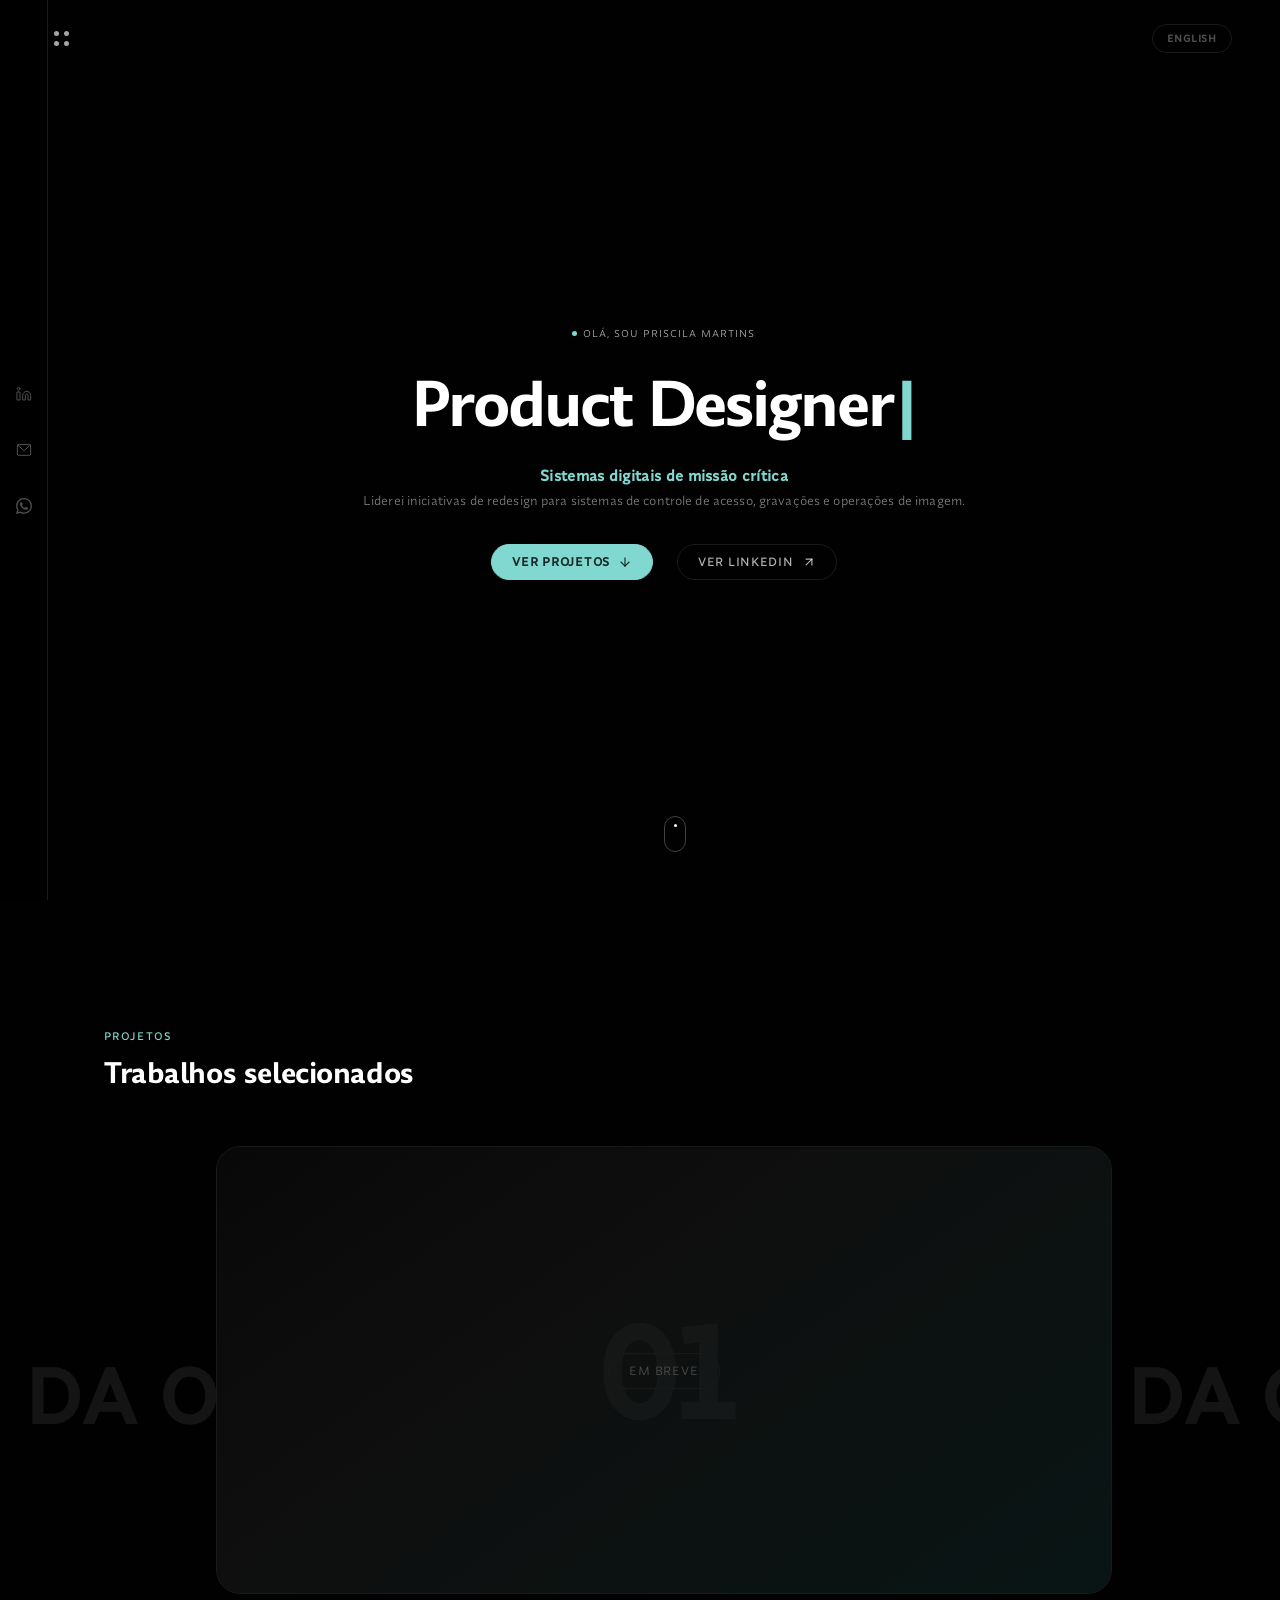
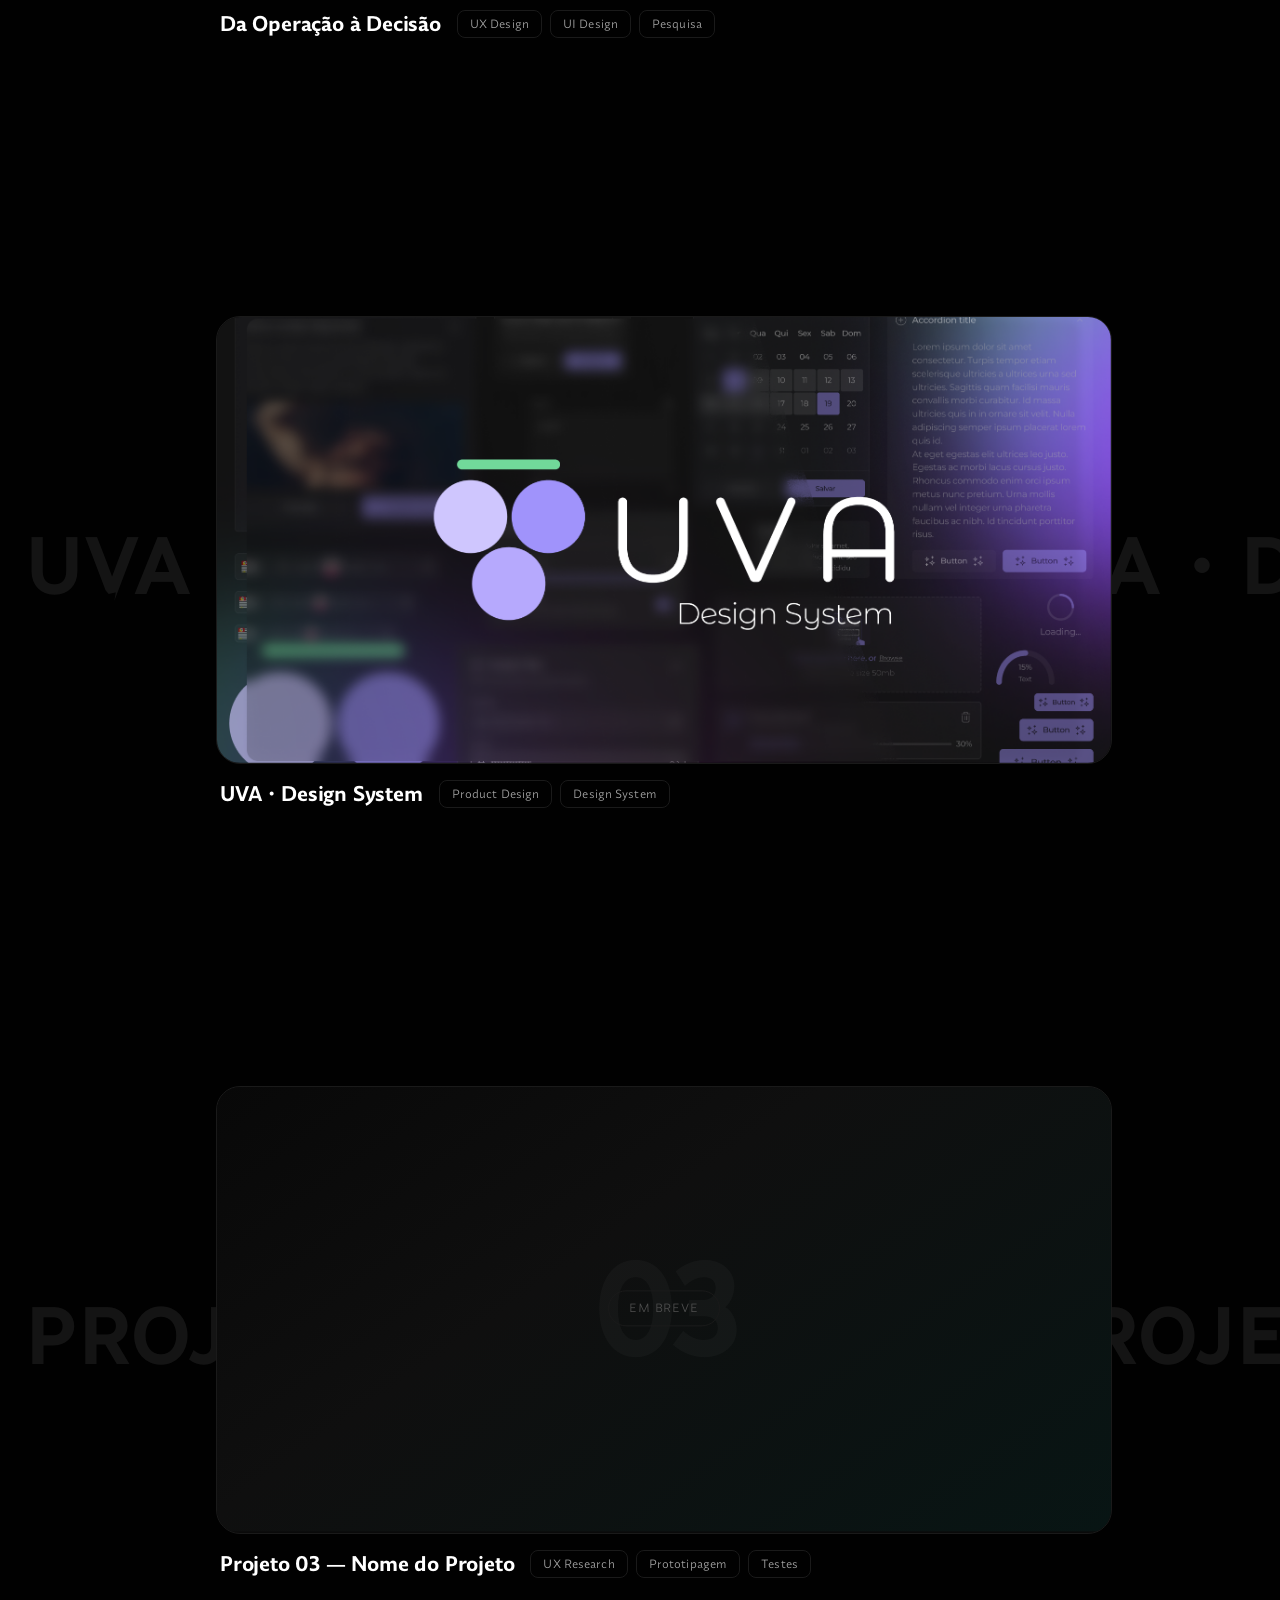
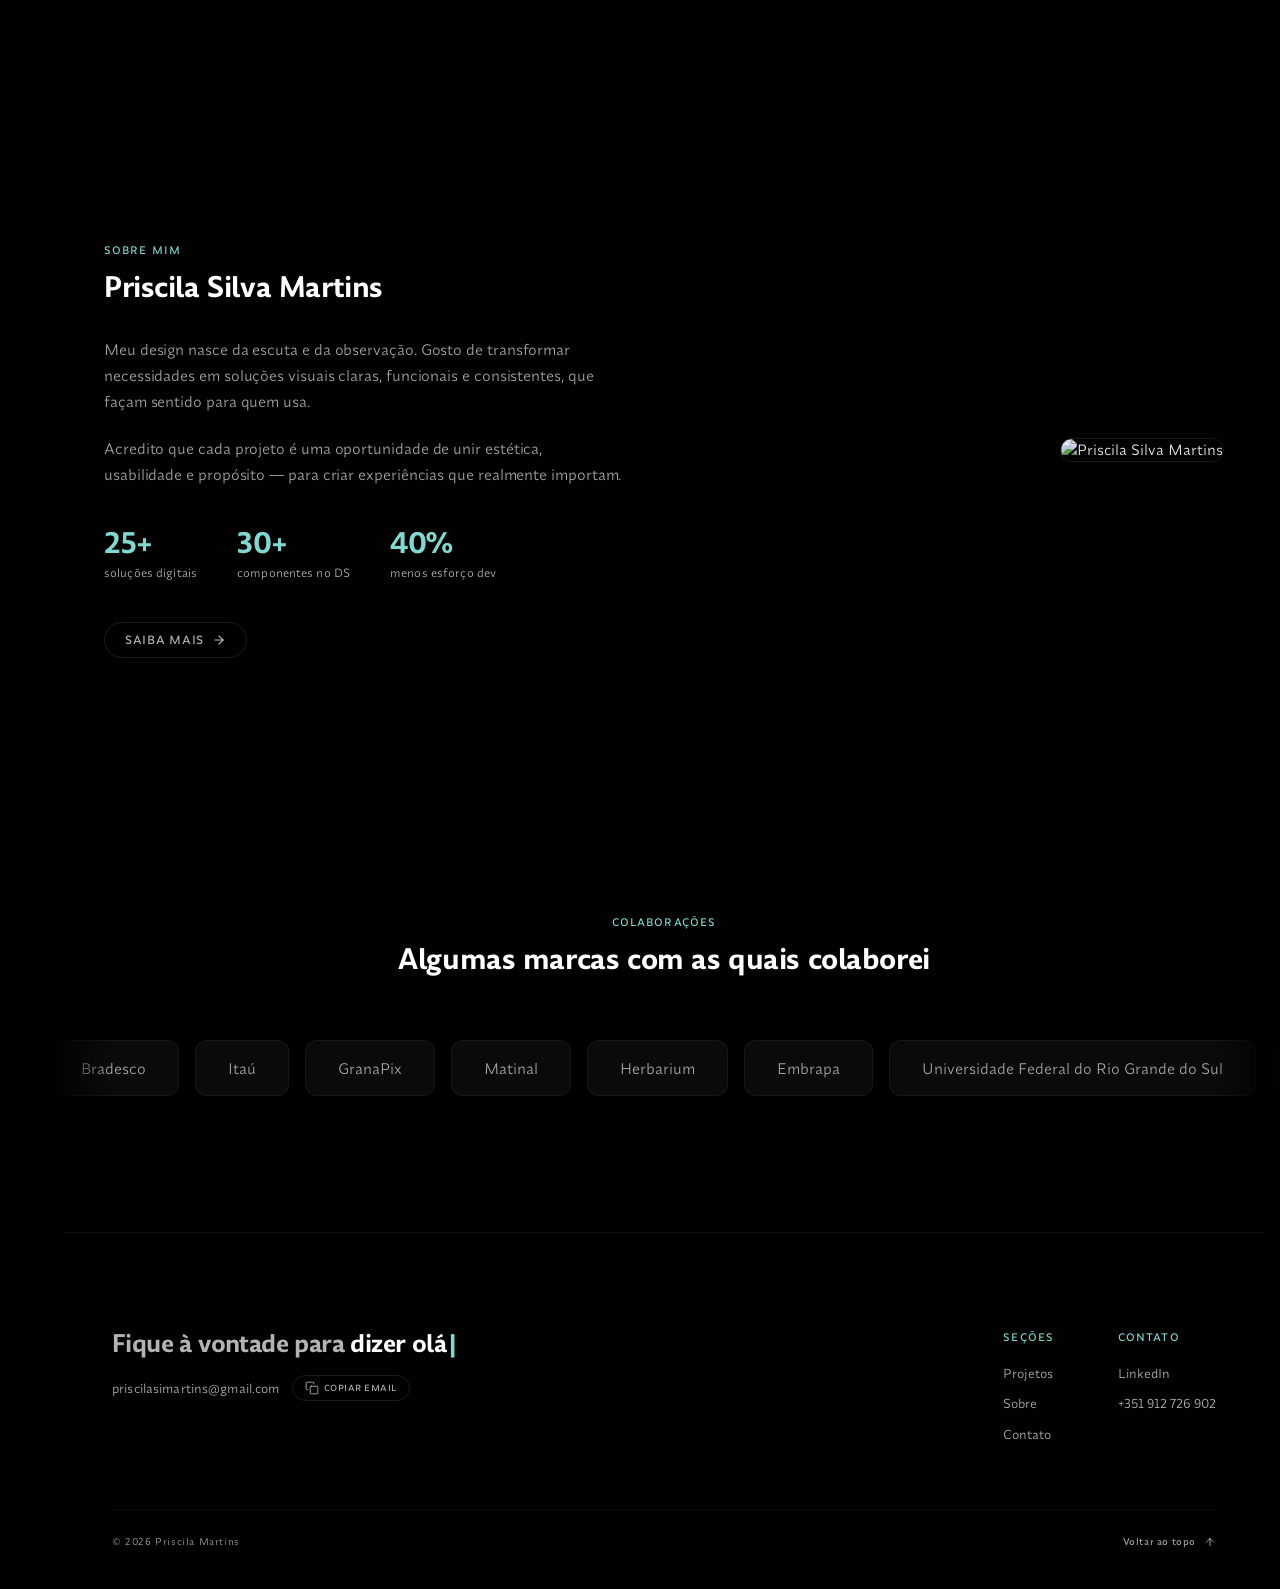
==== index.html @ 75402670 "Update hero phrases, metrics, and button contrast Co-Authored-By: Claude Opus 4.6 <noreply@anthropic" ====
<!DOCTYPE html>
<html lang="pt-BR">
<head>
  <meta charset="UTF-8">
  <meta name="viewport" content="width=device-width, initial-scale=1.0">
  <meta name="description" content="Priscila Silva Martins — Product Designer & UX/UI Designer. Criando experiências digitais que importam.">
  <title>Priscila Martins | Product Designer</title>
  <link rel="stylesheet" href="css/style.css">
</head>
<body>

  <!-- Hero -->
  <section class="hero">
    <nav class="nav">
      <button class="nav__dots" aria-label="Menu">
        <span></span>
        <span></span>
        <span></span>
        <span></span>
      </button>
      <a href="en.html" class="nav__lang">English</a>
    </nav>
    <div class="nav__panel">
      <div class="nav__panel-inner">
        <ul class="nav__links">
          <li><a href="#projetos"><span>Projetos <sup class="nav__index">/01</sup></span></a></li>
          <li><a href="about.html"><span>Sobre <sup class="nav__index">/02</sup></span></a></li>
          <li><a href="#contato"><span>Contato <sup class="nav__index">/03</sup></span></a></li>
        </ul>
        <div class="nav__panel-footer">
          <p class="nav__panel-name">Priscila Martins</p>
          <p class="nav__panel-role">Product Designer</p>
        </div>
      </div>
    </div>
    <div class="hero__floating-images" data-images='["assets/imgs/banner/hero-1.png","assets/imgs/banner/hero-2.png","assets/imgs/banner/hero-3.png","assets/imgs/banner/hero-4.png","assets/imgs/banner/hero-5.png"]'></div>
    <div class="hero__content">
      <div class="hero__badge">
        <span class="dot"></span>
        Olá, sou Priscila Martins
      </div>
      <h1 class="hero__title"><span class="typewriter" data-phrases='["Product Designer","UX/UI Designer","Design Systems Builder"]'></span></h1>
      <div class="hero__proof" data-proofs='[{"title":"Sistemas digitais de missão crítica","text":"Liderei iniciativas de redesign para sistemas de controle de acesso, gravações e operações de imagem."},{"title":"25+ soluções digitais","text":"Projetos entregues para clientes no Brasil e em Portugal."},{"title":"30+ categorias de componentes","text":"Construí um design system do zero, melhorando escalabilidade e consistência."}]'>
        <p class="hero__proof-title"></p>
        <p class="hero__proof-text"></p>
      </div>
      <div class="hero__cta">
        <a href="#projetos" class="btn btn--primary">
          Ver projetos
          <svg width="14" height="14" viewBox="0 0 24 24" fill="none" stroke="currentColor" stroke-width="2" stroke-linecap="round" stroke-linejoin="round"><path d="M12 5v14"/><path d="M19 12l-7 7-7-7"/></svg>
        </a>
        <a href="https://www.linkedin.com/in/priscila-martins-9b9aaa227/" target="_blank" rel="noopener" class="btn btn--outline">
          Ver LinkedIn
          <svg width="14" height="14" viewBox="0 0 24 24" fill="none" stroke="currentColor" stroke-width="2" stroke-linecap="round" stroke-linejoin="round"><path d="M7 17L17 7"/><path d="M7 7h10v10"/></svg>
        </a>
      </div>
    </div>
    <div class="hero__photo">
      <img src="assets/imgs/fotobanner.png" alt="Priscila Silva Martins">
    </div>
    <div class="hero__scroll">
      <div class="scroll-mouse">
        <div class="scroll-mouse__dot"></div>
      </div>
    </div>
  </section>

  <!-- Projects -->
  <section class="section" id="projetos">
    <p class="section__label fade-in">Projetos</p>
    <h2 class="section__title fade-in">Trabalhos selecionados</h2>

    <div class="projects__grid">

      <!-- Project 1 -->
      <div class="project-wrapper">
        <div class="project-marquee">
          <div class="project-marquee__track">
            <span class="project-marquee__text">Da Operação à Decisão</span>
            <span class="project-marquee__text">Da Operação à Decisão</span>
            <span class="project-marquee__text">Da Operação à Decisão</span>
            <span class="project-marquee__text">Da Operação à Decisão</span>
          </div>
        </div>
        <a href="projects/da-operacao-a-decisao.html" class="project-card-link">
        <article class="project-card">
          <div class="project-card__inner">
            <div class="project-card__front">
              <div class="project-card__image">
                <div class="project-card__placeholder">
                  <span class="project-card__placeholder-number">01</span>
                  <span class="project-card__placeholder-label">Em breve</span>
                </div>
              </div>
              <div class="project-card__content">
                <h3 class="project-card__title">Da Operação à Decisão</h3>
                <div class="project-card__tags">
                  <span class="project-card__tag">UX Design</span>
                  <span class="project-card__tag">UI Design</span>
                  <span class="project-card__tag">Pesquisa</span>
                </div>
              </div>
            </div>
            <div class="project-card__back">
              <span class="project-card__back-number">01</span>
              <h3 class="project-card__back-title">Da Operação à Decisão</h3>
              <div class="project-card__back-tags">
                <span class="project-card__back-tag">UX Design</span>
                <span class="project-card__back-tag">UI Design</span>
                <span class="project-card__back-tag">Pesquisa</span>
              </div>
            </div>
          </div>
        </article>
        </a>
      </div>

      <!-- Project 2 -->
      <div class="project-wrapper">
        <div class="project-marquee">
          <div class="project-marquee__track">
            <span class="project-marquee__text">UVA・Design System</span>
            <span class="project-marquee__text">UVA・Design System</span>
            <span class="project-marquee__text">UVA・Design System</span>
            <span class="project-marquee__text">UVA・Design System</span>
          </div>
        </div>
        <a href="projects/uva-design-system.html" class="project-card-link">
        <article class="project-card">
          <div class="project-card__inner">
            <div class="project-card__front">
              <div class="project-card__image">
                <img src="assets/imgs/uva ds.png" alt="UVA・Design System">
              </div>
              <div class="project-card__content">
                <h3 class="project-card__title">UVA・Design System</h3>
                <div class="project-card__tags">
                  <span class="project-card__tag">Product Design</span>
                  <span class="project-card__tag">Design System</span>
                </div>
              </div>
            </div>
            <div class="project-card__back">
              <span class="project-card__back-number">02</span>
              <h3 class="project-card__back-title">UVA・Design System</h3>
              <div class="project-card__back-tags">
                <span class="project-card__back-tag">Product Design</span>
                <span class="project-card__back-tag">Design System</span>
              </div>
            </div>
          </div>
        </article>
        </a>
      </div>

      <!-- Project 3 -->
      <div class="project-wrapper">
        <div class="project-marquee">
          <div class="project-marquee__track">
            <span class="project-marquee__text">Projeto 03 — Nome do Projeto</span>
            <span class="project-marquee__text">Projeto 03 — Nome do Projeto</span>
            <span class="project-marquee__text">Projeto 03 — Nome do Projeto</span>
            <span class="project-marquee__text">Projeto 03 — Nome do Projeto</span>
          </div>
        </div>
        <a href="projects/projeto-03.html" class="project-card-link">
        <article class="project-card">
          <div class="project-card__inner">
            <div class="project-card__front">
              <div class="project-card__image">
                <div class="project-card__placeholder">
                  <span class="project-card__placeholder-number">03</span>
                  <span class="project-card__placeholder-label">Em breve</span>
                </div>
              </div>
              <div class="project-card__content">
                <h3 class="project-card__title">Projeto 03 — Nome do Projeto</h3>
                <div class="project-card__tags">
                  <span class="project-card__tag">UX Research</span>
                  <span class="project-card__tag">Prototipagem</span>
                  <span class="project-card__tag">Testes</span>
                </div>
              </div>
            </div>
            <div class="project-card__back">
              <span class="project-card__back-number">03</span>
              <h3 class="project-card__back-title">Projeto 03 — Nome do Projeto</h3>
              <div class="project-card__back-tags">
                <span class="project-card__back-tag">UX Research</span>
                <span class="project-card__back-tag">Prototipagem</span>
                <span class="project-card__back-tag">Testes</span>
              </div>
            </div>
          </div>
        </article>
        </a>
      </div>

    </div>
  </section>

  <!-- About -->
  <section class="section" id="sobre">
    <div class="about">
      <div class="about__info fade-in">
        <p class="section__label">Sobre mim</p>
        <h2 class="section__title">Priscila Silva Martins</h2>
        <p class="about__text">
          Meu design nasce da escuta e da observação. Gosto de transformar necessidades em soluções visuais claras, funcionais e consistentes, que façam sentido para quem usa.
        </p>
        <p class="about__text">
          Acredito que cada projeto é uma oportunidade de unir estética, usabilidade e propósito — para criar experiências que realmente importam.
        </p>
        <div class="about__stats">
          <div>
            <div class="about__stat-number">25+</div>
            <div class="about__stat-label">soluções digitais</div>
          </div>
          <div>
            <div class="about__stat-number">30+</div>
            <div class="about__stat-label">componentes no DS</div>
          </div>
          <div>
            <div class="about__stat-number">40%</div>
            <div class="about__stat-label">menos esforço dev</div>
          </div>
        </div>
        <a href="about.html" class="btn btn--outline about__btn">
          Saiba mais
          <svg width="14" height="14" viewBox="0 0 24 24" fill="none" stroke="currentColor" stroke-width="2" stroke-linecap="round" stroke-linejoin="round"><path d="M5 12h14"/><path d="M12 5l7 7-7 7"/></svg>
        </a>
      </div>
      <div class="about__visual fade-in">
        <div class="about__image-wrapper">
          <img src="assets/imgs/fotobanner.png" alt="Priscila Silva Martins">
        </div>
      </div>
    </div>
  </section>

  <!-- Collaborations -->
  <section class="section collabs" id="colaboracoes">
    <p class="section__label fade-in">Colaborações</p>
    <h2 class="section__title fade-in">Algumas marcas com as quais colaborei</h2>
    <div class="collabs__marquee fade-in">
      <div class="collabs__track">
        <span class="collabs__item" data-brand="Bradesco" data-year="2023" data-role="Product Designer" data-type="UX/UI" data-summary="Contribuição em experiência digital com foco em clareza, consistência e interface.">Bradesco</span>
        <span class="collabs__item" data-brand="Itaú" data-year="2023" data-role="Product Designer" data-type="UX/UI" data-summary="Atuação em soluções digitais com foco em usabilidade e fluidez para o usuário final.">Itaú</span>
        <span class="collabs__item" data-brand="GranaPix" data-year="2024" data-role="UX/UI Designer" data-type="Product Design" data-summary="Design de produto digital voltado para experiência financeira acessível e intuitiva.">GranaPix</span>
        <span class="collabs__item" data-brand="Matinal" data-year="2024" data-role="UX/UI Designer" data-type="Product Design" data-summary="Criação de interfaces editoriais com foco em leitura e navegação fluida.">Matinal</span>
        <span class="collabs__item" data-brand="Herbarium" data-year="2022" data-role="UI Designer" data-type="UI Design" data-summary="Desenvolvimento de identidade visual digital com foco em consistência e clareza.">Herbarium</span>
        <span class="collabs__item" data-brand="Embrapa" data-year="2022" data-role="UX Designer" data-type="UX Research" data-summary="Pesquisa e design de experiência para plataformas de dados e informação.">Embrapa</span>
        <span class="collabs__item" data-brand="Universidade Federal do Rio Grande do Sul" data-year="2021" data-role="UX Designer" data-type="UX Research" data-summary="Projeto acadêmico de pesquisa e design centrado no usuário.">Universidade Federal do Rio Grande do Sul</span>
        <span class="collabs__item" data-brand="Instituto Bazzar" data-year="2022" data-role="UI Designer" data-type="UI Design" data-summary="Design de interfaces para plataforma de impacto social e educação.">Instituto Bazzar</span>
        <span class="collabs__item" data-brand="Egrid" data-year="2023" data-role="Product Designer" data-type="Product Design" data-summary="Design de produto para gestão energética com foco em dados e usabilidade.">Egrid</span>
        <span class="collabs__item" data-brand="Avocado" data-year="2022" data-role="UI Designer" data-type="UI Design" data-summary="Criação de interfaces visuais para projetos de comunicação digital.">Avocado</span>
        <span class="collabs__item" data-brand="Akurey" data-year="2024" data-role="Product Designer" data-type="Product Design" data-summary="Design de produto digital com foco em experiência e sistemas de interface.">Akurey</span>
        <span class="collabs__item" data-brand="Roda.io" data-year="2024" data-role="Product Designer" data-type="Design System" data-summary="Construção de design system e interfaces consistentes para plataforma digital.">Roda.io</span>
        <span class="collabs__item" data-brand="Bradesco" data-year="2023" data-role="Product Designer" data-type="UX/UI" data-summary="Contribuição em experiência digital com foco em clareza, consistência e interface.">Bradesco</span>
        <span class="collabs__item" data-brand="Itaú" data-year="2023" data-role="Product Designer" data-type="UX/UI" data-summary="Atuação em soluções digitais com foco em usabilidade e fluidez para o usuário final.">Itaú</span>
        <span class="collabs__item" data-brand="GranaPix" data-year="2024" data-role="UX/UI Designer" data-type="Product Design" data-summary="Design de produto digital voltado para experiência financeira acessível e intuitiva.">GranaPix</span>
        <span class="collabs__item" data-brand="Matinal" data-year="2024" data-role="UX/UI Designer" data-type="Product Design" data-summary="Criação de interfaces editoriais com foco em leitura e navegação fluida.">Matinal</span>
        <span class="collabs__item" data-brand="Herbarium" data-year="2022" data-role="UI Designer" data-type="UI Design" data-summary="Desenvolvimento de identidade visual digital com foco em consistência e clareza.">Herbarium</span>
        <span class="collabs__item" data-brand="Embrapa" data-year="2022" data-role="UX Designer" data-type="UX Research" data-summary="Pesquisa e design de experiência para plataformas de dados e informação.">Embrapa</span>
        <span class="collabs__item" data-brand="Universidade Federal do Rio Grande do Sul" data-year="2021" data-role="UX Designer" data-type="UX Research" data-summary="Projeto acadêmico de pesquisa e design centrado no usuário.">Universidade Federal do Rio Grande do Sul</span>
        <span class="collabs__item" data-brand="Instituto Bazzar" data-year="2022" data-role="UI Designer" data-type="UI Design" data-summary="Design de interfaces para plataforma de impacto social e educação.">Instituto Bazzar</span>
        <span class="collabs__item" data-brand="Egrid" data-year="2023" data-role="Product Designer" data-type="Product Design" data-summary="Design de produto para gestão energética com foco em dados e usabilidade.">Egrid</span>
        <span class="collabs__item" data-brand="Avocado" data-year="2022" data-role="UI Designer" data-type="UI Design" data-summary="Criação de interfaces visuais para projetos de comunicação digital.">Avocado</span>
        <span class="collabs__item" data-brand="Akurey" data-year="2024" data-role="Product Designer" data-type="Product Design" data-summary="Design de produto digital com foco em experiência e sistemas de interface.">Akurey</span>
        <span class="collabs__item" data-brand="Roda.io" data-year="2024" data-role="Product Designer" data-type="Design System" data-summary="Construção de design system e interfaces consistentes para plataforma digital.">Roda.io</span>
      </div>
    </div>
  </section>

  <!-- Footer -->
  <footer class="footer">
    <div class="footer__main">
      <div class="footer__hero fade-in">
        <h2 class="footer__headline">Fique à vontade para <span class="footer__typewriter" data-phrases='["dizer olá","se conectar","fazer perguntas"]'></span></h2>
        <div class="footer__email-block">
          <a href="mailto:priscilasimartins@gmail.com" class="footer__email">priscilasimartins@gmail.com</a>
          <button class="footer__copy-btn" data-email="priscilasimartins@gmail.com">
            <svg width="14" height="14" viewBox="0 0 24 24" fill="none" stroke="currentColor" stroke-width="1.5" stroke-linecap="round" stroke-linejoin="round"><rect x="9" y="9" width="13" height="13" rx="2"/><path d="M5 15H4a2 2 0 0 1-2-2V4a2 2 0 0 1 2-2h9a2 2 0 0 1 2 2v1"/></svg>
            <span class="footer__copy-label">Copiar email</span>
          </button>
        </div>
      </div>
      <div class="footer__columns fade-in">
        <div class="footer__col">
          <p class="footer__label">Seções</p>
          <ul class="footer__nav">
            <li><a href="#projetos">Projetos</a></li>
            <li><a href="#sobre">Sobre</a></li>
            <li><a href="#contato">Contato</a></li>
          </ul>
        </div>
        <div class="footer__col">
          <p class="footer__label">Contato</p>
          <ul class="footer__nav">
            <li><a href="https://www.linkedin.com/in/priscila-martins-9b9aaa227/" target="_blank" rel="noopener">LinkedIn</a></li>
            <li><a href="https://wa.me/351912726902" target="_blank" rel="noopener">+351 912 726 902</a></li>
          </ul>
        </div>
      </div>
    </div>
    <div class="footer__bar">
      <p class="footer__copy">&copy; 2026 Priscila Martins</p>
      <a href="#" class="footer__back-top">
        Voltar ao topo
        <svg width="12" height="12" viewBox="0 0 24 24" fill="none" stroke="currentColor" stroke-width="2" stroke-linecap="round" stroke-linejoin="round"><path d="M12 19V5"/><path d="M5 12l7-7 7 7"/></svg>
      </a>
    </div>
  </footer>

  <!-- Social Sidebar -->
  <aside class="social-sidebar">
    <div class="social-sidebar__icons">
      <a href="https://www.linkedin.com/in/priscila-martins-9b9aaa227/" target="_blank" rel="noopener" class="social-sidebar__link" aria-label="LinkedIn">
        <svg viewBox="0 0 24 24" fill="none" stroke="currentColor" stroke-width="1.5" stroke-linecap="round" stroke-linejoin="round" width="18" height="18"><path d="M16 8a6 6 0 0 1 6 6v7h-4v-7a2 2 0 0 0-4 0v7h-4v-7a6 6 0 0 1 6-6z"/><rect x="2" y="9" width="4" height="12"/><circle cx="4" cy="4" r="2"/></svg>
      </a>
      <a href="mailto:priscilasimartins@gmail.com" class="social-sidebar__link" aria-label="Email">
        <svg viewBox="0 0 24 24" fill="none" stroke="currentColor" stroke-width="1.5" stroke-linecap="round" stroke-linejoin="round" width="18" height="18"><rect x="2" y="4" width="20" height="16" rx="2"/><path d="M22 4L12 13 2 4"/></svg>
      </a>
      <a href="https://wa.me/351912726902" target="_blank" rel="noopener" class="social-sidebar__link" aria-label="WhatsApp">
        <svg viewBox="0 0 24 24" fill="currentColor" width="18" height="18"><path d="M17.472 14.382c-.297-.149-1.758-.867-2.03-.967-.273-.099-.471-.148-.67.15-.197.297-.767.966-.94 1.164-.173.199-.347.223-.644.075-.297-.15-1.255-.463-2.39-1.475-.883-.788-1.48-1.761-1.653-2.059-.173-.297-.018-.458.13-.606.134-.133.298-.347.446-.52.149-.174.198-.298.298-.497.099-.198.05-.371-.025-.52-.075-.149-.669-1.612-.916-2.207-.242-.579-.487-.5-.669-.51-.173-.008-.371-.01-.57-.01-.198 0-.52.074-.792.372-.272.297-1.04 1.016-1.04 2.479 0 1.462 1.065 2.875 1.213 3.074.149.198 2.096 3.2 5.077 4.487.709.306 1.262.489 1.694.625.712.227 1.36.195 1.871.118.571-.085 1.758-.719 2.006-1.413.248-.694.248-1.289.173-1.413-.074-.124-.272-.198-.57-.347m-5.421 7.403h-.004a9.87 9.87 0 01-5.031-1.378l-.361-.214-3.741.982.998-3.648-.235-.374a9.86 9.86 0 01-1.51-5.26c.001-5.45 4.436-9.884 9.888-9.884 2.64 0 5.122 1.03 6.988 2.898a9.825 9.825 0 012.893 6.994c-.003 5.45-4.437 9.884-9.885 9.884m8.413-18.297A11.815 11.815 0 0012.05 0C5.495 0 .16 5.335.157 11.892c0 2.096.547 4.142 1.588 5.945L.057 24l6.305-1.654a11.882 11.882 0 005.683 1.448h.005c6.554 0 11.89-5.335 11.893-11.893a11.821 11.821 0 00-3.48-8.413z"/></svg>
      </a>
    </div>
  </aside>

  <script src="js/main.js"></script>
</body>
</html>
---- css/style.css ----
/* ================================================================
   TYPOGRAPHIC SYSTEM — Major Third Scale (1.250)
   Base: 16px | Scale: 11px → 64px

   --type-display:  clamp(2.5rem, 5.5vw, 4rem)     Display / Hero
   --type-h1:       clamp(1.75rem, 4vw, 2.75rem)    H1 / Contact
   --type-h2:       clamp(1.375rem, 2.5vw, 1.75rem) H2 / Section titles
   --type-h3:       clamp(1.0625rem, 1.8vw, 1.25rem) H3 / Card titles
   --type-lead:     clamp(0.9375rem, 1.2vw, 1.0625rem) Lead / Subtitles
   --type-body:     0.9375rem                        Body / Buttons
   --type-small:    0.8125rem                        Nav, Badges
   --type-caption:  0.75rem                          Tags, Meta
   --type-overline: 0.6875rem                        Eyebrows, Labels

   SPACING SYSTEM — 8px grid
   --space-2:  2px    --space-4:  4px    --space-8:  8px
   --space-12: 12px   --space-16: 16px   --space-20: 20px
   --space-24: 24px   --space-32: 32px   --space-40: 40px
   --space-48: 48px   --space-64: 64px   --space-80: 80px
   --space-96: 96px   --space-128: 128px
   ================================================================ */

/* ========== FONTS ========== */
@font-face {
  font-family: 'Amulya';
  src: url('../assets/fonts/Amulya_Complete 2/Fonts/WEB/fonts/Amulya-Bold.woff2') format('woff2'),
       url('../assets/fonts/Amulya_Complete 2/Fonts/WEB/fonts/Amulya-Bold.woff') format('woff');
  font-weight: 700;
  font-style: normal;
  font-display: swap;
}

@font-face {
  font-family: 'Synonym';
  src: url('../assets/fonts/Synonym_Complete 2/Fonts/WEB/fonts/Synonym-Regular.woff2') format('woff2'),
       url('../assets/fonts/Synonym_Complete 2/Fonts/WEB/fonts/Synonym-Regular.woff') format('woff');
  font-weight: 400;
  font-style: normal;
  font-display: swap;
}

@font-face {
  font-family: 'Synonym';
  src: url('../assets/fonts/Synonym_Complete 2/Fonts/WEB/fonts/Synonym-Medium.woff2') format('woff2'),
       url('../assets/fonts/Synonym_Complete 2/Fonts/WEB/fonts/Synonym-Medium.woff') format('woff');
  font-weight: 500;
  font-style: normal;
  font-display: swap;
}

@font-face {
  font-family: 'Synonym';
  src: url('../assets/fonts/Synonym_Complete 2/Fonts/WEB/fonts/Synonym-Light.woff2') format('woff2'),
       url('../assets/fonts/Synonym_Complete 2/Fonts/WEB/fonts/Synonym-Light.woff') format('woff');
  font-weight: 300;
  font-style: normal;
  font-display: swap;
}

/* ========== RESET & BASE ========== */
*,
*::before,
*::after {
  margin: 0;
  padding: 0;
  box-sizing: border-box;
}

:root {
  /* Colors */
  --bg-primary: #010101;
  --bg-card: #0a0a0a;
  --bg-card-hover: #111111;
  --text-primary: #ffffff;
  --text-secondary: #a6a6a6;
  --text-muted: #4f4f4f;
  --accent: #0abab5;
  --accent-light: #81d8d0;
  --border: #1a1a1a;

  /* Radius */
  --radius: 16px;
  --radius-lg: 24px;

  /* Transitions */
  --transition: 0.3s cubic-bezier(0.25, 0.46, 0.45, 0.94);
  --transition-slow: 0.6s cubic-bezier(0.16, 1, 0.3, 1);

  /* Font families */
  --font-heading: 'Amulya', Georgia, serif;
  --font-body: 'Synonym', -apple-system, BlinkMacSystemFont, sans-serif;

  /* Type scale */
  --type-display:  clamp(2.5rem, 5.5vw, 4rem);
  --type-h1:       clamp(1.75rem, 4vw, 2.75rem);
  --type-h2:       clamp(1.375rem, 2.5vw, 1.75rem);
  --type-h3:       clamp(1.0625rem, 1.8vw, 1.25rem);
  --type-lead:     clamp(0.9375rem, 1.2vw, 1.0625rem);
  --type-body:     0.9375rem;
  --type-small:    0.8125rem;
  --type-caption:  0.75rem;
  --type-overline: 0.6875rem;

  /* Spacing */
  --space-4: 4px;
  --space-8: 8px;
  --space-12: 12px;
  --space-16: 16px;
  --space-20: 20px;
  --space-24: 24px;
  --space-32: 32px;
  --space-40: 40px;
  --space-48: 48px;
  --space-64: 64px;
  --space-80: 80px;
  --space-96: 96px;
  --space-128: 128px;
}

html {
  scroll-behavior: smooth;
  font-size: 16px;
}

body {
  font-family: var(--font-body);
  background-color: var(--bg-primary);
  color: var(--text-primary);
  font-size: var(--type-body);
  line-height: 1.5;
  overflow-x: hidden;
  -webkit-font-smoothing: antialiased;
  -moz-osx-font-smoothing: grayscale;
  padding-left: 48px;
}

@media (hover: hover) and (pointer: fine) {
  body {
    cursor: none;
  }
  a, button, input, [role="button"], .project-card-link {
    cursor: none;
  }
  .nav a,
  .nav button,
  .nav__overlay {
    cursor: pointer;
  }
  .nav__panel .nav__links a {
    cursor: none;
  }
}

a {
  text-decoration: none;
  color: inherit;
  transition: color var(--transition);
}

img {
  max-width: 100%;
  height: auto;
  display: block;
}

/* ========== CUSTOM CURSOR ========== */
.cursor {
  position: fixed;
  top: 0;
  left: 0;
  width: 16px;
  height: 16px;
  background: var(--accent-light);
  border-radius: 50%;
  pointer-events: none;
  z-index: 10000;
  transform: translate(-50%, -50%);
  transition: width 0.35s cubic-bezier(0.25, 0.46, 0.45, 0.94),
              height 0.35s cubic-bezier(0.25, 0.46, 0.45, 0.94),
              background 0.35s ease,
              opacity 0.35s ease;
  mix-blend-mode: difference;
  opacity: 0;
}

.cursor.visible {
  opacity: 1;
}

.cursor__label {
  position: absolute;
  top: 50%;
  left: 50%;
  transform: translate(-50%, -50%);
  font-family: var(--font-body);
  font-size: 0.6875rem;
  font-weight: 500;
  letter-spacing: 0.06em;
  text-transform: uppercase;
  color: #0a0a0a;
  white-space: nowrap;
  opacity: 0;
  transition: opacity 0.3s ease;
}

.cursor.active {
  width: 80px;
  height: 80px;
  background: var(--accent-light);
  mix-blend-mode: normal;
}

.cursor.active .cursor__label {
  opacity: 1;
}

/* Hide custom cursor on touch devices */
@media (hover: none), (pointer: coarse) {
  .cursor {
    display: none;
  }
}

/* ========== NAVIGATION ========== */
.nav {
  grid-column: 1 / -1;
  position: fixed;
  top: 0;
  left: 0;
  right: 0;
  z-index: 200;
  max-width: 1400px;
  margin: 0 auto;
  padding: var(--space-24) var(--space-48);
  display: flex;
  justify-content: space-between;
  align-items: center;
  pointer-events: none;
}

.nav__dots,
.nav__lang {
  pointer-events: auto;
}

/* 4-dot hamburger */
.nav__dots {
  display: grid;
  grid-template-columns: 1fr 1fr;
  gap: 5px;
  background: none;
  border: none;
  cursor: pointer;
  padding: 6px;
  transition: transform 0.5s cubic-bezier(0.25, 0.46, 0.45, 0.94);
}

.nav__dots:hover {
  transform: rotate(90deg);
}

.nav__dots span {
  display: block;
  width: 5px;
  height: 5px;
  border-radius: 50%;
  background: var(--text-secondary);
  transition: background 0.3s ease;
}

.nav__dots:hover span {
  background: var(--accent-light);
}

.nav__dots.active {
  transform: rotate(135deg);
}

.nav__dots.active span {
  background: var(--text-primary);
}

/* Language selector */
.nav__lang {
  font-family: var(--font-body);
  font-size: 0.625rem;
  font-weight: 600;
  padding: 6px 14px;
  border: 1px solid rgba(255, 255, 255, 0.1);
  border-radius: 100px;
  color: var(--text-muted);
  letter-spacing: 0.08em;
  text-transform: uppercase;
  cursor: pointer;
  transition: all 0.4s ease;
  background: transparent;
}

.nav__lang:hover {
  border-color: var(--accent-light);
  color: var(--accent-light);
}

/* Slide panel */
.nav__panel {
  position: fixed;
  top: 80px;
  left: var(--space-48);
  right: var(--space-48);
  max-width: calc(1400px - var(--space-96));
  margin: 0 auto;
  height: auto;
  background: rgba(0, 0, 0, 0.4);
  backdrop-filter: blur(40px) saturate(1.2);
  -webkit-backdrop-filter: blur(40px) saturate(1.2);
  z-index: 150;
  border: 1px solid rgba(255, 255, 255, 0.1);
  border-radius: 32px;
  opacity: 0;
  visibility: hidden;
  transform: translateY(-20px);
  transition: opacity 0.5s ease, visibility 0.5s ease, transform 0.5s cubic-bezier(0.25, 0.46, 0.45, 0.94);
}

.nav__panel.open {
  opacity: 1;
  visibility: visible;
  transform: translateY(0);
}

.nav__panel-inner {
  display: flex;
  align-items: flex-end;
  justify-content: space-between;
  padding: var(--space-48);
  gap: var(--space-64);
}

.nav__links {
  display: flex;
  flex-direction: column;
  gap: var(--space-40);
  list-style: none;
  flex: 1;
}

.nav__links li {
  overflow: visible;
  padding-bottom: var(--space-24);
  width: 72%;
  position: relative;
  border-bottom: 1px solid rgba(255, 255, 255, 0.1);
}

.nav__links li::after {
  content: '';
  position: absolute;
  bottom: -1px;
  left: 0;
  width: 0;
  height: 1px;
  background: var(--accent-light);
  transition: width 0.5s cubic-bezier(0.25, 0.46, 0.45, 0.94);
}

.nav__links li:last-child {
  padding-bottom: var(--space-24);
}

.nav__links li:hover::after {
  width: 100%;
}

.nav__links a {
  font-family: var(--font-heading);
  font-size: clamp(1.5rem, 3vw, 2.25rem);
  font-weight: 700;
  color: var(--text-muted);
  letter-spacing: -0.025em;
  transition: color 0.4s ease;
  display: flex;
  align-items: center;
  justify-content: space-between;
  position: relative;
}

.nav__links a::after {
  content: '↗';
  font-size: 0.45em;
  color: var(--text-muted);
  opacity: 0;
  transform: translate(-4px, 4px);
  transition: opacity 0.4s ease, transform 0.4s ease, color 0.4s ease;
}

.nav__links a:hover::after {
  opacity: 1;
  transform: translate(0, 0);
  color: var(--accent-light);
}

.nav__index {
  font-family: var(--font-body);
  font-size: 0.5em;
  font-weight: 400;
  color: var(--text-muted);
  letter-spacing: 0.04em;
  vertical-align: super;
  margin-left: 2px;
  opacity: 0.6;
  transition: opacity 0.4s ease;
}

.nav__links a:hover .nav__index {
  opacity: 1;
}

.nav__links a:hover {
  color: var(--text-primary);
}

/* Panel footer */
.nav__panel-footer {
  text-align: right;
  flex-shrink: 0;
}

.nav__panel-name {
  font-family: var(--font-body);
  font-size: var(--type-small);
  font-weight: 400;
  color: rgba(255, 255, 255, 1);
  margin-bottom: var(--space-4);
}

.nav__panel-role {
  font-family: var(--font-body);
  font-size: var(--type-caption);
  font-weight: 300;
  color: rgba(255, 255, 255, 0.7);
  letter-spacing: 0.02em;
}

/* Panel overlay */
.nav__overlay {
  position: fixed;
  inset: 0;
  background: rgba(0, 0, 0, 0.5);
  z-index: 140;
  opacity: 0;
  visibility: hidden;
  transition: opacity 0.4s ease, visibility 0.4s ease;
}

.nav__overlay.visible {
  opacity: 1;
  visibility: visible;
}

/* ========== HERO ========== */
.hero {
  min-height: 100vh;
  display: flex;
  flex-direction: column;
  align-items: center;
  justify-content: center;
  text-align: center;
  padding: 0 var(--space-48);
  position: relative;
  overflow: visible;
  max-width: 1400px;
  margin: 0 auto;
}

.hero__content {
  position: relative;
  z-index: 1;
}

.hero__photo {
  display: none;
}

@keyframes heroPhotoIn {
  0% {
    opacity: 0;
    transform: translateY(40px);
  }
  100% {
    opacity: 1;
    transform: translateY(0);
  }
}

/* Single vertical accent line */
.hero__floating-images {
  position: absolute;
  top: 0;
  left: 0;
  width: 100%;
  height: 100%;
  pointer-events: none;
  z-index: 0;
}

.hero__floating-img {
  position: absolute;
  width: clamp(100px, 15vw, 180px);
  height: auto;
  border-radius: 8px;
  opacity: 0;
  filter: grayscale(0.3) brightness(0.85);
  transition: none;
}

.hero__floating-img--visible {
  animation: floatIn 3.5s ease-in-out forwards;
}

@keyframes floatIn {
  0% {
    opacity: 0;
    transform: scale(0.9) translateY(10px);
  }
  15% {
    opacity: 0.35;
    transform: scale(1) translateY(0);
  }
  75% {
    opacity: 0.35;
    transform: scale(1) translateY(-5px);
  }
  100% {
    opacity: 0;
    transform: scale(0.95) translateY(-10px);
  }
}

.hero__accent {
  display: none;
}

@keyframes lineReveal {
  0% {
    opacity: 0;
    transform: scaleY(0);
    transform-origin: top;
  }
  100% {
    opacity: 1;
    transform: scaleY(1);
    transform-origin: top;
  }
}

/* Availability — understated */
.hero__badge {
  display: inline-flex;
  align-items: center;
  gap: 6px;
  font-family: var(--font-body);
  font-size: 0.625rem;
  font-weight: 400;
  letter-spacing: 0.1em;
  text-transform: uppercase;
  color: rgba(255, 255, 255, 0.7);
  margin-bottom: var(--space-32);
  opacity: 0;
  animation: fadeUp 0.8s ease forwards 0.2s;
}

.hero__badge .dot {
  width: 5px;
  height: 5px;
  background: var(--accent-light);
  border-radius: 50%;
  animation: pulse 3s ease-in-out infinite;
}

/* Title — editorial, dominant */
.hero__title {
  font-family: var(--font-heading);
  font-size: clamp(2.5rem, 5vw, 3.8rem);
  font-weight: 700;
  line-height: 1.06;
  letter-spacing: -0.035em;
  margin-bottom: var(--space-24);
  min-height: 1.1em;
  opacity: 0;
  animation: fadeUp 0.9s ease forwards 0.35s;
}

.hero__title--sub {
  margin-top: 0;
  margin-bottom: var(--space-24);
}

.typewriter::after {
  content: '|';
  display: inline-block;
  margin-left: 2px;
  color: var(--accent-light);
  animation: blink 0.8s step-end infinite;
}

@keyframes blink {
  50% { opacity: 0; }
}

/* Subtitle */
.hero__subtitle {
  font-family: var(--font-body);
  font-size: var(--type-body);
  font-weight: 300;
  color: var(--text-muted);
  line-height: 1.7;
  letter-spacing: 0;
  max-width: 600px;
  margin: 0 auto var(--space-48);
  opacity: 0;
  animation: fadeUp 0.8s ease forwards 0.55s;
}

/* CTA — minimal */
/* Proof point */
.hero__proof {
  margin-bottom: var(--space-32);
  text-align: center;
  min-height: 48px;
  opacity: 0;
  animation: fadeUp 0.8s ease forwards 0.6s;
}

.hero__proof-title {
  font-family: var(--font-body);
  font-size: var(--type-lead);
  font-weight: 600;
  letter-spacing: 0.02em;
  color: var(--accent-light);
  margin-bottom: 4px;
  transition: opacity 0.4s ease, transform 0.4s ease;
}

.hero__proof-text {
  font-family: var(--font-body);
  font-size: var(--type-small);
  font-weight: 400;
  color: rgba(255, 255, 255, 0.5);
  letter-spacing: 0.01em;
  transition: opacity 0.4s ease, transform 0.4s ease;
}

.hero__proof--fading .hero__proof-title,
.hero__proof--fading .hero__proof-text {
  opacity: 0;
  transform: translateY(6px);
}

.hero__cta {
  display: flex;
  align-items: center;
  justify-content: center;
  gap: var(--space-24);
  opacity: 0;
  animation: fadeUp 0.8s ease forwards 0.7s;
}

.btn {
  display: inline-flex;
  align-items: center;
  gap: var(--space-8);
  font-family: var(--font-body);
  font-size: var(--type-caption);
  font-weight: 500;
  letter-spacing: 0.06em;
  text-transform: uppercase;
  cursor: pointer;
  transition: all 0.4s ease;
  border: none;
}

.btn--primary {
  background: var(--accent-light);
  color: rgba(0, 0, 0, 0.8);
  padding: 8px 20px;
  border-radius: 100px;
  border: 1px solid var(--accent-light);
  font-weight: 600;
}

.btn--primary:hover {
  background: var(--accent);
  border-color: var(--accent);
  color: rgba(0, 0, 0, 0.8);
  transform: none;
  box-shadow: none;
}

.btn--primary svg {
  transition: transform 0.4s ease;
}

.btn--primary:hover svg {
  transform: translateY(2px);
}

.btn--outline {
  background: transparent;
  color: rgba(255, 255, 255, 0.7);
  padding: 8px 20px;
  border-radius: 100px;
  border: 1px solid rgba(255, 255, 255, 0.1);
}

.btn--outline:hover {
  border-color: var(--accent-light);
  color: var(--accent-light);
  transform: none;
}

.btn--outline svg {
  transition: transform 0.4s ease;
}

.btn--outline:hover svg {
  transform: translate(2px, -2px);
}

/* Scroll indicator */
.hero__scroll {
  position: absolute;
  bottom: var(--space-48);
  left: 50%;
  transform: translateX(-50%);
  opacity: 0;
  animation: fadeUp 0.8s ease forwards 1.2s;
  z-index: 1;
}

.scroll-mouse {
  width: 22px;
  height: 36px;
  border: 1.5px solid rgba(255, 255, 255, 0.25);
  border-radius: 12px;
  position: relative;
  display: flex;
  align-items: flex-start;
  justify-content: center;
  padding-top: 7px;
}

.scroll-mouse__dot {
  width: 3px;
  height: 3px;
  border-radius: 50%;
  background: #fff;
  animation: scrollDot 2s ease-in-out infinite;
}

@keyframes scrollDot {
  0% {
    opacity: 1;
    transform: translateY(0);
  }
  60% {
    opacity: 0;
    transform: translateY(14px);
  }
  100% {
    opacity: 0;
    transform: translateY(14px);
  }
}

/* ========== SECTION COMMON ========== */
.section {
  padding: var(--space-128) var(--space-40);
  max-width: 1200px;
  margin: 0 auto;
}

/* Eyebrow — overline above section title */
.section__label {
  font-size: var(--type-overline);
  font-weight: 500;
  text-transform: uppercase;
  letter-spacing: 0.1em;
  color: var(--accent-light);
  margin-bottom: var(--space-12);
}

/* Section title — h2 */
.section__title {
  font-family: var(--font-heading);
  font-size: var(--type-h2);
  font-weight: 700;
  line-height: 1.2;
  letter-spacing: -0.015em;
  margin-bottom: 56px;
}

/* ========== PROJECTS ========== */
.projects__grid {
  display: flex;
  flex-direction: column;
  gap: 30vh;
}

/* Project wrapper with marquee */
.project-wrapper {
  position: relative;
  opacity: 0;
  transform: translateY(60px);
  transition: opacity 0.8s cubic-bezier(0.16, 1, 0.3, 1),
              transform 0.8s cubic-bezier(0.16, 1, 0.3, 1);
}

.project-wrapper.visible {
  opacity: 1;
  transform: translateY(0);
}

.project-wrapper:nth-child(1) { transition-delay: 0s; }
.project-wrapper:nth-child(2) { transition-delay: 0.15s; }
.project-wrapper:nth-child(3) { transition-delay: 0.3s; }

/* Marquee text behind card */
.project-marquee {
  position: absolute;
  top: 50%;
  left: 50%;
  transform: translate(-50%, -50%);
  width: 100vw;
  overflow: hidden;
  pointer-events: none;
  z-index: 0;
}

.project-marquee__track {
  display: flex;
  width: max-content;
  animation: marquee 40s linear infinite;
}

.project-wrapper:nth-child(even) .project-marquee__track {
  animation: marqueeReverse 40s linear infinite;
}

.project-marquee__text {
  font-size: clamp(3rem, 6vw, 5rem);
  font-weight: 700;
  color: rgba(255, 255, 255, 0.08);
  white-space: nowrap;
  padding-right: var(--space-80);
  text-transform: uppercase;
  letter-spacing: 0.02em;
  user-select: none;
  transition: color 0.6s ease;
}

.project-wrapper:hover .project-marquee__text {
  color: rgba(255, 255, 255, 0.12);
}

/* Card link wrapper */
.project-card-link {
  display: block;
  text-decoration: none;
  color: inherit;
}

/* 3D Card */
.project-card {
  position: relative;
  z-index: 1;
  perspective: 1200px;
  cursor: pointer;
  max-width: 80%;
  margin: 0 auto;
}

.project-card__inner {
  position: relative;
  transition: transform 1.2s cubic-bezier(0.16, 1, 0.3, 1);
  transform-style: preserve-3d;
}

.project-card.flipped .project-card__inner {
  transform: rotateX(-180deg);
}

/* Front face */
.project-card__front {
  position: relative;
  backface-visibility: hidden;
}

/* Back face */
.project-card__back {
  position: absolute;
  top: 0;
  left: 0;
  width: 100%;
  height: 100%;
  backface-visibility: hidden;
  transform: rotateX(180deg);
  border-radius: var(--radius-lg);
  border: 1px solid var(--border);
  background: linear-gradient(145deg, #080808 0%, #0f0f0f 40%, #0a1a19 100%);
  display: flex;
  flex-direction: column;
  align-items: center;
  justify-content: center;
  gap: var(--space-20);
  padding: var(--space-48);
}

.project-card__back-number {
  font-size: clamp(4rem, 10vw, 8rem);
  font-weight: 700;
  color: rgba(129, 216, 208, 0.08);
  letter-spacing: -0.03em;
  line-height: 1;
}

.project-card__back-title {
  font-family: var(--font-heading);
  font-size: var(--type-h2);
  font-weight: 700;
  text-align: center;
  letter-spacing: -0.015em;
  line-height: 1.2;
}

.project-card__back-tags {
  display: flex;
  flex-wrap: wrap;
  gap: var(--space-8);
  justify-content: center;
}

.project-card__back-tag {
  font-size: var(--type-caption);
  font-weight: 400;
  padding: 5px var(--space-16);
  border-radius: 100px;
  border: 1px solid rgba(129, 216, 208, 0.25);
  color: var(--accent-light);
  letter-spacing: 0.01em;
}

/* Image area */
.project-card__image {
  width: 100%;
  aspect-ratio: 16 / 8;
  overflow: hidden;
  position: relative;
  background: var(--bg-card);
  border-radius: var(--radius-lg);
  border: 1px solid var(--border);
  transition: border-color var(--transition-slow),
              box-shadow var(--transition-slow);
}

.project-wrapper:hover .project-card__image {
  border-color: #2a2a2a;
  box-shadow: 0 30px 80px -20px rgba(10, 186, 181, 0.15),
              0 0 0 1px rgba(129, 216, 208, 0.1);
}

.project-card__image img {
  width: 100%;
  height: 100%;
  object-fit: cover;
  transition: transform 1.2s cubic-bezier(0.16, 1, 0.3, 1),
              filter 0.6s ease;
  will-change: transform;
}

.project-wrapper:hover .project-card__image img {
  transform: scale(1.06);
}

/* Placeholder */
.project-card__placeholder {
  width: 100%;
  height: 100%;
  display: flex;
  align-items: center;
  justify-content: center;
  position: relative;
  background: linear-gradient(145deg, #080808 0%, #0f0f0f 40%, #081514 100%);
  transition: background 0.6s ease;
}

.project-wrapper:hover .project-card__placeholder {
  background: linear-gradient(145deg, #0a0a0a 0%, #121212 40%, #0a1a19 100%);
}

.project-card__placeholder-number {
  font-size: 8rem;
  font-weight: 700;
  color: rgba(255, 255, 255, 0.03);
  letter-spacing: -0.03em;
  position: absolute;
  transition: color 0.6s ease, transform 0.6s cubic-bezier(0.16, 1, 0.3, 1);
  user-select: none;
}

.project-wrapper:hover .project-card__placeholder-number {
  color: rgba(129, 216, 208, 0.06);
  transform: scale(1.1);
}

.project-card__placeholder-label {
  font-size: var(--type-caption);
  font-weight: 400;
  color: var(--text-muted);
  letter-spacing: 0.08em;
  text-transform: uppercase;
  position: relative;
  z-index: 1;
  padding: var(--space-8) var(--space-20);
  border: 1px solid var(--border);
  border-radius: 100px;
  transition: all var(--transition);
}

.project-wrapper:hover .project-card__placeholder-label {
  border-color: var(--accent-light);
  color: var(--accent-light);
}

/* Content below image — title + tags inline */
.project-card__content {
  padding: var(--space-16) var(--space-4) var(--space-8);
  display: flex;
  align-items: center;
  gap: var(--space-16);
  flex-wrap: wrap;
}

.project-card__title {
  font-family: var(--font-heading);
  font-size: var(--type-h3);
  font-weight: 700;
  letter-spacing: -0.01em;
  line-height: 1.3;
  white-space: nowrap;
}

.project-card__tags {
  display: flex;
  flex-wrap: wrap;
  gap: var(--space-8);
}

.project-card__tag {
  font-size: var(--type-caption);
  font-weight: 400;
  padding: var(--space-4) var(--space-12);
  border-radius: 8px;
  background: transparent;
  border: 1px solid var(--border);
  color: var(--text-secondary);
  letter-spacing: 0.01em;
  transition: border-color var(--transition), color var(--transition);
}

.project-wrapper:hover .project-card__tag {
  border-color: rgba(129, 216, 208, 0.3);
  color: var(--text-primary);
}

/* ========== MARQUEE KEYFRAMES ========== */
@keyframes marquee {
  0% { transform: translateX(0); }
  100% { transform: translateX(-50%); }
}

@keyframes marqueeReverse {
  0% { transform: translateX(-50%); }
  100% { transform: translateX(0); }
}

/* ========== ABOUT ========== */
.about .section__label {
  margin-bottom: var(--space-12);
}

.about .section__title {
  margin-bottom: 32px;
}

.about {
  display: grid;
  grid-template-columns: 1fr 1fr;
  gap: var(--space-80);
  align-items: center;
}

.about__text {
  color: var(--text-secondary);
  font-size: var(--type-lead);
  line-height: 1.7;
  letter-spacing: -0.005em;
}

.about__text + .about__text {
  margin-top: var(--space-20);
}

.about__visual {
  position: relative;
  display: flex;
  justify-content: flex-end;
  align-self: center;
}

.about__image-wrapper {
  max-width: 100%;
  border-radius: var(--radius-lg);
  overflow: hidden;
  border: 1px solid var(--border);
}

.about__image-wrapper img {
  width: 100%;
  height: auto;
  display: block;
  filter: grayscale(0.15) brightness(0.92) contrast(1.05);
}

.about__stats {
  display: flex;
  gap: var(--space-40);
  margin-top: var(--space-40);
}

.about__stat-number {
  font-family: var(--font-heading);
  font-size: var(--type-h2);
  font-weight: 700;
  color: var(--accent-light);
  letter-spacing: -0.015em;
  line-height: 1.2;
}

.about__stat-label {
  font-size: var(--type-caption);
  font-weight: 400;
  color: rgba(255, 255, 255, 0.7);
  letter-spacing: 0.01em;
  margin-top: var(--space-4);
}

.about__btn {
  margin-top: var(--space-40);
}

/* ========== CONTACT ========== */
.contact {
  text-align: center;
}

.contact .section__label {
  margin-bottom: var(--space-12);
}

.contact__title {
  font-family: var(--font-heading);
  font-size: var(--type-h1);
  font-weight: 700;
  line-height: 1.15;
  letter-spacing: -0.02em;
  margin-bottom: var(--space-16);
}

.contact__subtitle {
  color: var(--text-secondary);
  font-size: var(--type-lead);
  font-weight: 400;
  line-height: 1.6;
  letter-spacing: -0.005em;
  margin-bottom: var(--space-40);
  max-width: 440px;
  margin-left: auto;
  margin-right: auto;
}

.contact__links {
  display: flex;
  justify-content: center;
  gap: var(--space-12);
  flex-wrap: wrap;
}

.contact__link {
  display: inline-flex;
  align-items: center;
  gap: var(--space-8);
  padding: 12px var(--space-24);
  border: 1px solid var(--border);
  border-radius: 100px;
  font-size: var(--type-small);
  font-weight: 400;
  color: var(--text-secondary);
  letter-spacing: 0;
  transition: all var(--transition);
}

.contact__link:hover {
  border-color: var(--accent-light);
  color: var(--text-primary);
  transform: translateY(-2px);
}

.contact__link svg {
  width: 18px;
  height: 18px;
}

/* ========== COLLABORATIONS ========== */
.collabs {
  text-align: center;
  overflow: visible;
}

.collabs__subtitle {
  font-size: var(--type-small);
  color: rgba(255, 255, 255, 0.4);
  max-width: 480px;
  margin: 0 auto var(--space-64);
  line-height: 1.6;
}

.collabs__marquee {
  position: relative;
  width: calc(100vw - 48px);
  margin-left: calc(-50vw + 50% + 24px);
  overflow: hidden;
  mask-image: linear-gradient(to right, transparent, black 5%, black 95%, transparent);
  -webkit-mask-image: linear-gradient(to right, transparent, black 5%, black 95%, transparent);
}

.collabs__track {
  display: flex;
  align-items: center;
  gap: var(--space-16);
  width: max-content;
  padding: 8px 0;
  animation: collabsScroll 40s linear infinite;
}

.collabs__marquee:hover .collabs__track {
  animation-play-state: paused;
}

.collabs__item {
  flex-shrink: 0;
  display: flex;
  align-items: center;
  justify-content: center;
  height: 56px;
  padding: 0 var(--space-32);
  background: rgba(255, 255, 255, 0.04);
  border: 1px solid rgba(255, 255, 255, 0.06);
  border-radius: 12px;
  font-family: var(--font-body);
  font-size: var(--type-lead);
  font-weight: 400;
  color: var(--text-secondary);
  white-space: nowrap;
  transition: background 0.4s ease, border-color 0.4s ease, color 0.4s ease, box-shadow 0.4s ease, transform 0.4s ease;
}

.collabs__item {
  cursor: pointer;
}

.collabs__item:hover {
  background: rgba(255, 255, 255, 0.07);
  border-color: var(--accent-light);
  color: var(--accent-light);
  box-shadow: 0 0 20px rgba(129, 216, 208, 0.15), 0 0 40px rgba(129, 216, 208, 0.05);
  transform: translateY(-2px);
}

/* Mini card */
.collabs__card {
  position: fixed;
  z-index: 200;
  width: 320px;
  background: rgba(15, 15, 15, 0.95);
  backdrop-filter: blur(40px) saturate(1.2);
  -webkit-backdrop-filter: blur(40px) saturate(1.2);
  border: 1px solid rgba(255, 255, 255, 0.08);
  border-radius: 16px;
  padding: var(--space-24);
  opacity: 0;
  transform: translateY(8px);
  transition: opacity 0.35s ease, transform 0.35s ease;
  pointer-events: none;
}

.collabs__card.visible {
  opacity: 1;
  transform: translateY(0);
  pointer-events: auto;
}

.collabs__card-header {
  display: flex;
  justify-content: space-between;
  align-items: flex-start;
  margin-bottom: var(--space-16);
}

.collabs__card-brand {
  font-family: var(--font-heading);
  font-size: var(--type-h3);
  font-weight: 700;
  color: var(--text-primary);
  letter-spacing: -0.01em;
  line-height: 1.2;
  max-width: 240px;
}

.collabs__card-year {
  font-size: 0.6875rem;
  color: var(--accent-light);
  font-weight: 500;
  letter-spacing: 0.06em;
  flex-shrink: 0;
  margin-right: var(--space-24);
}

.collabs__card-meta {
  display: flex;
  gap: var(--space-8);
  margin-bottom: var(--space-16);
}

.collabs__card-tag {
  font-size: 0.625rem;
  font-weight: 500;
  text-transform: uppercase;
  letter-spacing: 0.08em;
  color: rgba(255, 255, 255, 0.4);
  padding: 4px 10px;
  border: 1px solid rgba(255, 255, 255, 0.08);
  border-radius: 100px;
}

.collabs__card-summary {
  font-size: var(--type-small);
  color: rgba(255, 255, 255, 0.5);
  line-height: 1.6;
}

.collabs__card-close {
  position: absolute;
  top: 14px;
  right: 14px;
  z-index: 1;
  background: none;
  border: none;
  color: rgba(255, 255, 255, 0.25);
  cursor: pointer;
  padding: 4px;
  transition: color 0.3s ease;
  font-size: 0;
  line-height: 0;
}

.collabs__card-close:hover {
  color: var(--accent-light);
}

@keyframes collabsScroll {
  0% {
    transform: translateX(0);
  }
  100% {
    transform: translateX(-50%);
  }
}

/* ========== FOOTER ========== */
.footer {
  padding: var(--space-96) var(--space-48) var(--space-40);
  max-width: 1200px;
  margin: 0 auto;
  border-top: 1px solid rgba(255, 255, 255, 0.06);
}

/* Main layout — 2 columns */
.footer__main {
  display: grid;
  grid-template-columns: 1.4fr 0.8fr;
  gap: var(--space-80);
  align-items: start;
  padding-bottom: var(--space-64);
}

/* Left — headline + email */
.footer__hero {
  text-align: left;
}

.footer__headline {
  font-family: var(--font-heading);
  font-size: clamp(1.125rem, 2vw, 1.5rem);
  font-weight: 700;
  line-height: 1.25;
  letter-spacing: -0.025em;
  color: rgba(255, 255, 255, 0.7);
  margin-bottom: 16px;
  white-space: nowrap;
}

.footer__typewriter {
  color: rgba(255, 255, 255, 1);
}

.footer__typewriter::after {
  content: '|';
  display: inline-block;
  margin-left: 2px;
  color: var(--accent-light);
  animation: blink 0.8s step-end infinite;
}

.footer__email-block {
  display: flex;
  align-items: center;
  gap: var(--space-12);
}

.footer__email {
  font-family: var(--font-body);
  font-size: var(--type-small);
  color: rgba(255, 255, 255, 0.7);
  letter-spacing: 0.01em;
  transition: color 0.4s ease;
}

.footer__email:hover {
  color: var(--accent-light);
}

.footer__copy-btn {
  display: inline-flex;
  align-items: center;
  gap: 5px;
  background: transparent;
  border: 1px solid rgba(255, 255, 255, 0.1);
  border-radius: 100px;
  padding: 5px 12px;
  color: rgba(255, 255, 255, 0.7);
  font-family: var(--font-body);
  font-size: 0.5625rem;
  font-weight: 500;
  letter-spacing: 0.06em;
  text-transform: uppercase;
  cursor: pointer;
  transition: all 0.4s ease;
}

.footer__copy-btn:hover {
  border-color: var(--accent-light);
  color: var(--accent-light);
}

.footer__copy-btn.copied {
  border-color: var(--accent-light);
  color: var(--accent-light);
}

/* Right — nav columns */
.footer__columns {
  display: flex;
  gap: var(--space-64);
  justify-content: flex-end;
}

.footer__col {
  display: flex;
  flex-direction: column;
  gap: var(--space-12);
}

.footer__label {
  font-size: var(--type-overline);
  font-weight: 500;
  text-transform: uppercase;
  letter-spacing: 0.1em;
  color: var(--accent-light);
  margin-bottom: var(--space-4);
}

.footer__nav {
  list-style: none;
  padding: 0;
  margin: 0;
  display: flex;
  flex-direction: column;
  gap: var(--space-8);
}

.footer__nav a {
  font-size: var(--type-small);
  color: rgba(255, 255, 255, 0.7);
  transition: color 0.4s ease;
  position: relative;
  display: inline-block;
}

.footer__nav a::after {
  content: '';
  position: absolute;
  bottom: -2px;
  left: 0;
  width: 0;
  height: 1px;
  background: var(--accent-light);
  transition: width 0.4s ease;
}

.footer__nav a:hover {
  color: var(--accent-light);
}

.footer__nav a:hover::after {
  width: 100%;
}

/* Bottom bar */
.footer__bar {
  display: flex;
  justify-content: space-between;
  align-items: center;
  padding-top: var(--space-24);
  border-top: 1px solid rgba(255, 255, 255, 0.04);
}

.footer__copy {
  font-size: 0.625rem;
  color: rgba(255, 255, 255, 0.64);
  letter-spacing: 0.06em;
}

.footer__back-top {
  display: inline-flex;
  align-items: center;
  gap: var(--space-8);
  font-size: 0.625rem;
  font-weight: 500;
  letter-spacing: 0.06em;
  color: rgba(255, 255, 255, 0.64);
  transition: color 0.4s ease;
}

.footer__back-top svg {
  transition: transform 0.4s ease;
}

.footer__back-top:hover {
  color: var(--accent-light);
}

.footer__back-top:hover svg {
  transform: translateY(-3px);
}

/* ========== ANIMATIONS ========== */
@keyframes fadeUp {
  to {
    opacity: 1;
    transform: translateY(0);
  }
}

@keyframes pulse {
  0%, 100% { opacity: 1; }
  50% { opacity: 0.4; }
}

@keyframes scrollLine {
  0%, 100% { opacity: 0.3; transform: scaleY(1); }
  50% { opacity: 1; transform: scaleY(1.3); }
}

.fade-in {
  opacity: 0;
  transform: translateY(30px);
  transition: opacity 0.6s ease, transform 0.6s ease;
}

.fade-in.visible {
  opacity: 1;
  transform: translateY(0);
}

/* ========== RESPONSIVE — TABLET ========== */
@media (max-width: 1024px) {
  .about {
    grid-template-columns: 1fr;
    gap: var(--space-48);
    text-align: center;
  }

  .about__visual {
    order: -1;
  }

  .about__stats {
    justify-content: center;
  }

  .project-card__content {
    flex-direction: column;
    align-items: flex-start;
    gap: var(--space-12);
  }
}

/* ========== SOCIAL SIDEBAR ========== */
.social-sidebar {
  position: fixed;
  left: 0;
  top: 0;
  width: 48px;
  height: 100vh;
  z-index: 100;
  display: flex;
  align-items: center;
  justify-content: center;
  background: rgba(0, 0, 0, 0.4);
  backdrop-filter: blur(40px) saturate(1.2);
  -webkit-backdrop-filter: blur(40px) saturate(1.2);
  border-right: 1px solid rgba(255, 255, 255, 0.1);
}

.social-sidebar__icons {
  display: flex;
  flex-direction: column;
  align-items: center;
  gap: var(--space-24);
}

.social-sidebar__link {
  display: flex;
  align-items: center;
  justify-content: center;
  width: 32px;
  height: 32px;
  color: var(--text-muted);
  transition: color 0.4s ease, transform 0.4s ease;
}

.social-sidebar__link svg {
  width: 16px;
  height: 16px;
}

.social-sidebar__link:hover {
  color: var(--accent-light);
  transform: translateY(-2px);
}

/* ========== RESPONSIVE — MOBILE ========== */
@media (max-width: 768px) {
  body {
    padding-left: 0;
  }

  .social-sidebar {
    display: none;
  }

  :root {
    --space-40: 32px;
    --space-48: 40px;
    --space-80: 56px;
    --space-96: 64px;
    --space-128: 80px;
  }

  .nav {
    padding: var(--space-16) var(--space-20);
  }

  .nav {
    padding: var(--space-16) var(--space-20);
  }

  .nav__panel {
    left: var(--space-12);
    right: var(--space-12);
    max-width: 100%;
  }

  .nav__panel-inner {
    flex-direction: column;
    align-items: flex-start;
    padding: var(--space-96) var(--space-20) var(--space-40);
    gap: var(--space-40);
  }

  .nav__panel-footer {
    text-align: left;
    border-top: 1px solid rgba(255, 255, 255, 0.06);
    padding-top: var(--space-20);
    width: 100%;
  }

  .hero {
    text-align: center;
    padding: 140px var(--space-20) 0;
    min-height: auto;
  }

  .hero__content {
    padding-bottom: var(--space-48);
  }

  .hero__title {
    min-height: 2.2em;
  }

  .hero__accent {
    display: none;
  }

  .hero__scroll {
    display: none;
  }

  .hero__cta {
    flex-direction: row;
    gap: var(--space-24);
  }

  .section {
    padding: var(--space-80) var(--space-20);
  }

  .projects__grid {
    gap: 20vh;
  }

  .project-card {
    max-width: 100%;
  }

  .project-card__image {
    aspect-ratio: 16 / 10;
  }

  .project-card__placeholder-number {
    font-size: 5rem;
  }

  .project-marquee__text {
    font-size: 2.5rem;
    padding-right: var(--space-40);
  }

  .project-card__back {
    padding: var(--space-32) var(--space-24);
  }

  .project-card__back-number {
    font-size: 4rem;
  }

  .about__stats {
    gap: var(--space-24);
  }

  .about__image-wrapper {
    max-width: 280px;
    margin: 0 auto;
  }

  .contact__links {
    flex-direction: column;
    align-items: center;
  }

  .footer {
    padding: var(--space-64) var(--space-20) var(--space-32);
  }

  .footer__main {
    grid-template-columns: 1fr;
    gap: var(--space-48);
  }

  .footer__hero {
    padding-bottom: 0;
  }

  .footer__email-block {
    flex-direction: column;
    align-items: flex-start;
    gap: var(--space-12);
  }

  .footer__columns {
    justify-content: flex-start;
    gap: var(--space-48);
  }

  .footer__bar {
    flex-direction: column;
    align-items: flex-start;
    gap: var(--space-12);
  }

  .collabs__subtitle {
    margin-bottom: var(--space-48);
  }

  .collabs__track {
    gap: var(--space-12);
  }

  .collabs__item {
    height: 48px;
    padding: 0 var(--space-24);
    font-size: var(--type-small);
  }
}
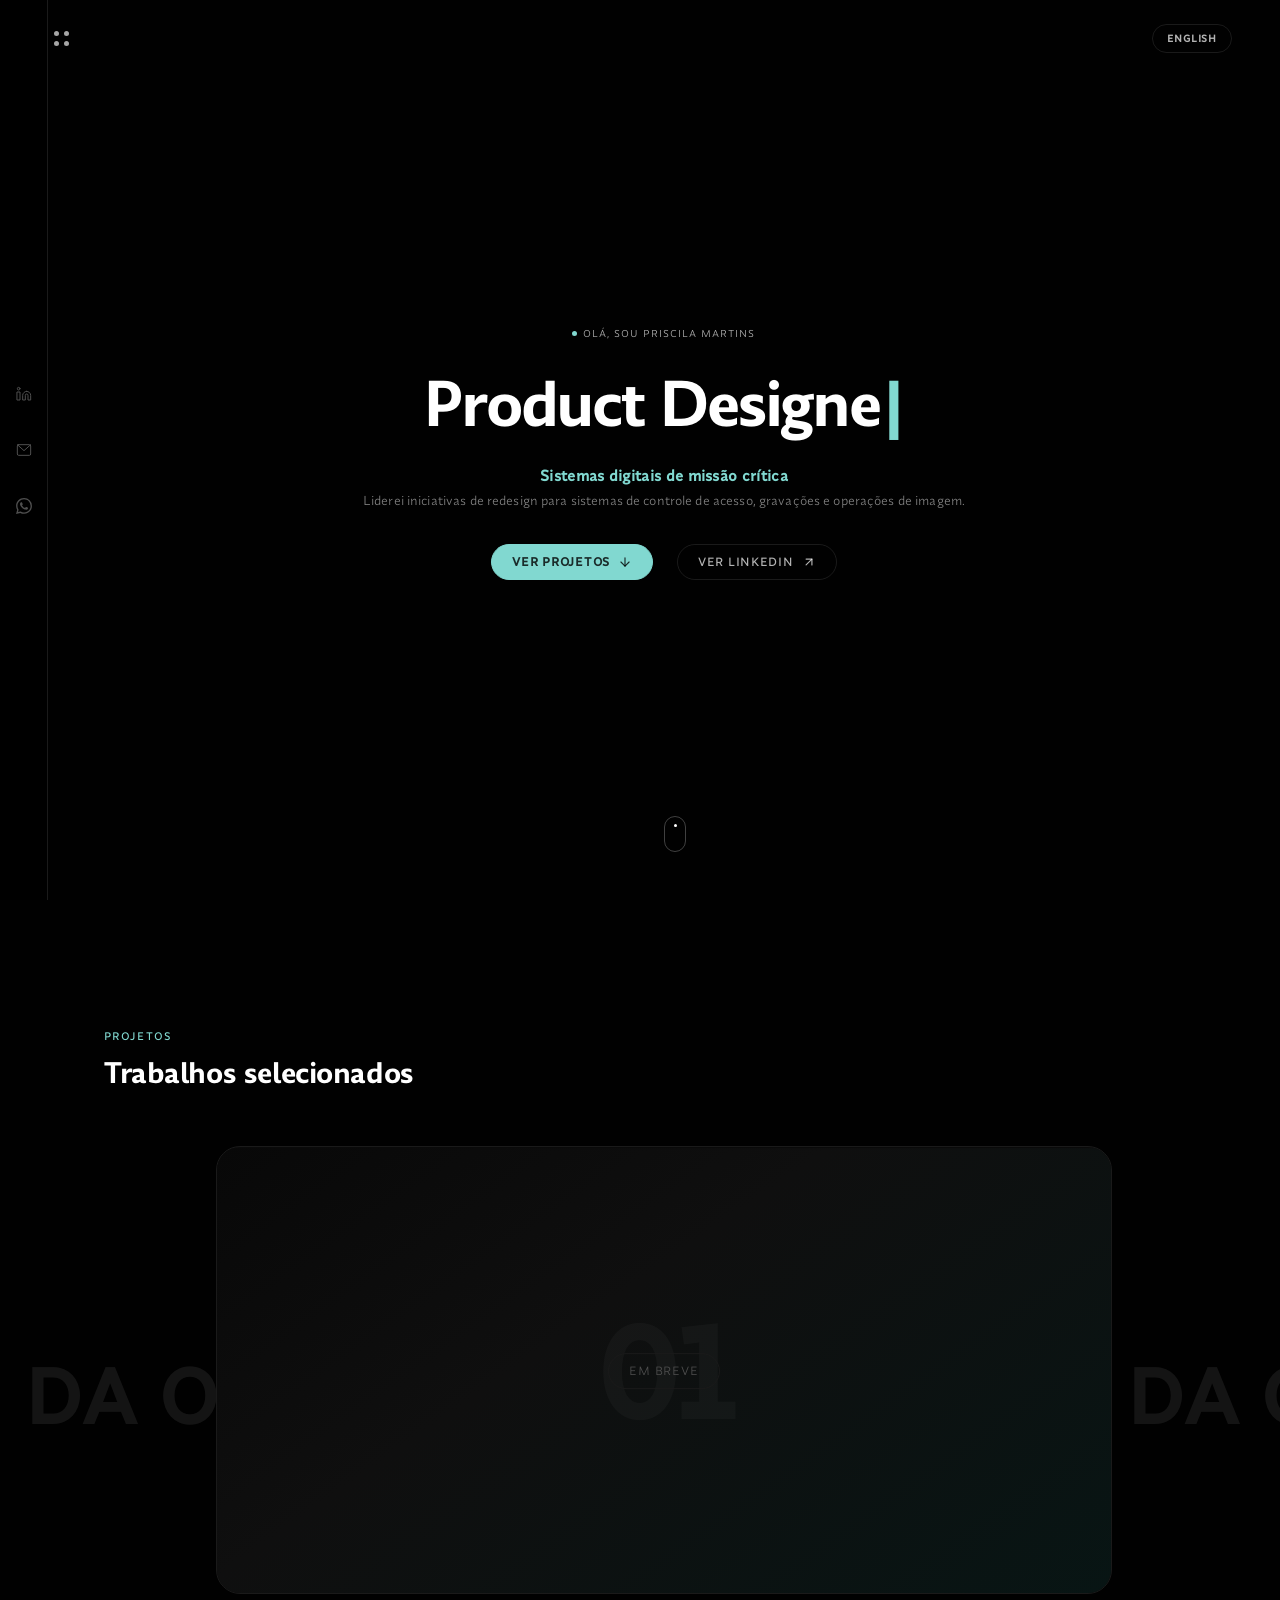
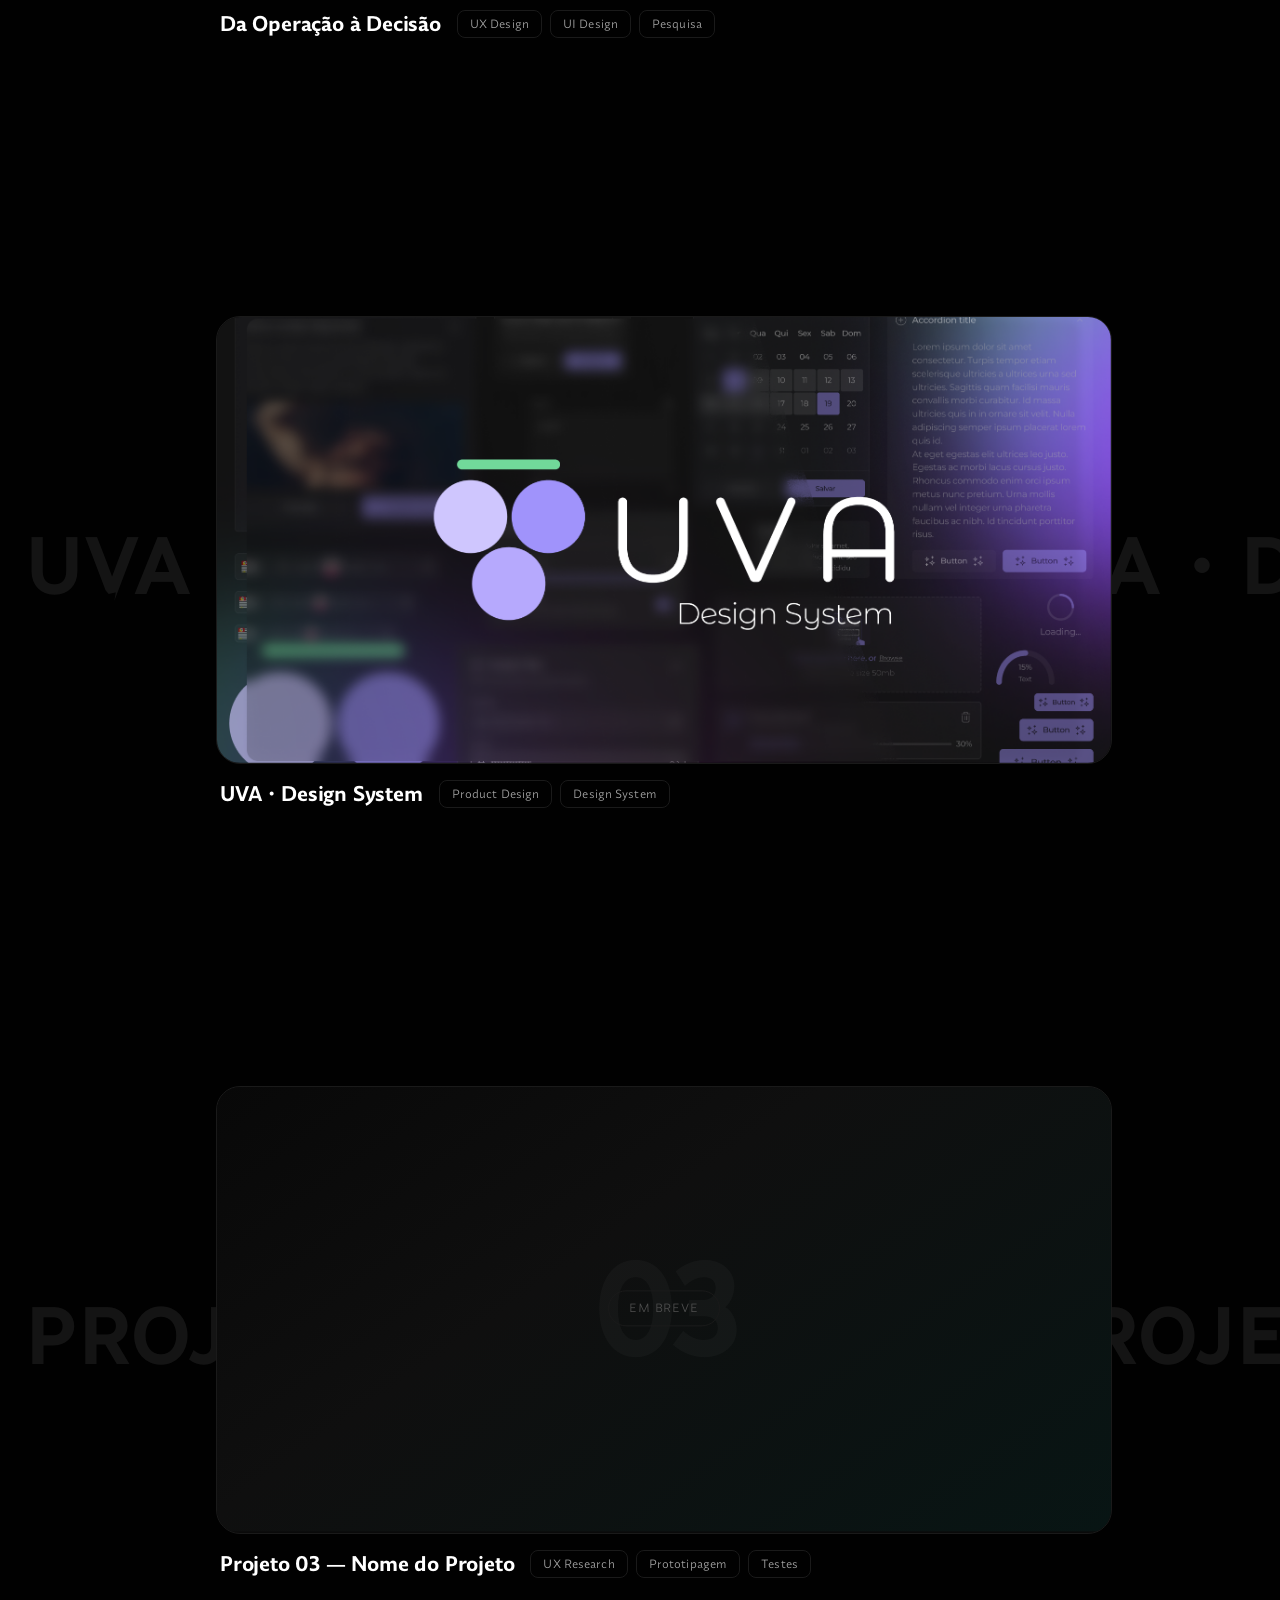
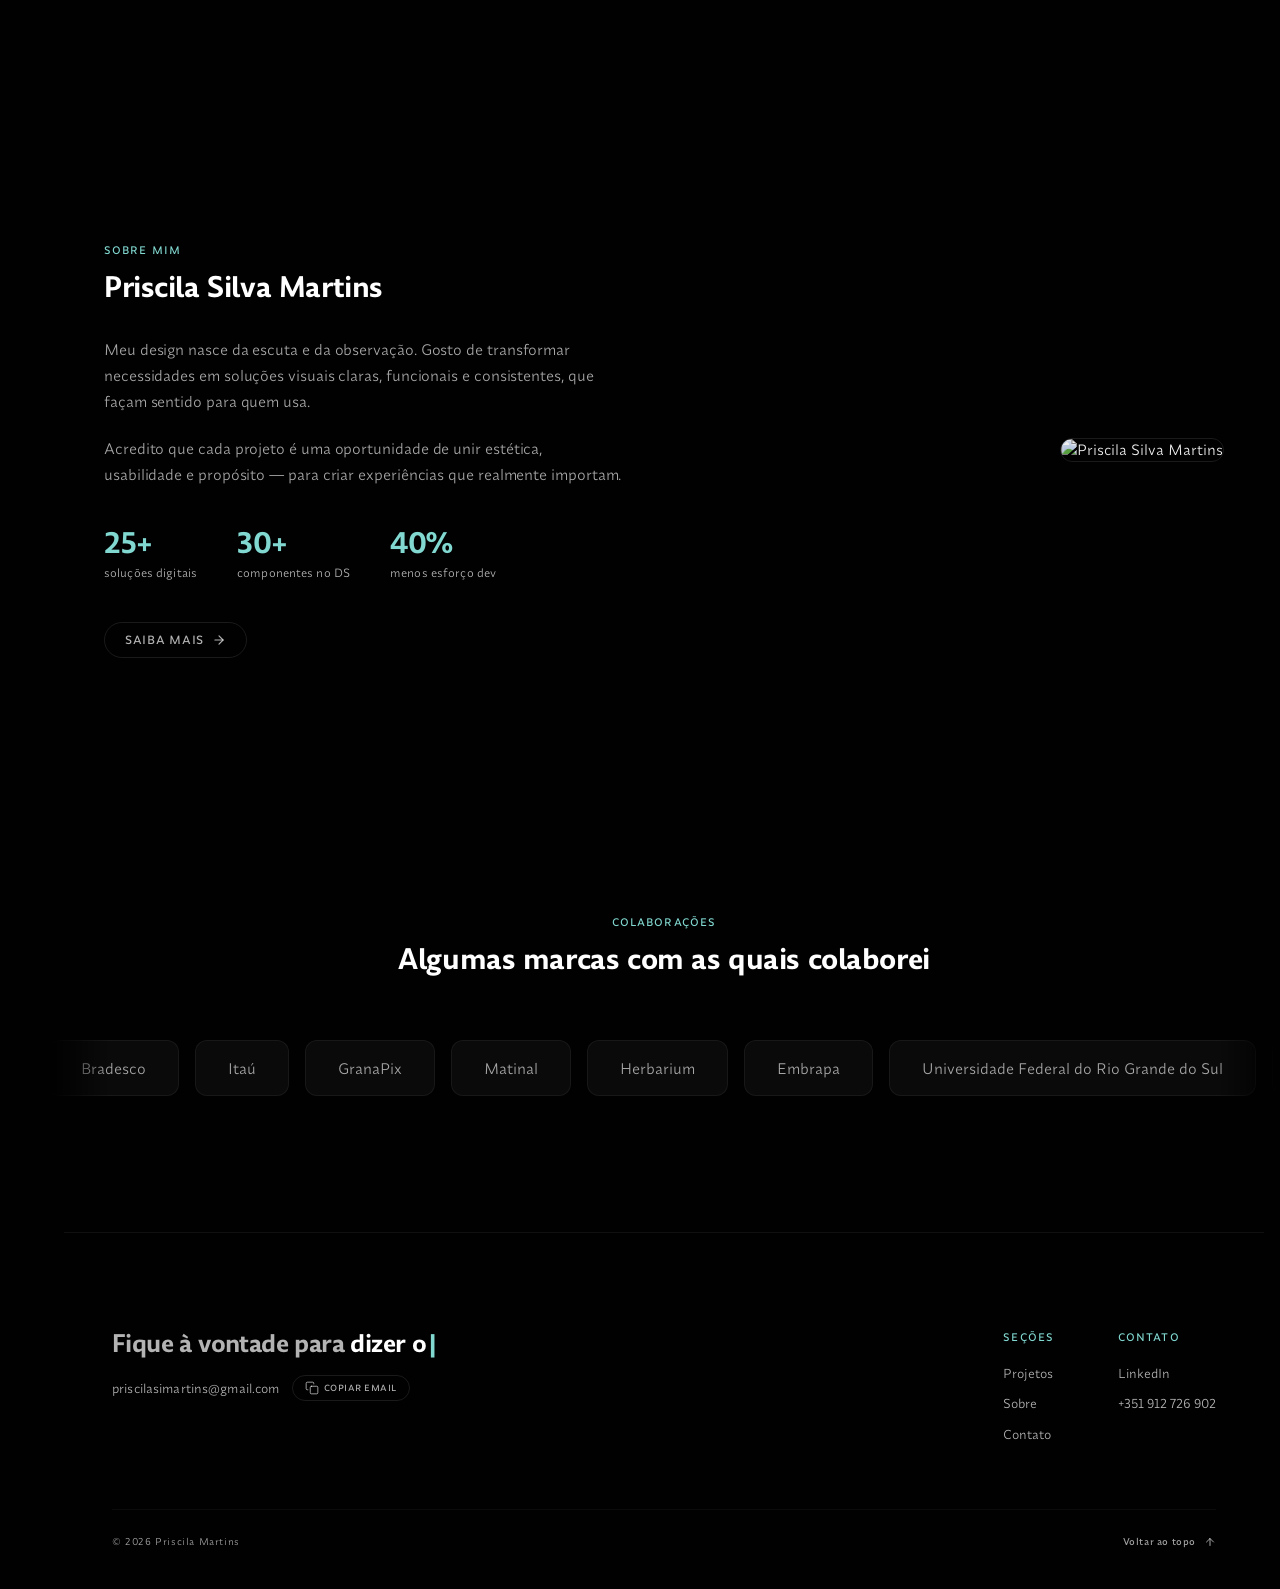
==== commit f4239ea1: "Add Home nav link, password gate hover, and nav/footer refinements - Add Home /01 link to navigation" ====
--- a/index.html
+++ b/index.html
@@ -23,9 +23,10 @@
     <div class="nav__panel">
       <div class="nav__panel-inner">
         <ul class="nav__links">
-          <li><a href="#projetos"><span>Projetos <sup class="nav__index">/01</sup></span></a></li>
-          <li><a href="about.html"><span>Sobre <sup class="nav__index">/02</sup></span></a></li>
-          <li><a href="#contato"><span>Contato <sup class="nav__index">/03</sup></span></a></li>
+          <li><a href="index.html"><span>Home <sup class="nav__index">/01</sup></span></a></li>
+          <li><a href="#projetos"><span>Projetos <sup class="nav__index">/02</sup></span></a></li>
+          <li><a href="about.html"><span>Sobre <sup class="nav__index">/03</sup></span></a></li>
+          <li><a href="#contato"><span>Contato <sup class="nav__index">/04</sup></span></a></li>
         </ul>
         <div class="nav__panel-footer">
           <p class="nav__panel-name">Priscila Martins</p>
--- a/css/style.css
+++ b/css/style.css
@@ -288,7 +288,7 @@
   padding: 6px 14px;
   border: 1px solid rgba(255, 255, 255, 0.1);
   border-radius: 100px;
-  color: var(--text-muted);
+  color: rgba(255, 255, 255, 0.7);
   letter-spacing: 0.08em;
   text-transform: uppercase;
   cursor: pointer;
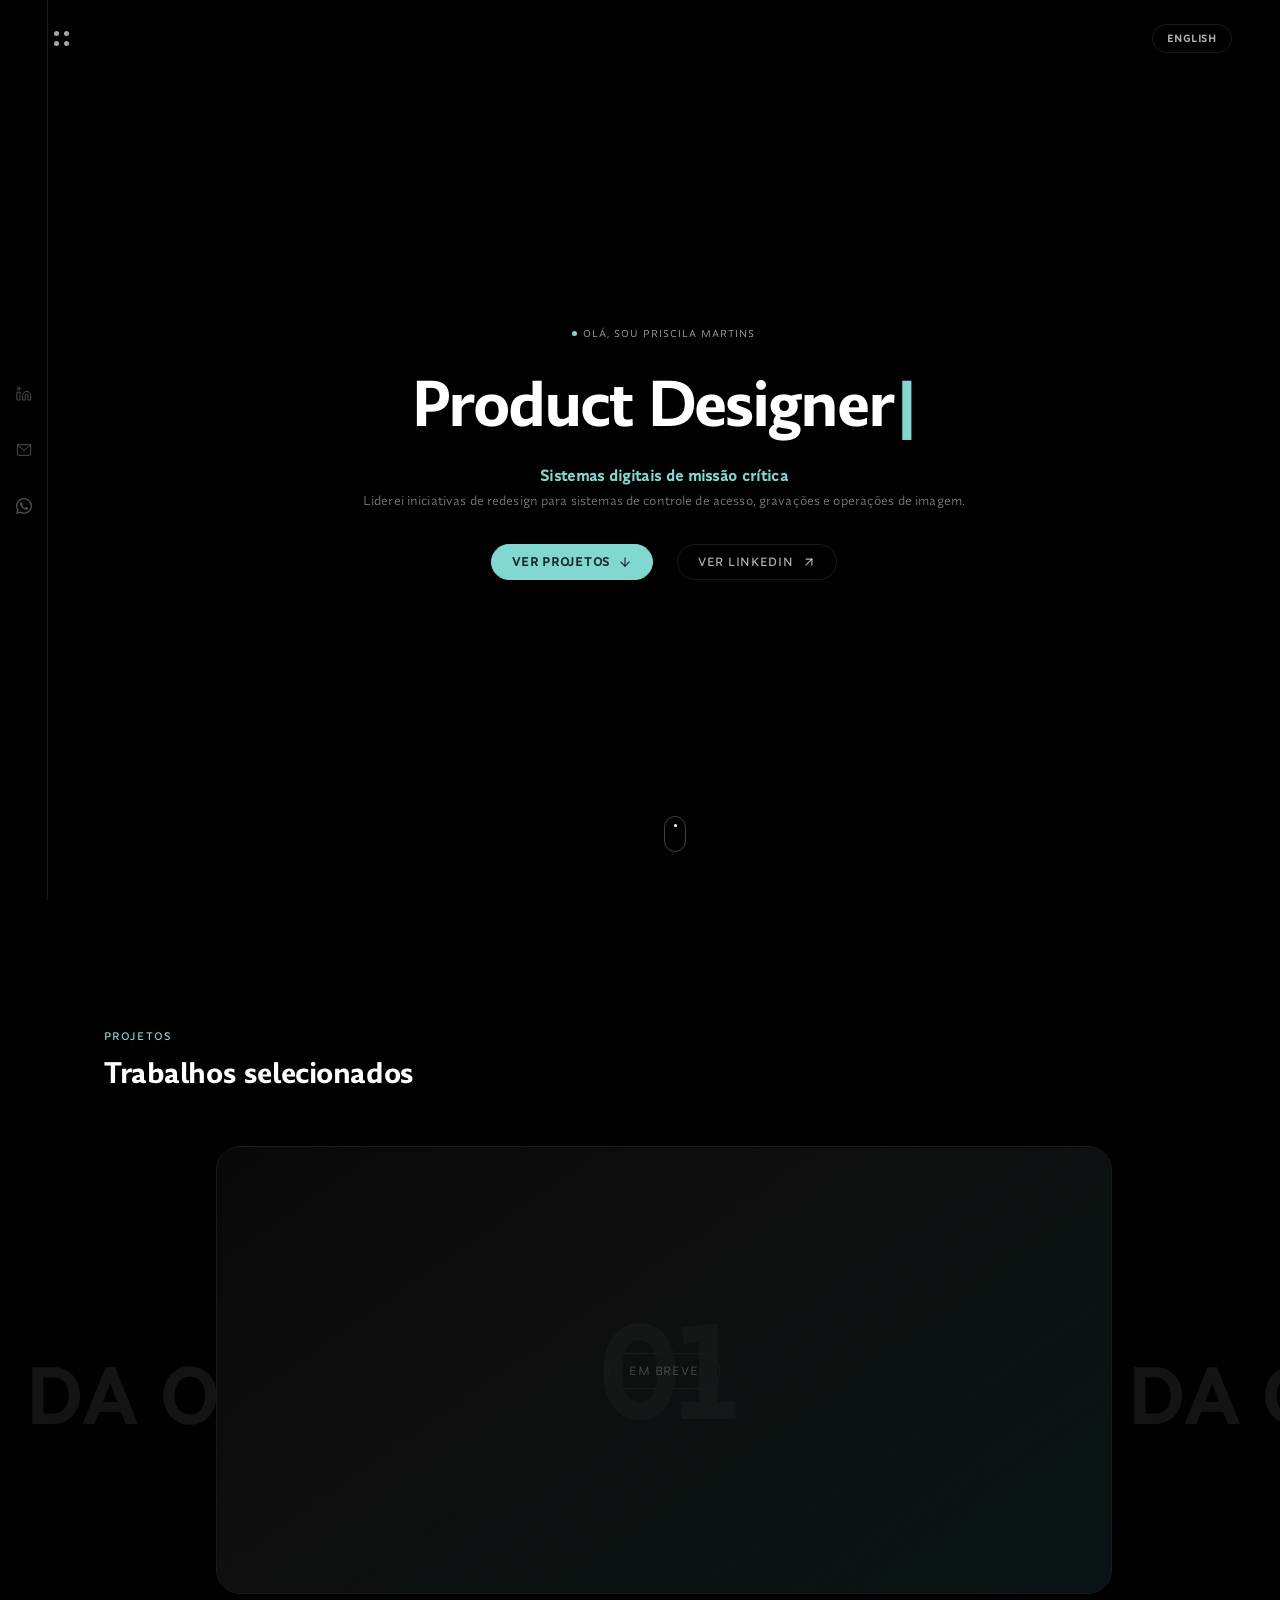
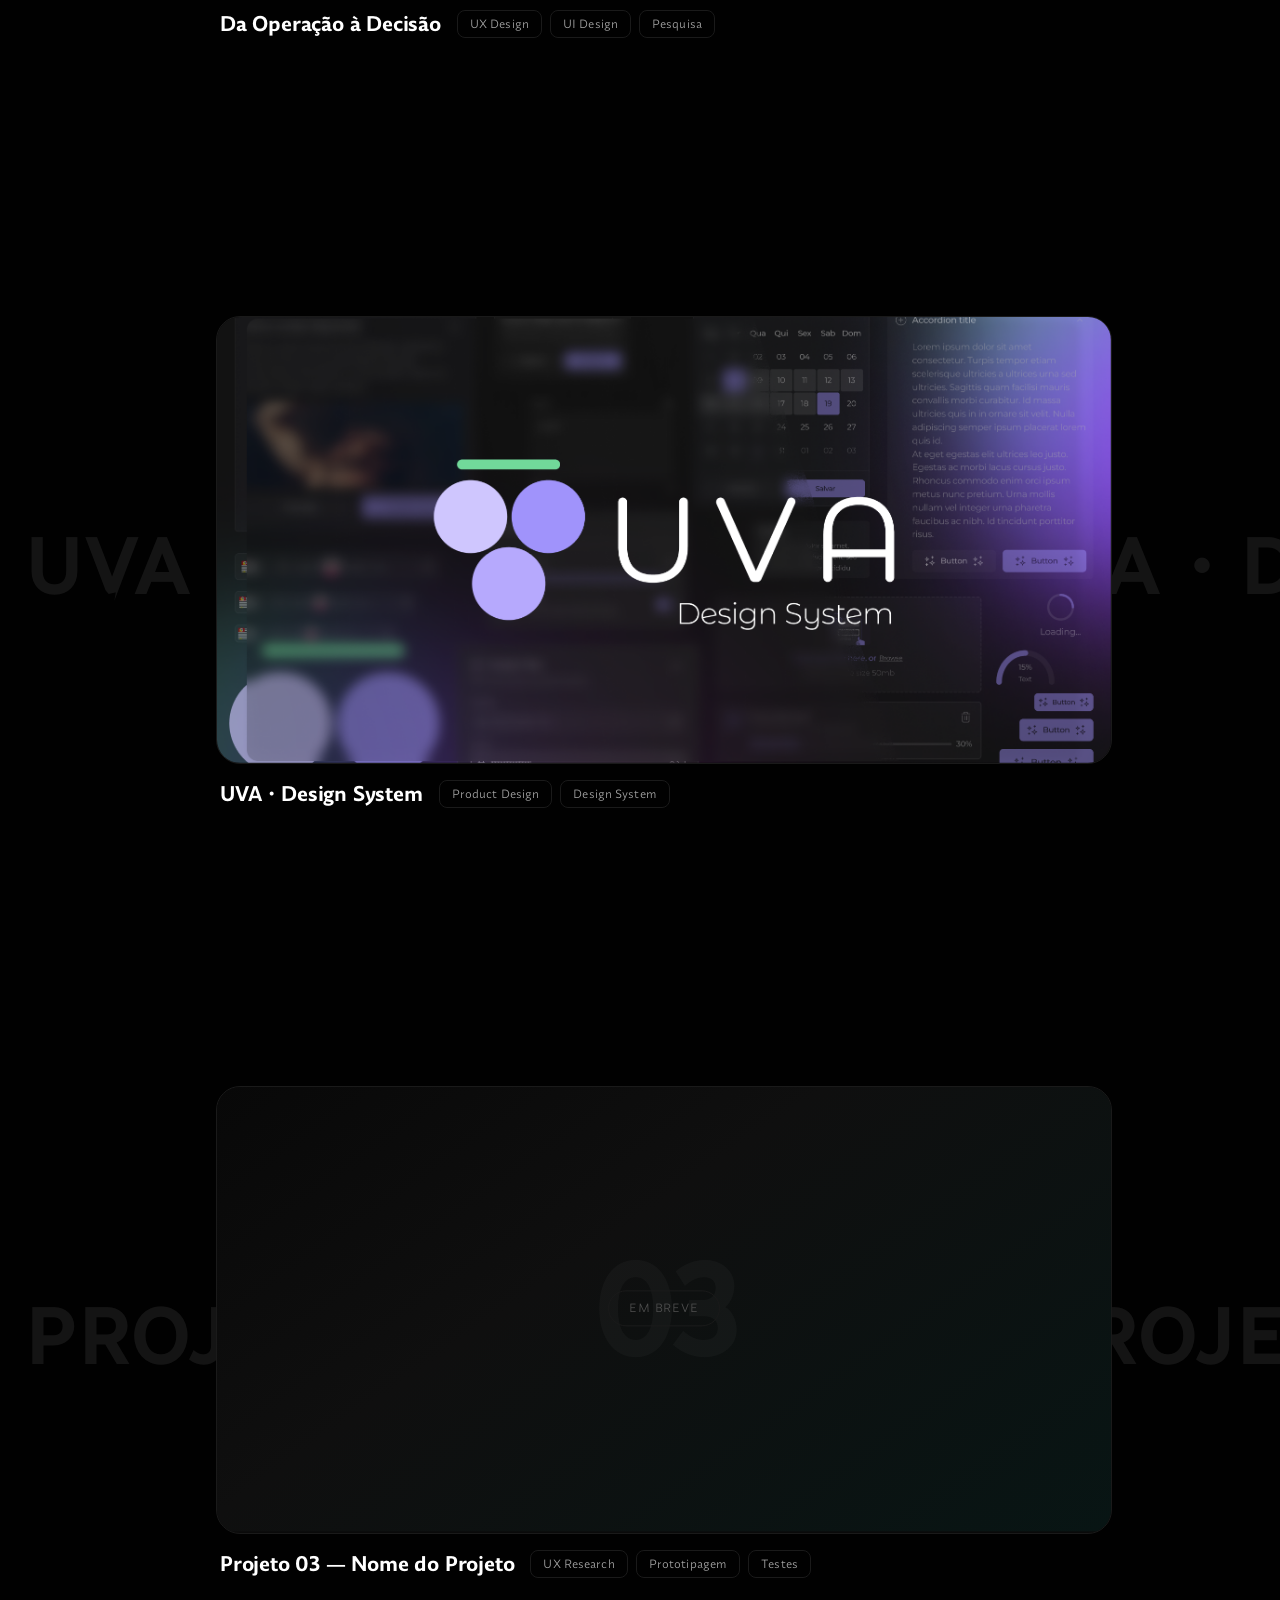
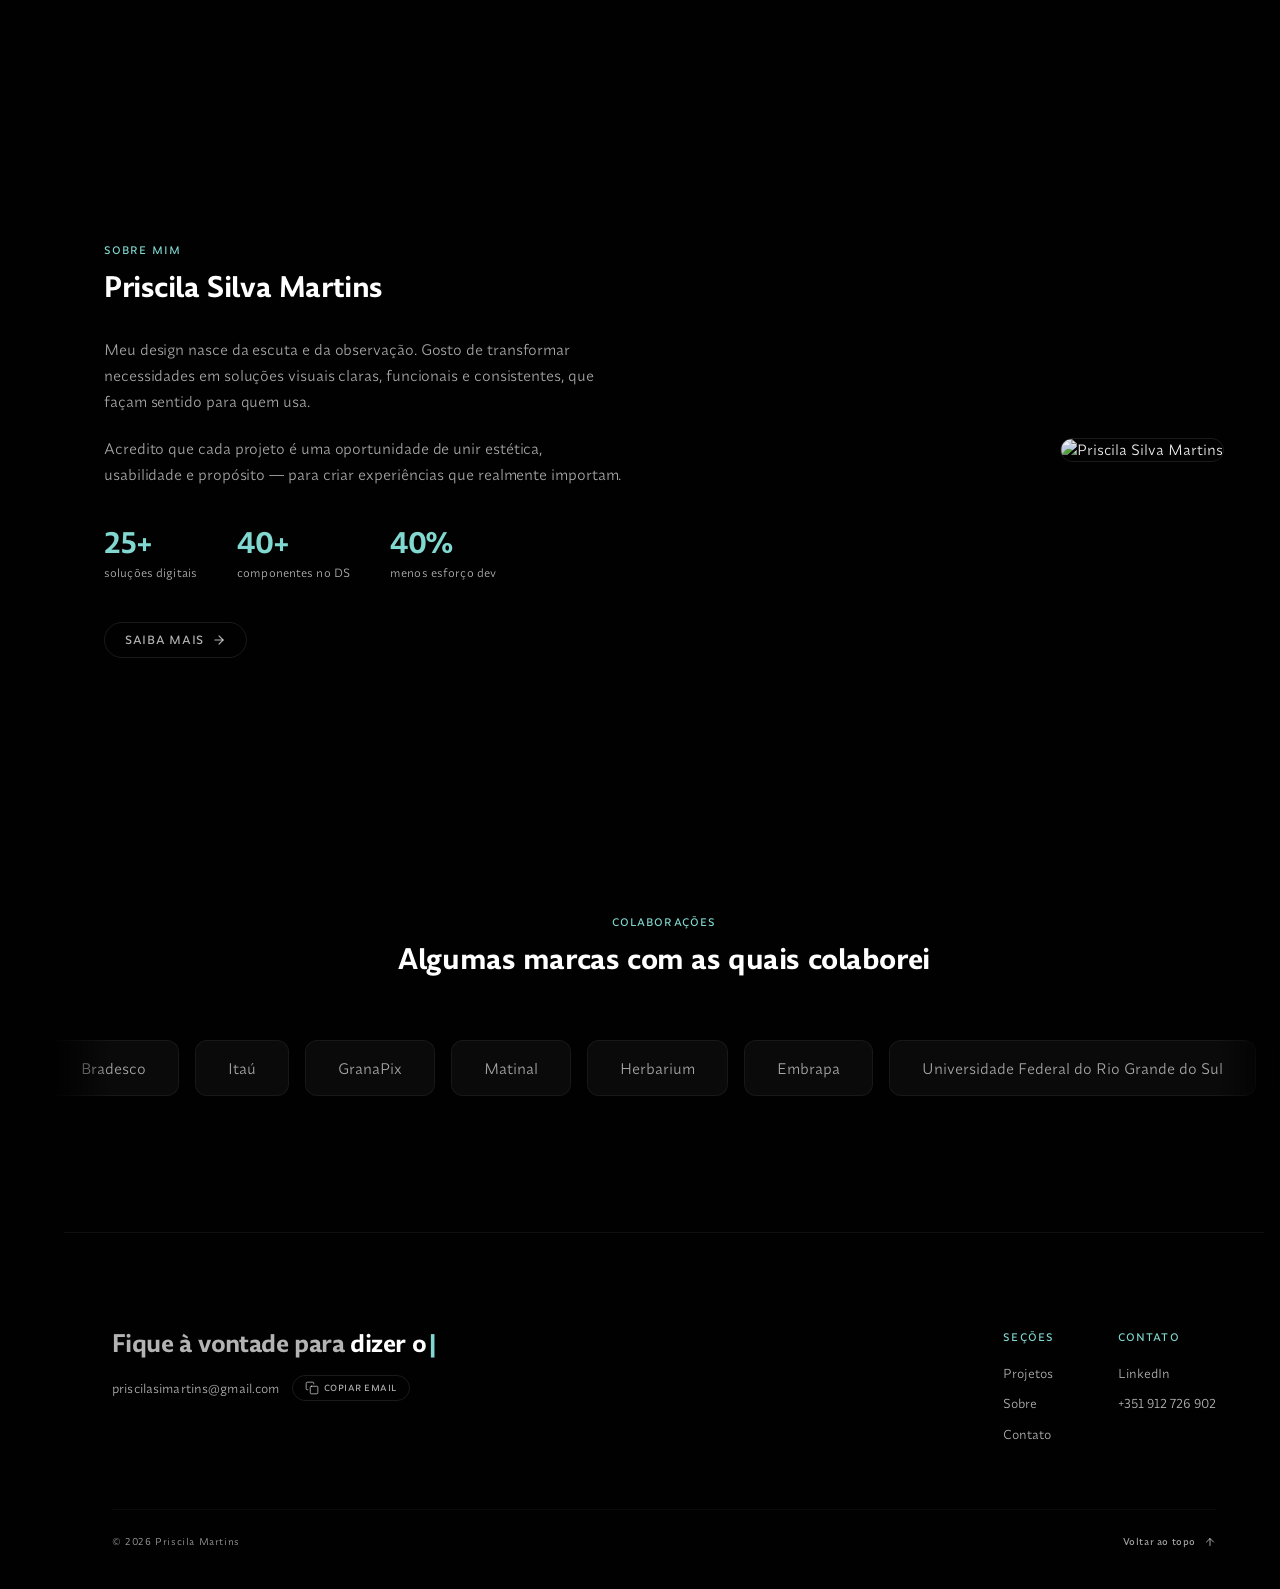
==== commit 6673b669: "Add case study SVG illustrations (PT/EN), fix lang switcher, update DS stats - Add 18 SVG illustrati" ====
--- a/index.html
+++ b/index.html
@@ -41,7 +41,7 @@
         Olá, sou Priscila Martins
       </div>
       <h1 class="hero__title"><span class="typewriter" data-phrases='["Product Designer","UX/UI Designer","Design Systems Builder"]'></span></h1>
-      <div class="hero__proof" data-proofs='[{"title":"Sistemas digitais de missão crítica","text":"Liderei iniciativas de redesign para sistemas de controle de acesso, gravações e operações de imagem."},{"title":"25+ soluções digitais","text":"Projetos entregues para clientes no Brasil e em Portugal."},{"title":"30+ categorias de componentes","text":"Construí um design system do zero, melhorando escalabilidade e consistência."}]'>
+      <div class="hero__proof" data-proofs='[{"title":"Sistemas digitais de missão crítica","text":"Liderei iniciativas de redesign para sistemas de controle de acesso, gravações e operações de imagem."},{"title":"25+ soluções digitais","text":"Projetos entregues para clientes no Brasil e em Portugal."},{"title":"40+ componentes de design system","text":"Construí um design system do zero, melhorando escalabilidade e consistência."}]'>
         <p class="hero__proof-title"></p>
         <p class="hero__proof-text"></p>
       </div>
@@ -218,7 +218,7 @@
             <div class="about__stat-label">soluções digitais</div>
           </div>
           <div>
-            <div class="about__stat-number">30+</div>
+            <div class="about__stat-number">40+</div>
             <div class="about__stat-label">componentes no DS</div>
           </div>
           <div>
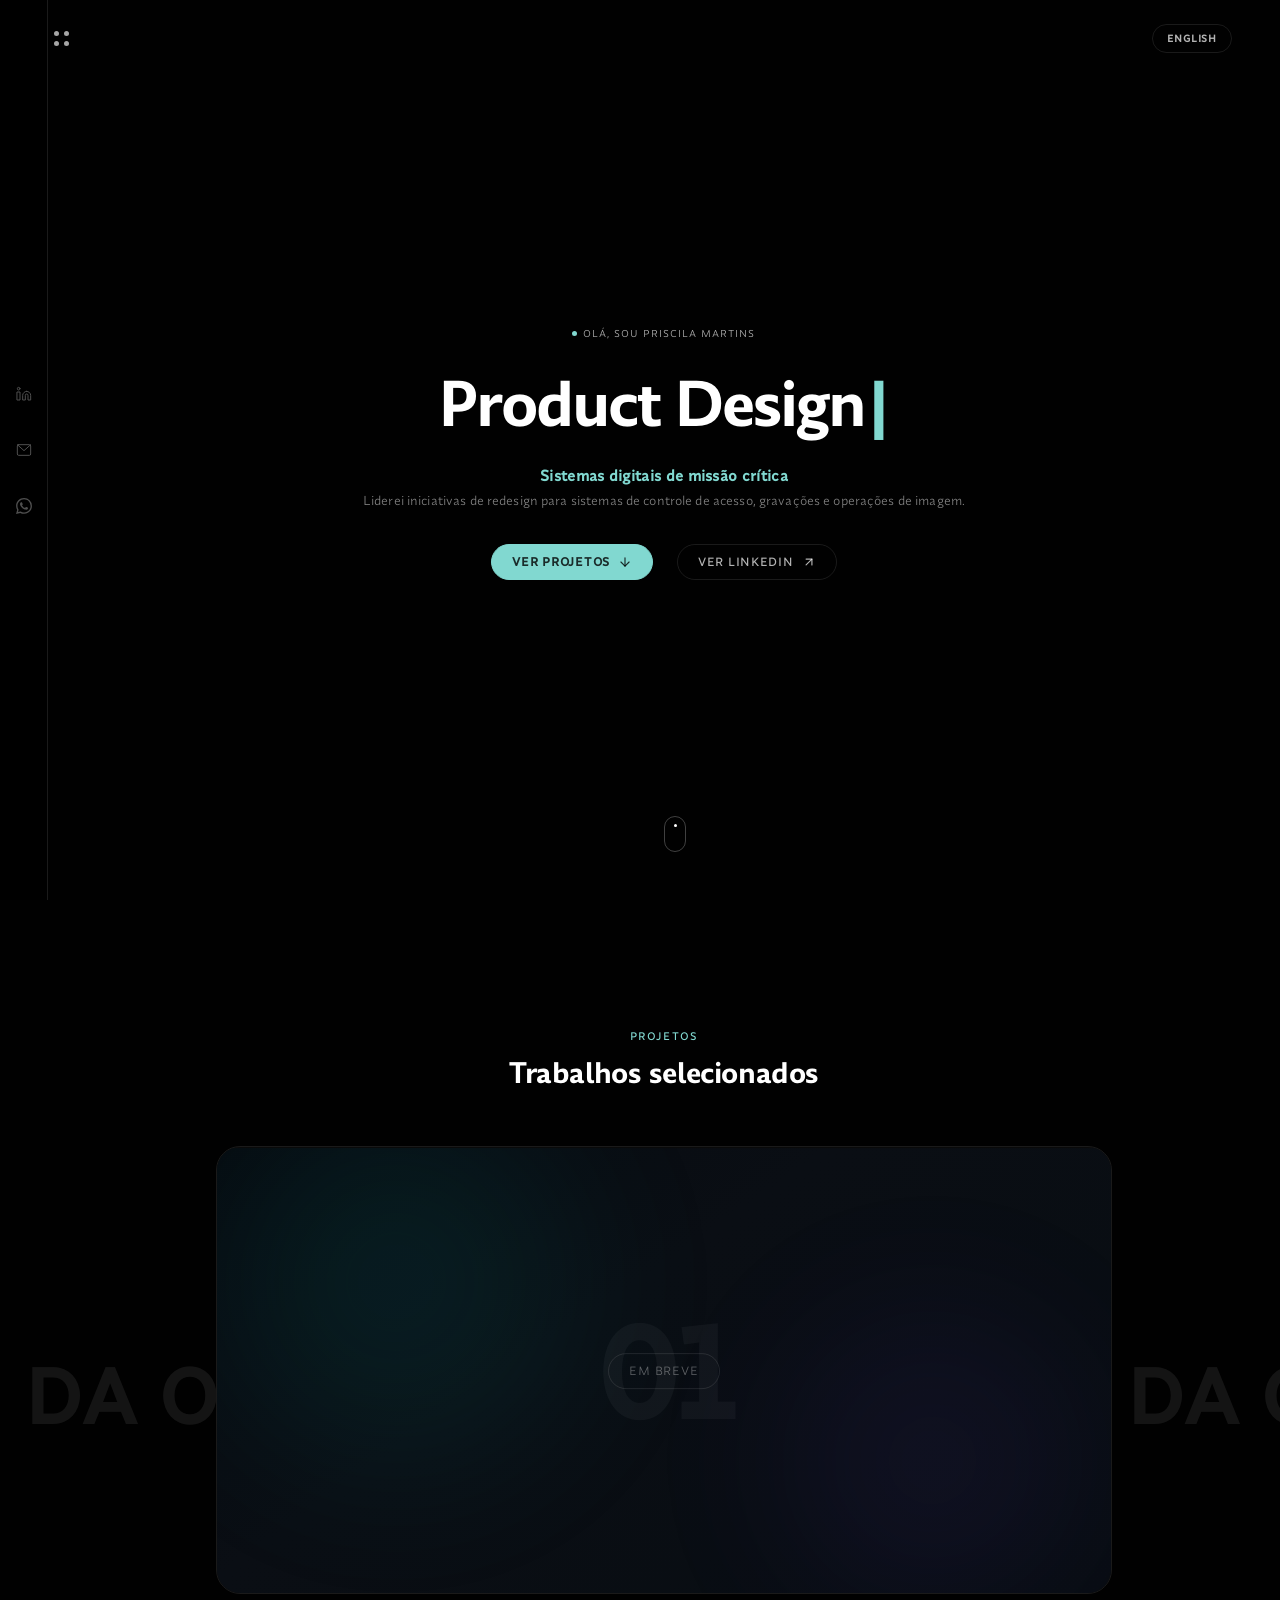
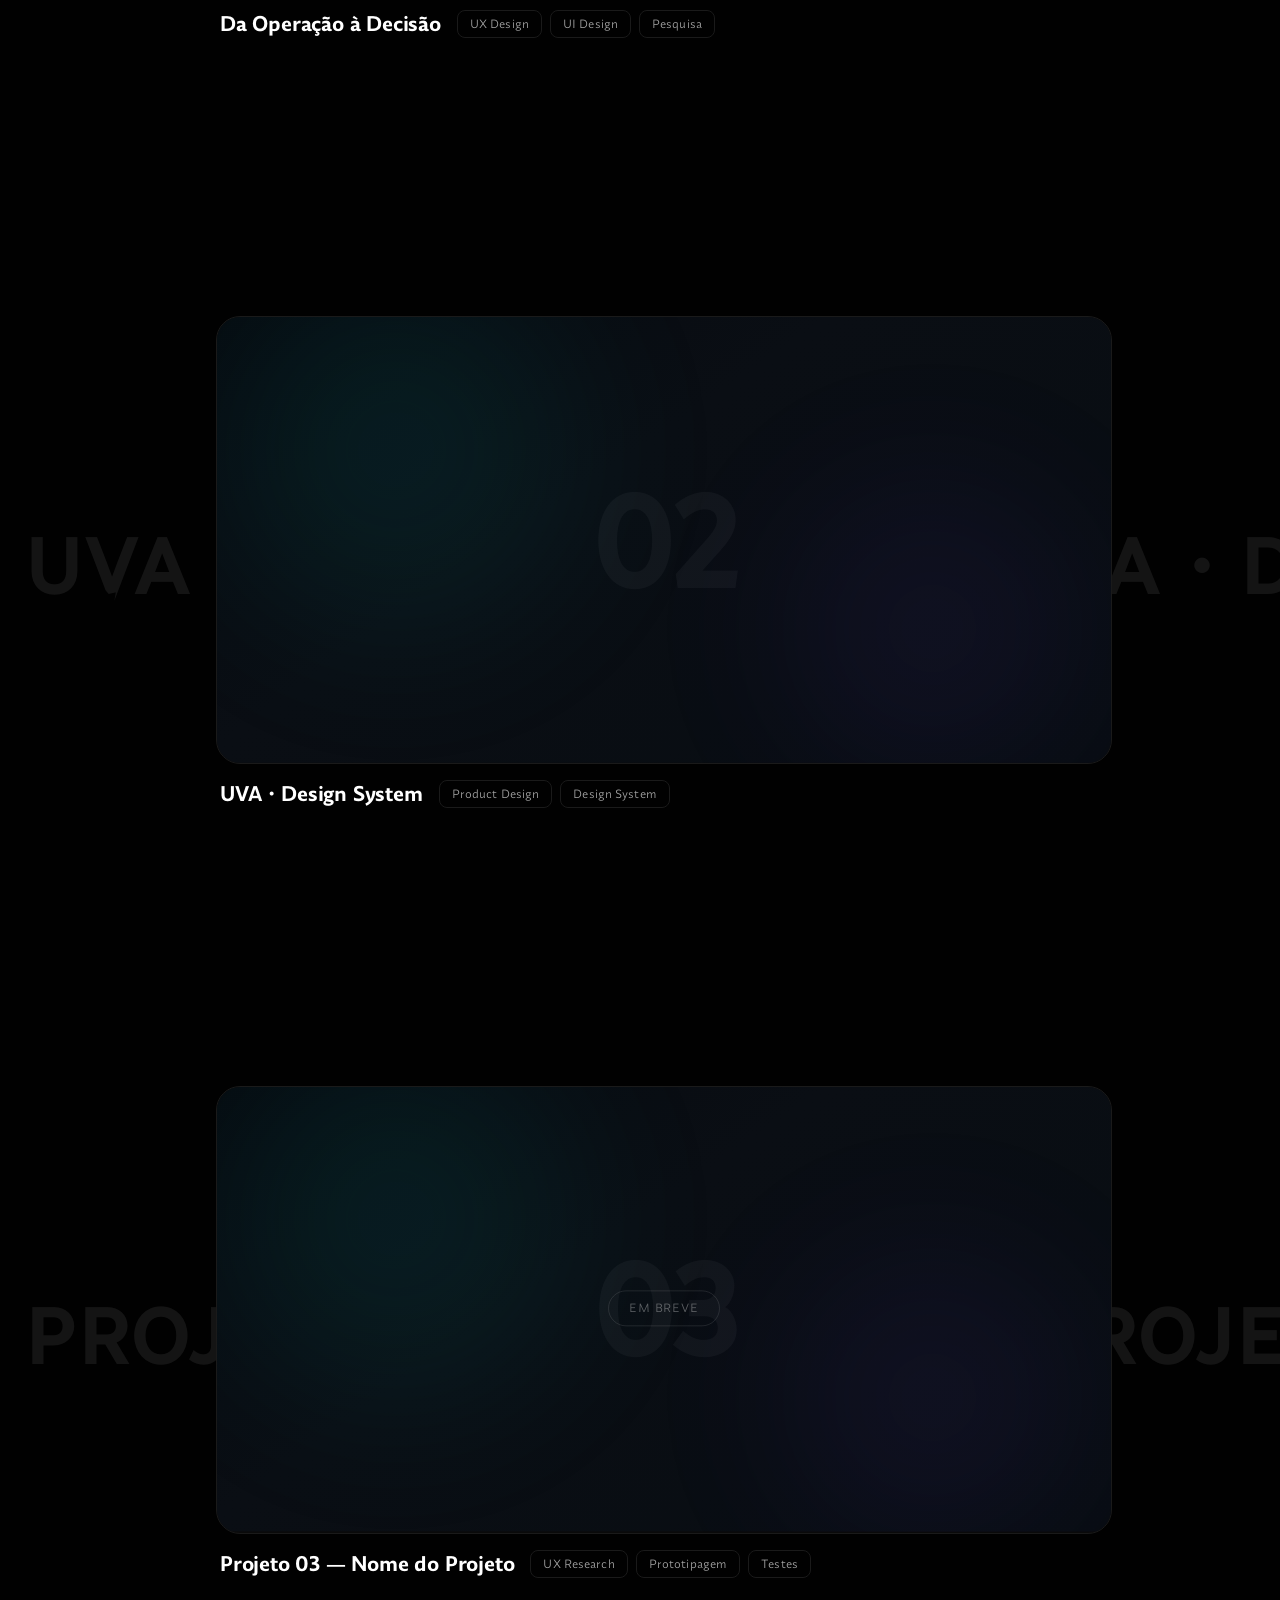
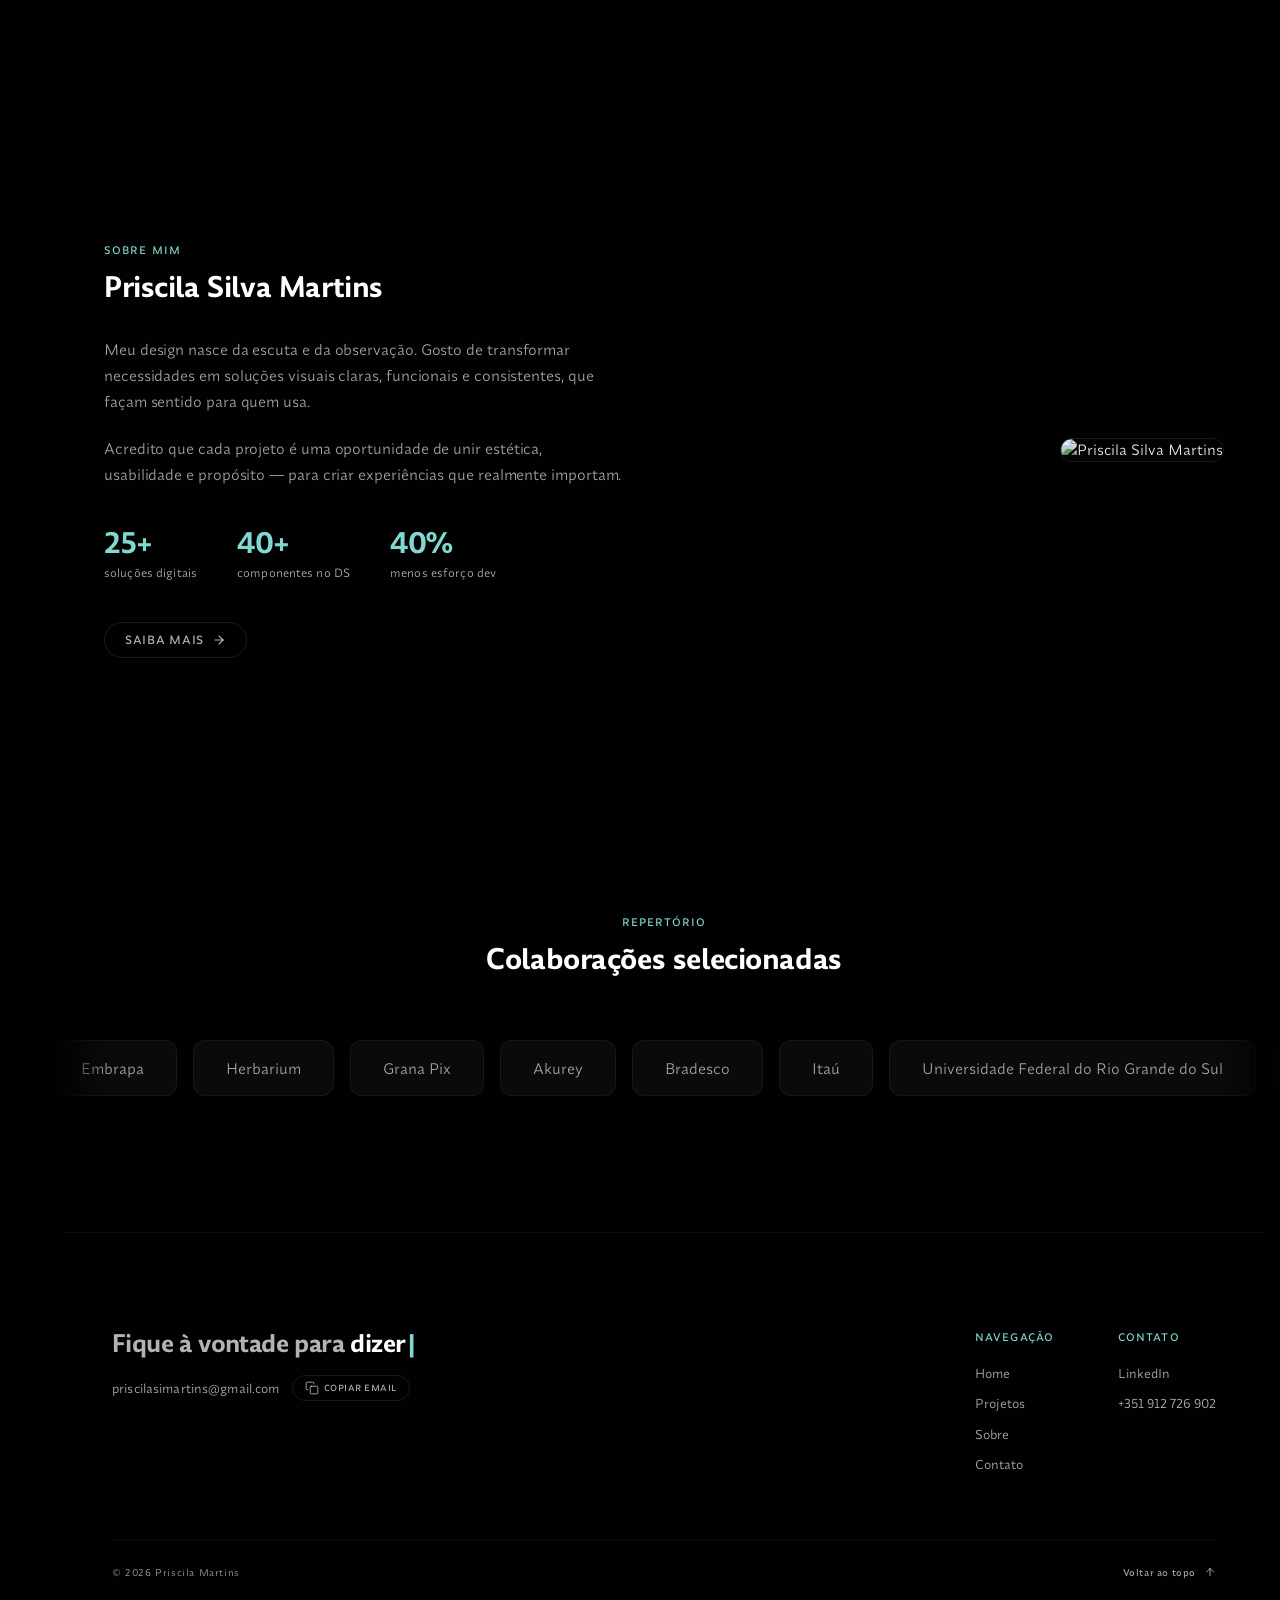
==== commit 21c7fa34: "Update banner images and restore collabs, footer, and card styles - Replace hero floating images wit" ====
--- a/index.html
+++ b/index.html
@@ -34,7 +34,7 @@
         </div>
       </div>
     </div>
-    <div class="hero__floating-images" data-images='["assets/imgs/banner/hero-1.png","assets/imgs/banner/hero-2.png","assets/imgs/banner/hero-3.png","assets/imgs/banner/hero-4.png","assets/imgs/banner/hero-5.png"]'></div>
+    <div class="hero__floating-images" data-images='["assets/imgs/banner/71D8ABF4-AC34-4431-B84C-D6ADB7D1E4D6_1_105_c 1.png","assets/imgs/banner/BFC3736E-BFAC-4BFD-A144-52ED9155A618_1_105_c.jpeg","assets/imgs/banner/Frame 1000001243.png","assets/imgs/banner/Gemini_Generated_Image_1tkwbq1tkwbq1tkw 1.png"]'></div>
     <div class="hero__content">
       <div class="hero__badge">
         <span class="dot"></span>
@@ -131,7 +131,9 @@
           <div class="project-card__inner">
             <div class="project-card__front">
               <div class="project-card__image">
-                <img src="assets/imgs/uva ds.png" alt="UVA・Design System">
+                <div class="project-card__placeholder">
+                  <span class="project-card__placeholder-number">02</span>
+                </div>
               </div>
               <div class="project-card__content">
                 <h3 class="project-card__title">UVA・Design System</h3>
@@ -241,34 +243,32 @@
 
   <!-- Collaborations -->
   <section class="section collabs" id="colaboracoes">
-    <p class="section__label fade-in">Colaborações</p>
-    <h2 class="section__title fade-in">Algumas marcas com as quais colaborei</h2>
+    <p class="section__label fade-in">Repertório</p>
+    <h2 class="section__title fade-in">Colaborações selecionadas</h2>
     <div class="collabs__marquee fade-in">
       <div class="collabs__track">
-        <span class="collabs__item" data-brand="Bradesco" data-year="2023" data-role="Product Designer" data-type="UX/UI" data-summary="Contribuição em experiência digital com foco em clareza, consistência e interface.">Bradesco</span>
-        <span class="collabs__item" data-brand="Itaú" data-year="2023" data-role="Product Designer" data-type="UX/UI" data-summary="Atuação em soluções digitais com foco em usabilidade e fluidez para o usuário final.">Itaú</span>
-        <span class="collabs__item" data-brand="GranaPix" data-year="2024" data-role="UX/UI Designer" data-type="Product Design" data-summary="Design de produto digital voltado para experiência financeira acessível e intuitiva.">GranaPix</span>
-        <span class="collabs__item" data-brand="Matinal" data-year="2024" data-role="UX/UI Designer" data-type="Product Design" data-summary="Criação de interfaces editoriais com foco em leitura e navegação fluida.">Matinal</span>
-        <span class="collabs__item" data-brand="Herbarium" data-year="2022" data-role="UI Designer" data-type="UI Design" data-summary="Desenvolvimento de identidade visual digital com foco em consistência e clareza.">Herbarium</span>
-        <span class="collabs__item" data-brand="Embrapa" data-year="2022" data-role="UX Designer" data-type="UX Research" data-summary="Pesquisa e design de experiência para plataformas de dados e informação.">Embrapa</span>
-        <span class="collabs__item" data-brand="Universidade Federal do Rio Grande do Sul" data-year="2021" data-role="UX Designer" data-type="UX Research" data-summary="Projeto acadêmico de pesquisa e design centrado no usuário.">Universidade Federal do Rio Grande do Sul</span>
-        <span class="collabs__item" data-brand="Instituto Bazzar" data-year="2022" data-role="UI Designer" data-type="UI Design" data-summary="Design de interfaces para plataforma de impacto social e educação.">Instituto Bazzar</span>
-        <span class="collabs__item" data-brand="Egrid" data-year="2023" data-role="Product Designer" data-type="Product Design" data-summary="Design de produto para gestão energética com foco em dados e usabilidade.">Egrid</span>
-        <span class="collabs__item" data-brand="Avocado" data-year="2022" data-role="UI Designer" data-type="UI Design" data-summary="Criação de interfaces visuais para projetos de comunicação digital.">Avocado</span>
-        <span class="collabs__item" data-brand="Akurey" data-year="2024" data-role="Product Designer" data-type="Product Design" data-summary="Design de produto digital com foco em experiência e sistemas de interface.">Akurey</span>
-        <span class="collabs__item" data-brand="Roda.io" data-year="2024" data-role="Product Designer" data-type="Design System" data-summary="Construção de design system e interfaces consistentes para plataforma digital.">Roda.io</span>
-        <span class="collabs__item" data-brand="Bradesco" data-year="2023" data-role="Product Designer" data-type="UX/UI" data-summary="Contribuição em experiência digital com foco em clareza, consistência e interface.">Bradesco</span>
-        <span class="collabs__item" data-brand="Itaú" data-year="2023" data-role="Product Designer" data-type="UX/UI" data-summary="Atuação em soluções digitais com foco em usabilidade e fluidez para o usuário final.">Itaú</span>
-        <span class="collabs__item" data-brand="GranaPix" data-year="2024" data-role="UX/UI Designer" data-type="Product Design" data-summary="Design de produto digital voltado para experiência financeira acessível e intuitiva.">GranaPix</span>
-        <span class="collabs__item" data-brand="Matinal" data-year="2024" data-role="UX/UI Designer" data-type="Product Design" data-summary="Criação de interfaces editoriais com foco em leitura e navegação fluida.">Matinal</span>
-        <span class="collabs__item" data-brand="Herbarium" data-year="2022" data-role="UI Designer" data-type="UI Design" data-summary="Desenvolvimento de identidade visual digital com foco em consistência e clareza.">Herbarium</span>
-        <span class="collabs__item" data-brand="Embrapa" data-year="2022" data-role="UX Designer" data-type="UX Research" data-summary="Pesquisa e design de experiência para plataformas de dados e informação.">Embrapa</span>
-        <span class="collabs__item" data-brand="Universidade Federal do Rio Grande do Sul" data-year="2021" data-role="UX Designer" data-type="UX Research" data-summary="Projeto acadêmico de pesquisa e design centrado no usuário.">Universidade Federal do Rio Grande do Sul</span>
-        <span class="collabs__item" data-brand="Instituto Bazzar" data-year="2022" data-role="UI Designer" data-type="UI Design" data-summary="Design de interfaces para plataforma de impacto social e educação.">Instituto Bazzar</span>
-        <span class="collabs__item" data-brand="Egrid" data-year="2023" data-role="Product Designer" data-type="Product Design" data-summary="Design de produto para gestão energética com foco em dados e usabilidade.">Egrid</span>
-        <span class="collabs__item" data-brand="Avocado" data-year="2022" data-role="UI Designer" data-type="UI Design" data-summary="Criação de interfaces visuais para projetos de comunicação digital.">Avocado</span>
-        <span class="collabs__item" data-brand="Akurey" data-year="2024" data-role="Product Designer" data-type="Product Design" data-summary="Design de produto digital com foco em experiência e sistemas de interface.">Akurey</span>
-        <span class="collabs__item" data-brand="Roda.io" data-year="2024" data-role="Product Designer" data-type="Design System" data-summary="Construção de design system e interfaces consistentes para plataforma digital.">Roda.io</span>
+        <span class="collabs__item" data-brand="Embrapa" data-year="2023" data-role="UX/UI Designer" data-type="UX/UI" data-summary="Projetei algumas telas de sistema com foco em estrutura da informação e navegação mais clara.">Embrapa</span>
+        <span class="collabs__item" data-brand="Herbarium" data-year="2023" data-role="UX/UI Designer" data-type="UI Design" data-summary="Atuei no design de algumas telas de sistema, trazendo mais organização e consistência visual à interface.">Herbarium</span>
+        <span class="collabs__item" data-brand="Grana Pix" data-year="2023" data-role="UX/UI Designer · Web Designer" data-type="Web Design" data-summary="Desenvolvi o site de um produto financeiro com foco em clareza, objetividade e confiança.">Grana Pix</span>
+        <span class="collabs__item" data-brand="Akurey" data-year="2023" data-role="UX/UI Designer · Web Designer" data-type="Web Design" data-summary="Desenvolvi o site de uma marca portuguesa, com foco em clareza, estrutura e consistência visual.">Akurey</span>
+        <span class="collabs__item" data-brand="Bradesco" data-year="2024–2026" data-role="Product Designer · UX/UI Designer · UX Research" data-type="UX/UI" data-summary="Atuo no design de sistemas de segurança adotados pelo Bradesco, estruturando fluxos mais consistentes em um contexto de alta complexidade.">Bradesco</span>
+        <span class="collabs__item" data-brand="Itaú" data-year="2024–2025" data-role="Product Designer · UX/UI Designer · UX Research" data-type="UX/UI" data-summary="Contribuí para o design de um sistema de segurança adotado pelo Itaú, equilibrando clareza, usabilidade e confiabilidade em fluxos críticos.">Itaú</span>
+        <span class="collabs__item" data-brand="Universidade Federal do Rio Grande do Sul" data-year="2023" data-role="UX/UI Designer · UX Research" data-type="UX Research" data-summary="Conduzi o redesenho de fluxo e a repaginação do site, unindo pesquisa, estrutura e interface.">Universidade Federal do Rio Grande do Sul</span>
+        <span class="collabs__item" data-brand="Hueb Ferreira Arquitetos" data-year="2024" data-role="UX/UI Designer · Web Designer" data-type="Web Design" data-summary="Desenvolvi o site de um escritório de arquitetura português, com foco em elegância e presença digital refinada.">Hueb Ferreira Arquitetos</span>
+        <span class="collabs__item" data-brand="Matinal" data-year="2024" data-role="UX/UI Designer · Web Designer" data-type="Web Design" data-summary="Desenvolvi o site de uma marca portuguesa de produtos lácteos, com foco em clareza, confiança e presença digital consistente.">Matinal</span>
+        <span class="collabs__item" data-brand="Roda.io" data-year="2022" data-role="UX/UI Designer · Web Designer" data-type="Web Design" data-summary="Fui responsável pelo design do site, com atenção à coerência visual e à experiência digital da marca.">Roda.io</span>
+        <span class="collabs__item" data-brand="Avocado" data-year="2022" data-role="UX/UI Designer · Web Designer" data-type="Web Design" data-summary="Desenvolvi o site com foco em simplicidade, legibilidade e uma experiência digital mais fluida.">Avocado</span>
+        <span class="collabs__item" data-brand="Embrapa" data-year="2023" data-role="UX/UI Designer" data-type="UX/UI" data-summary="Projetei algumas telas de sistema com foco em estrutura da informação e navegação mais clara.">Embrapa</span>
+        <span class="collabs__item" data-brand="Herbarium" data-year="2023" data-role="UX/UI Designer" data-type="UI Design" data-summary="Atuei no design de algumas telas de sistema, trazendo mais organização e consistência visual à interface.">Herbarium</span>
+        <span class="collabs__item" data-brand="Grana Pix" data-year="2023" data-role="UX/UI Designer · Web Designer" data-type="Web Design" data-summary="Desenvolvi o site de um produto financeiro com foco em clareza, objetividade e confiança.">Grana Pix</span>
+        <span class="collabs__item" data-brand="Akurey" data-year="2023" data-role="UX/UI Designer · Web Designer" data-type="Web Design" data-summary="Desenvolvi o site de uma marca portuguesa, com foco em clareza, estrutura e consistência visual.">Akurey</span>
+        <span class="collabs__item" data-brand="Bradesco" data-year="2024–2026" data-role="Product Designer · UX/UI Designer · UX Research" data-type="UX/UI" data-summary="Atuo no design de sistemas de segurança adotados pelo Bradesco, estruturando fluxos mais consistentes em um contexto de alta complexidade.">Bradesco</span>
+        <span class="collabs__item" data-brand="Itaú" data-year="2024–2025" data-role="Product Designer · UX/UI Designer · UX Research" data-type="UX/UI" data-summary="Contribuí para o design de um sistema de segurança adotado pelo Itaú, equilibrando clareza, usabilidade e confiabilidade em fluxos críticos.">Itaú</span>
+        <span class="collabs__item" data-brand="Universidade Federal do Rio Grande do Sul" data-year="2023" data-role="UX/UI Designer · UX Research" data-type="UX Research" data-summary="Conduzi o redesenho de fluxo e a repaginação do site, unindo pesquisa, estrutura e interface.">Universidade Federal do Rio Grande do Sul</span>
+        <span class="collabs__item" data-brand="Hueb Ferreira Arquitetos" data-year="2024" data-role="UX/UI Designer · Web Designer" data-type="Web Design" data-summary="Desenvolvi o site de um escritório de arquitetura português, com foco em elegância e presença digital refinada.">Hueb Ferreira Arquitetos</span>
+        <span class="collabs__item" data-brand="Matinal" data-year="2024" data-role="UX/UI Designer · Web Designer" data-type="Web Design" data-summary="Desenvolvi o site de uma marca portuguesa de produtos lácteos, com foco em clareza, confiança e presença digital consistente.">Matinal</span>
+        <span class="collabs__item" data-brand="Roda.io" data-year="2022" data-role="UX/UI Designer · Web Designer" data-type="Web Design" data-summary="Fui responsável pelo design do site, com atenção à coerência visual e à experiência digital da marca.">Roda.io</span>
+        <span class="collabs__item" data-brand="Avocado" data-year="2022" data-role="UX/UI Designer · Web Designer" data-type="Web Design" data-summary="Desenvolvi o site com foco em simplicidade, legibilidade e uma experiência digital mais fluida.">Avocado</span>
       </div>
     </div>
   </section>
@@ -288,8 +288,9 @@
       </div>
       <div class="footer__columns fade-in">
         <div class="footer__col">
-          <p class="footer__label">Seções</p>
+          <p class="footer__label">Navegação</p>
           <ul class="footer__nav">
+            <li><a href="#">Home</a></li>
             <li><a href="#projetos">Projetos</a></li>
             <li><a href="#sobre">Sobre</a></li>
             <li><a href="#contato">Contato</a></li>
--- a/css/style.css
+++ b/css/style.css
@@ -800,6 +800,13 @@
 }
 
 /* ========== PROJECTS ========== */
+#projetos .section__label,
+#projetos .section__title,
+#projects .section__label,
+#projects .section__title {
+  text-align: center;
+}
+
 .projects__grid {
   display: flex;
   flex-direction: column;
@@ -906,13 +913,42 @@
   transform: rotateX(180deg);
   border-radius: var(--radius-lg);
   border: 1px solid var(--border);
-  background: linear-gradient(145deg, #080808 0%, #0f0f0f 40%, #0a1a19 100%);
+  background: linear-gradient(145deg, #060a0f 0%, #0a0e14 40%, #080d12 100%);
   display: flex;
   flex-direction: column;
   align-items: center;
   justify-content: center;
   gap: var(--space-20);
   padding: var(--space-48);
+  overflow: hidden;
+}
+
+.project-card__back::before,
+.project-card__back::after {
+  content: '';
+  position: absolute;
+  border-radius: 50%;
+  filter: blur(70px);
+  opacity: 0.22;
+  will-change: transform;
+}
+
+.project-card__back::before {
+  width: 60%;
+  height: 120%;
+  top: -30%;
+  left: -10%;
+  background: radial-gradient(circle, rgba(10, 186, 181, 0.6) 0%, transparent 70%);
+  animation: auroraBlob1 18s ease-in-out infinite alternate;
+}
+
+.project-card__back::after {
+  width: 50%;
+  height: 100%;
+  bottom: -20%;
+  right: -5%;
+  background: radial-gradient(circle, rgba(108, 60, 224, 0.5) 0%, transparent 70%);
+  animation: auroraBlob2 15s ease-in-out infinite alternate;
 }
 
 .project-card__back-number {
@@ -921,6 +957,8 @@
   color: rgba(129, 216, 208, 0.08);
   letter-spacing: -0.03em;
   line-height: 1;
+  position: relative;
+  z-index: 1;
 }
 
 .project-card__back-title {
@@ -930,6 +968,8 @@
   text-align: center;
   letter-spacing: -0.015em;
   line-height: 1.2;
+  position: relative;
+  z-index: 1;
 }
 
 .project-card__back-tags {
@@ -937,6 +977,8 @@
   flex-wrap: wrap;
   gap: var(--space-8);
   justify-content: center;
+  position: relative;
+  z-index: 1;
 }
 
 .project-card__back-tag {
@@ -963,8 +1005,9 @@
 }
 
 .project-wrapper:hover .project-card__image {
-  border-color: #2a2a2a;
-  box-shadow: 0 30px 80px -20px rgba(10, 186, 181, 0.15),
+  border-color: rgba(129, 216, 208, 0.15);
+  box-shadow: 0 30px 80px -20px rgba(10, 186, 181, 0.2),
+              0 0 40px -10px rgba(108, 60, 224, 0.1),
               0 0 0 1px rgba(129, 216, 208, 0.1);
 }
 
@@ -981,7 +1024,7 @@
   transform: scale(1.06);
 }
 
-/* Placeholder */
+/* Placeholder with aurora effect */
 .project-card__placeholder {
   width: 100%;
   height: 100%;
@@ -989,39 +1032,79 @@
   align-items: center;
   justify-content: center;
   position: relative;
-  background: linear-gradient(145deg, #080808 0%, #0f0f0f 40%, #081514 100%);
+  background: linear-gradient(145deg, #060a0f 0%, #0a0e14 40%, #080d12 100%);
+  overflow: hidden;
   transition: background 0.6s ease;
 }
 
-.project-wrapper:hover .project-card__placeholder {
-  background: linear-gradient(145deg, #0a0a0a 0%, #121212 40%, #0a1a19 100%);
+.project-card__placeholder::before,
+.project-card__placeholder::after {
+  content: '';
+  position: absolute;
+  border-radius: 50%;
+  filter: blur(70px);
+  opacity: 0.22;
+  transition: opacity 0.8s ease, transform 0.8s ease;
+  will-change: transform;
+}
+
+.project-card__placeholder::before {
+  width: 60%;
+  height: 120%;
+  top: -30%;
+  left: -10%;
+  background: radial-gradient(circle, rgba(10, 186, 181, 0.6) 0%, transparent 70%);
+  animation: auroraBlob1 18s ease-in-out infinite alternate;
+}
+
+.project-card__placeholder::after {
+  width: 50%;
+  height: 100%;
+  bottom: -20%;
+  right: -5%;
+  background: radial-gradient(circle, rgba(108, 60, 224, 0.5) 0%, transparent 70%);
+  animation: auroraBlob2 15s ease-in-out infinite alternate;
+}
+
+.project-wrapper:hover .project-card__placeholder::before,
+.project-wrapper:hover .project-card__placeholder::after {
+  opacity: 0.38;
+}
+
+.project-wrapper:hover .project-card__placeholder::before {
+  transform: scale(1.15) translate(5%, 5%);
+}
+
+.project-wrapper:hover .project-card__placeholder::after {
+  transform: scale(1.1) translate(-5%, -5%);
 }
 
 .project-card__placeholder-number {
   font-size: 8rem;
   font-weight: 700;
-  color: rgba(255, 255, 255, 0.03);
+  color: rgba(255, 255, 255, 0.04);
   letter-spacing: -0.03em;
   position: absolute;
+  z-index: 1;
   transition: color 0.6s ease, transform 0.6s cubic-bezier(0.16, 1, 0.3, 1);
   user-select: none;
 }
 
 .project-wrapper:hover .project-card__placeholder-number {
-  color: rgba(129, 216, 208, 0.06);
+  color: rgba(129, 216, 208, 0.08);
   transform: scale(1.1);
 }
 
 .project-card__placeholder-label {
   font-size: var(--type-caption);
   font-weight: 400;
-  color: var(--text-muted);
+  color: rgba(255, 255, 255, 0.35);
   letter-spacing: 0.08em;
   text-transform: uppercase;
   position: relative;
   z-index: 1;
   padding: var(--space-8) var(--space-20);
-  border: 1px solid var(--border);
+  border: 1px solid rgba(255, 255, 255, 0.1);
   border-radius: 100px;
   transition: all var(--transition);
 }
@@ -1029,6 +1112,39 @@
 .project-wrapper:hover .project-card__placeholder-label {
   border-color: var(--accent-light);
   color: var(--accent-light);
+}
+
+@keyframes auroraBlob1 {
+  0% {
+    transform: translate(0, 0) scale(1);
+  }
+  50% {
+    transform: translate(10%, 15%) scale(1.1);
+  }
+  100% {
+    transform: translate(-5%, 5%) scale(0.95);
+  }
+}
+
+@keyframes auroraBlob2 {
+  0% {
+    transform: translate(0, 0) scale(1);
+  }
+  50% {
+    transform: translate(-10%, -10%) scale(1.15);
+  }
+  100% {
+    transform: translate(5%, -5%) scale(0.9);
+  }
+}
+
+@media (prefers-reduced-motion: reduce) {
+  .project-card__placeholder::before,
+  .project-card__placeholder::after,
+  .project-card__back::before,
+  .project-card__back::after {
+    animation: none;
+  }
 }
 
 /* Content below image — title + tags inline */
@@ -1337,7 +1453,8 @@
 
 .collabs__card-meta {
   display: flex;
-  gap: var(--space-8);
+  flex-wrap: wrap;
+  gap: 6px;
   margin-bottom: var(--space-16);
 }
 
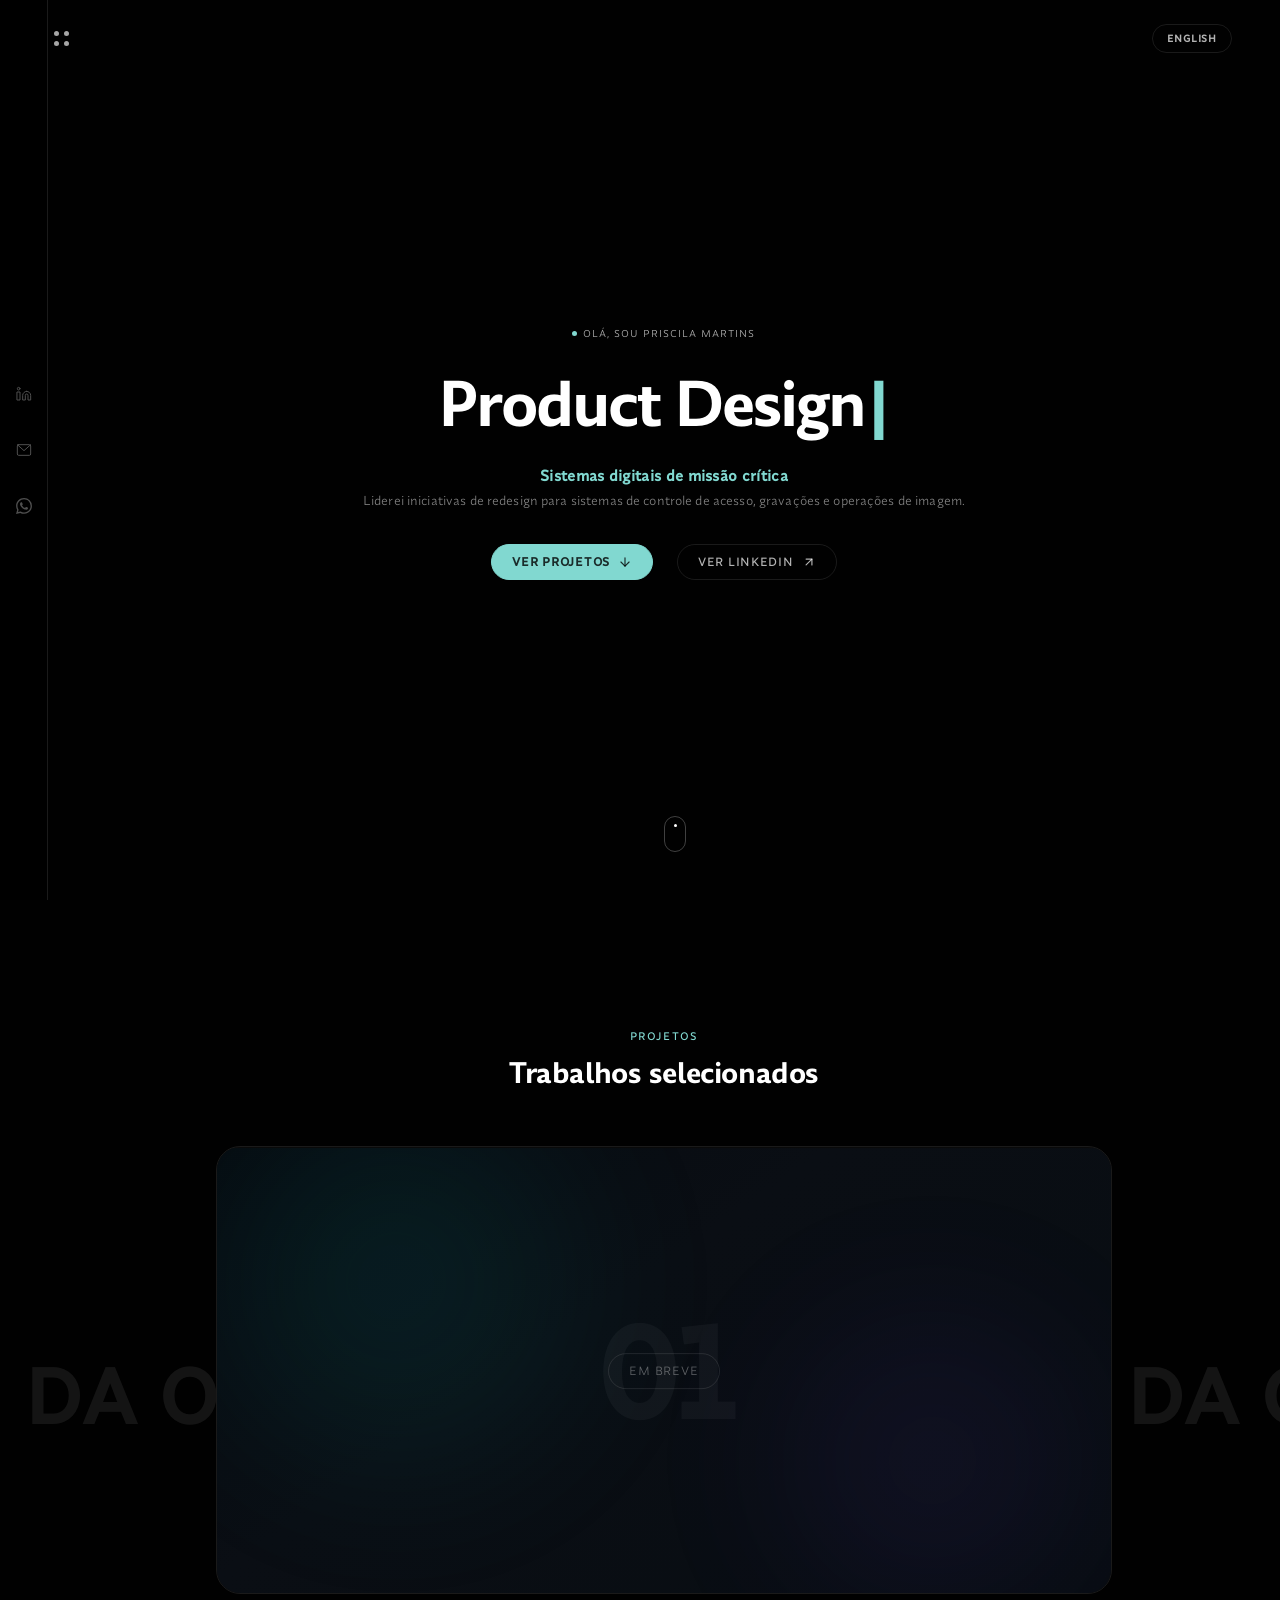
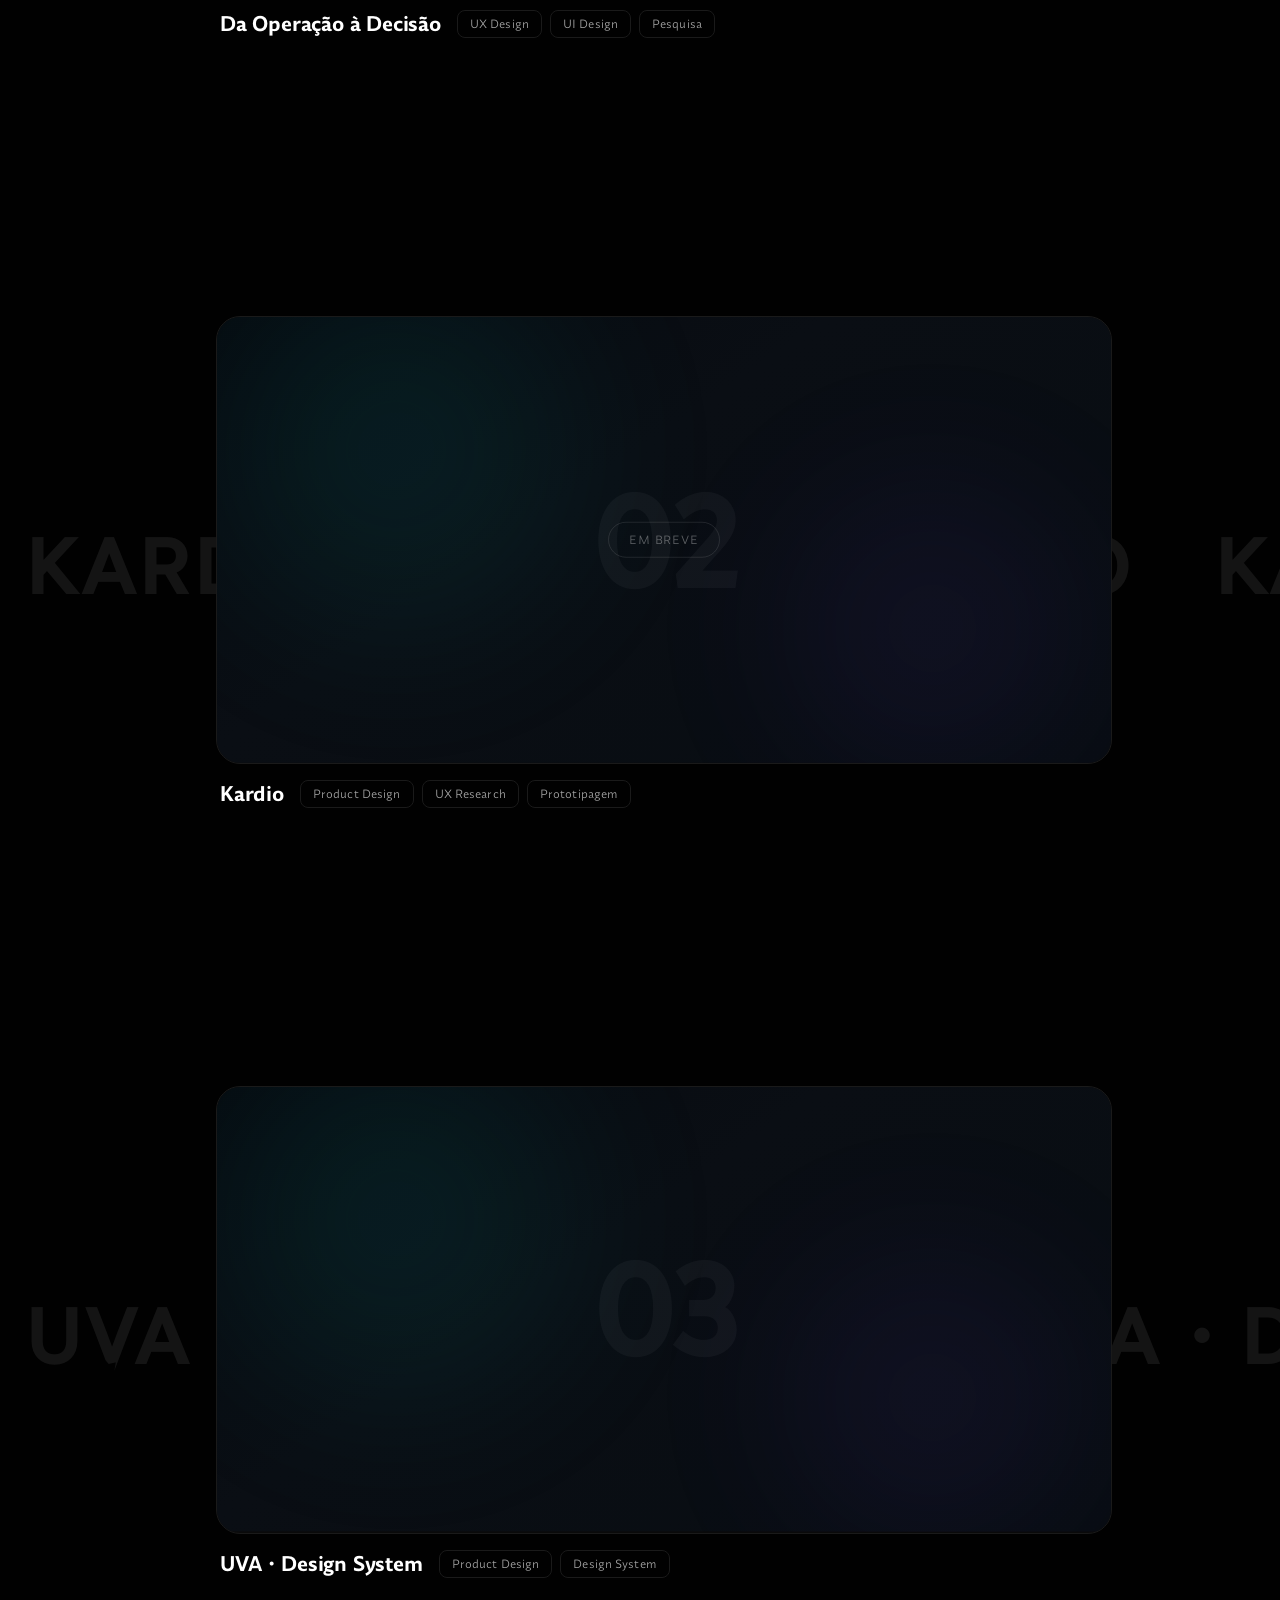
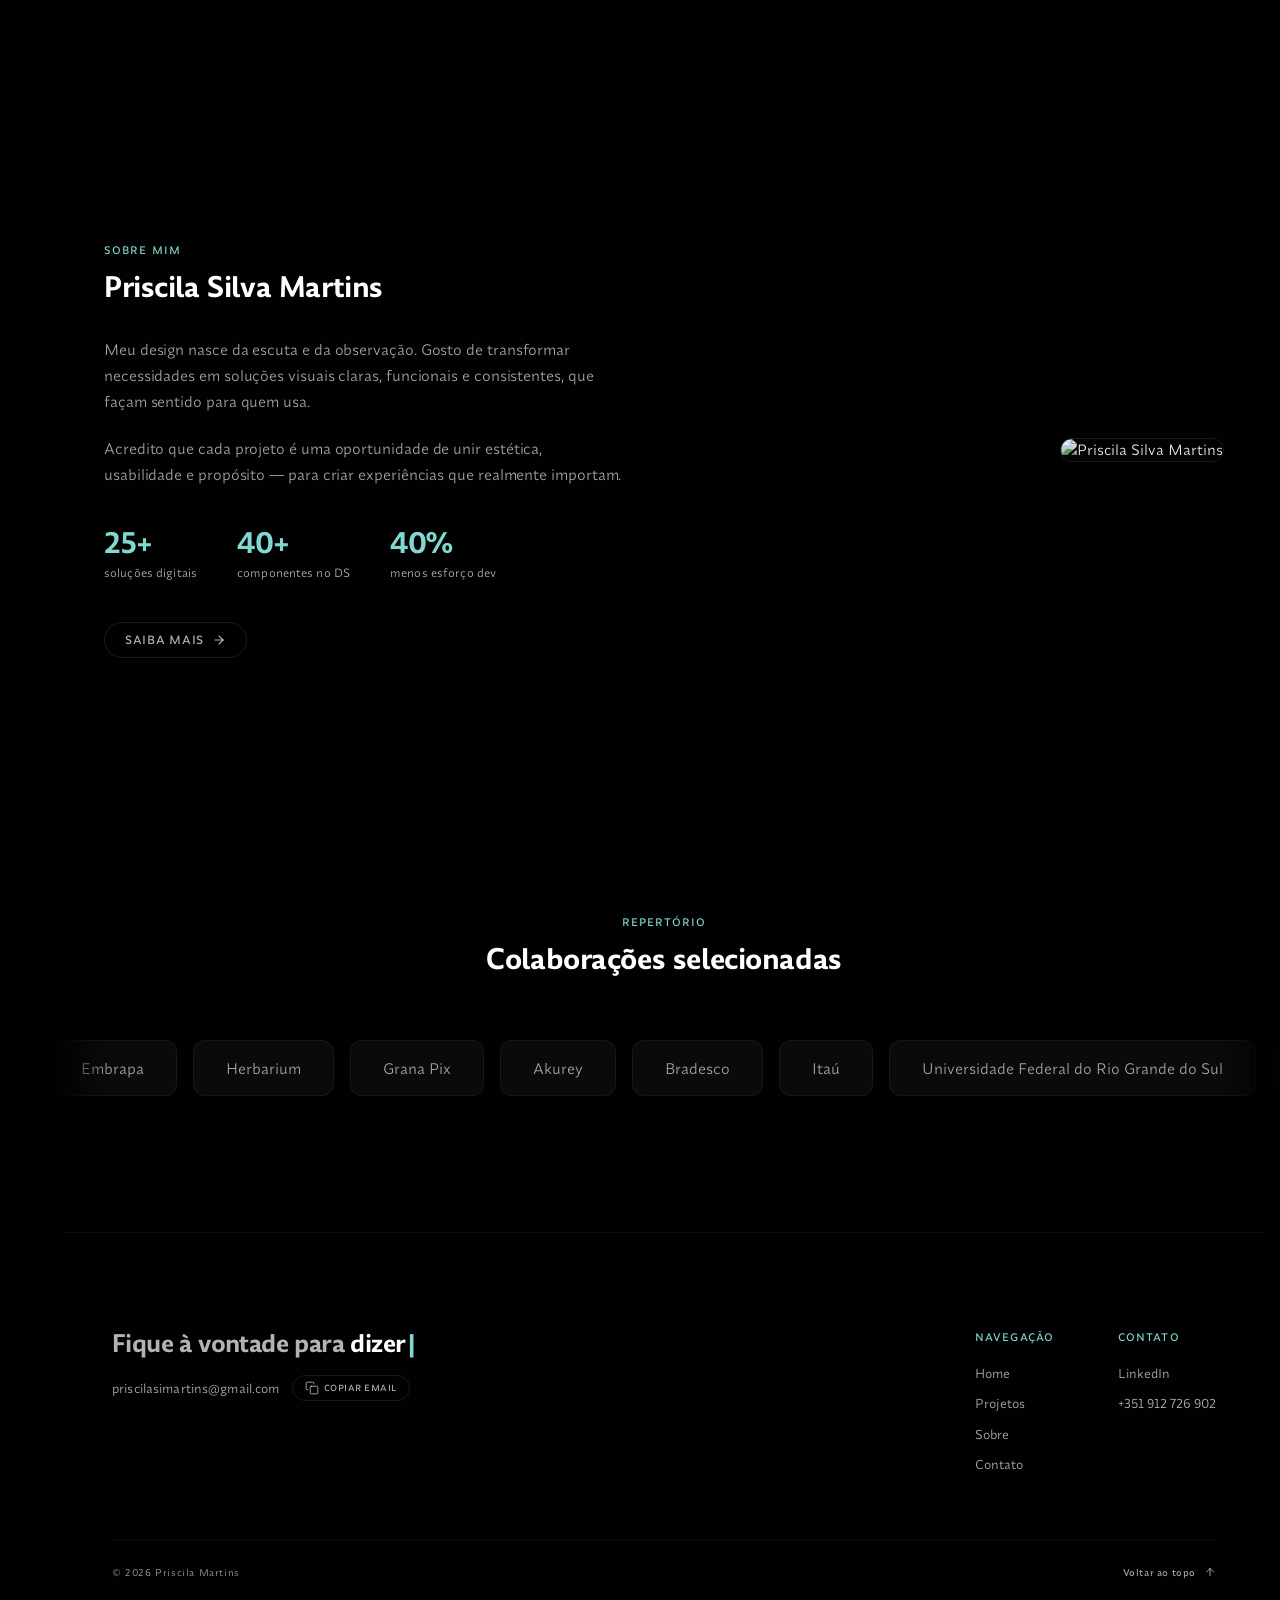
==== commit 7b3ea042: "Add Kardio case study (PT/EN), reorder projects, remove bold/italic from cases - Create kardio.html " ====
--- a/index.html
+++ b/index.html
@@ -120,6 +120,49 @@
       <div class="project-wrapper">
         <div class="project-marquee">
           <div class="project-marquee__track">
+            <span class="project-marquee__text">Kardio</span>
+            <span class="project-marquee__text">Kardio</span>
+            <span class="project-marquee__text">Kardio</span>
+            <span class="project-marquee__text">Kardio</span>
+          </div>
+        </div>
+        <a href="projects/kardio.html" class="project-card-link">
+        <article class="project-card">
+          <div class="project-card__inner">
+            <div class="project-card__front">
+              <div class="project-card__image">
+                <div class="project-card__placeholder">
+                  <span class="project-card__placeholder-number">02</span>
+                  <span class="project-card__placeholder-label">Em breve</span>
+                </div>
+              </div>
+              <div class="project-card__content">
+                <h3 class="project-card__title">Kardio</h3>
+                <div class="project-card__tags">
+                  <span class="project-card__tag">Product Design</span>
+                  <span class="project-card__tag">UX Research</span>
+                  <span class="project-card__tag">Prototipagem</span>
+                </div>
+              </div>
+            </div>
+            <div class="project-card__back">
+              <span class="project-card__back-number">02</span>
+              <h3 class="project-card__back-title">Kardio</h3>
+              <div class="project-card__back-tags">
+                <span class="project-card__back-tag">Product Design</span>
+                <span class="project-card__back-tag">UX Research</span>
+                <span class="project-card__back-tag">Prototipagem</span>
+              </div>
+            </div>
+          </div>
+        </article>
+        </a>
+      </div>
+
+      <!-- Project 3 -->
+      <div class="project-wrapper">
+        <div class="project-marquee">
+          <div class="project-marquee__track">
             <span class="project-marquee__text">UVA・Design System</span>
             <span class="project-marquee__text">UVA・Design System</span>
             <span class="project-marquee__text">UVA・Design System</span>
@@ -132,7 +175,7 @@
             <div class="project-card__front">
               <div class="project-card__image">
                 <div class="project-card__placeholder">
-                  <span class="project-card__placeholder-number">02</span>
+                  <span class="project-card__placeholder-number">03</span>
                 </div>
               </div>
               <div class="project-card__content">
@@ -144,54 +187,11 @@
               </div>
             </div>
             <div class="project-card__back">
-              <span class="project-card__back-number">02</span>
+              <span class="project-card__back-number">03</span>
               <h3 class="project-card__back-title">UVA・Design System</h3>
               <div class="project-card__back-tags">
                 <span class="project-card__back-tag">Product Design</span>
                 <span class="project-card__back-tag">Design System</span>
-              </div>
-            </div>
-          </div>
-        </article>
-        </a>
-      </div>
-
-      <!-- Project 3 -->
-      <div class="project-wrapper">
-        <div class="project-marquee">
-          <div class="project-marquee__track">
-            <span class="project-marquee__text">Projeto 03 — Nome do Projeto</span>
-            <span class="project-marquee__text">Projeto 03 — Nome do Projeto</span>
-            <span class="project-marquee__text">Projeto 03 — Nome do Projeto</span>
-            <span class="project-marquee__text">Projeto 03 — Nome do Projeto</span>
-          </div>
-        </div>
-        <a href="projects/projeto-03.html" class="project-card-link">
-        <article class="project-card">
-          <div class="project-card__inner">
-            <div class="project-card__front">
-              <div class="project-card__image">
-                <div class="project-card__placeholder">
-                  <span class="project-card__placeholder-number">03</span>
-                  <span class="project-card__placeholder-label">Em breve</span>
-                </div>
-              </div>
-              <div class="project-card__content">
-                <h3 class="project-card__title">Projeto 03 — Nome do Projeto</h3>
-                <div class="project-card__tags">
-                  <span class="project-card__tag">UX Research</span>
-                  <span class="project-card__tag">Prototipagem</span>
-                  <span class="project-card__tag">Testes</span>
-                </div>
-              </div>
-            </div>
-            <div class="project-card__back">
-              <span class="project-card__back-number">03</span>
-              <h3 class="project-card__back-title">Projeto 03 — Nome do Projeto</h3>
-              <div class="project-card__back-tags">
-                <span class="project-card__back-tag">UX Research</span>
-                <span class="project-card__back-tag">Prototipagem</span>
-                <span class="project-card__back-tag">Testes</span>
               </div>
             </div>
           </div>
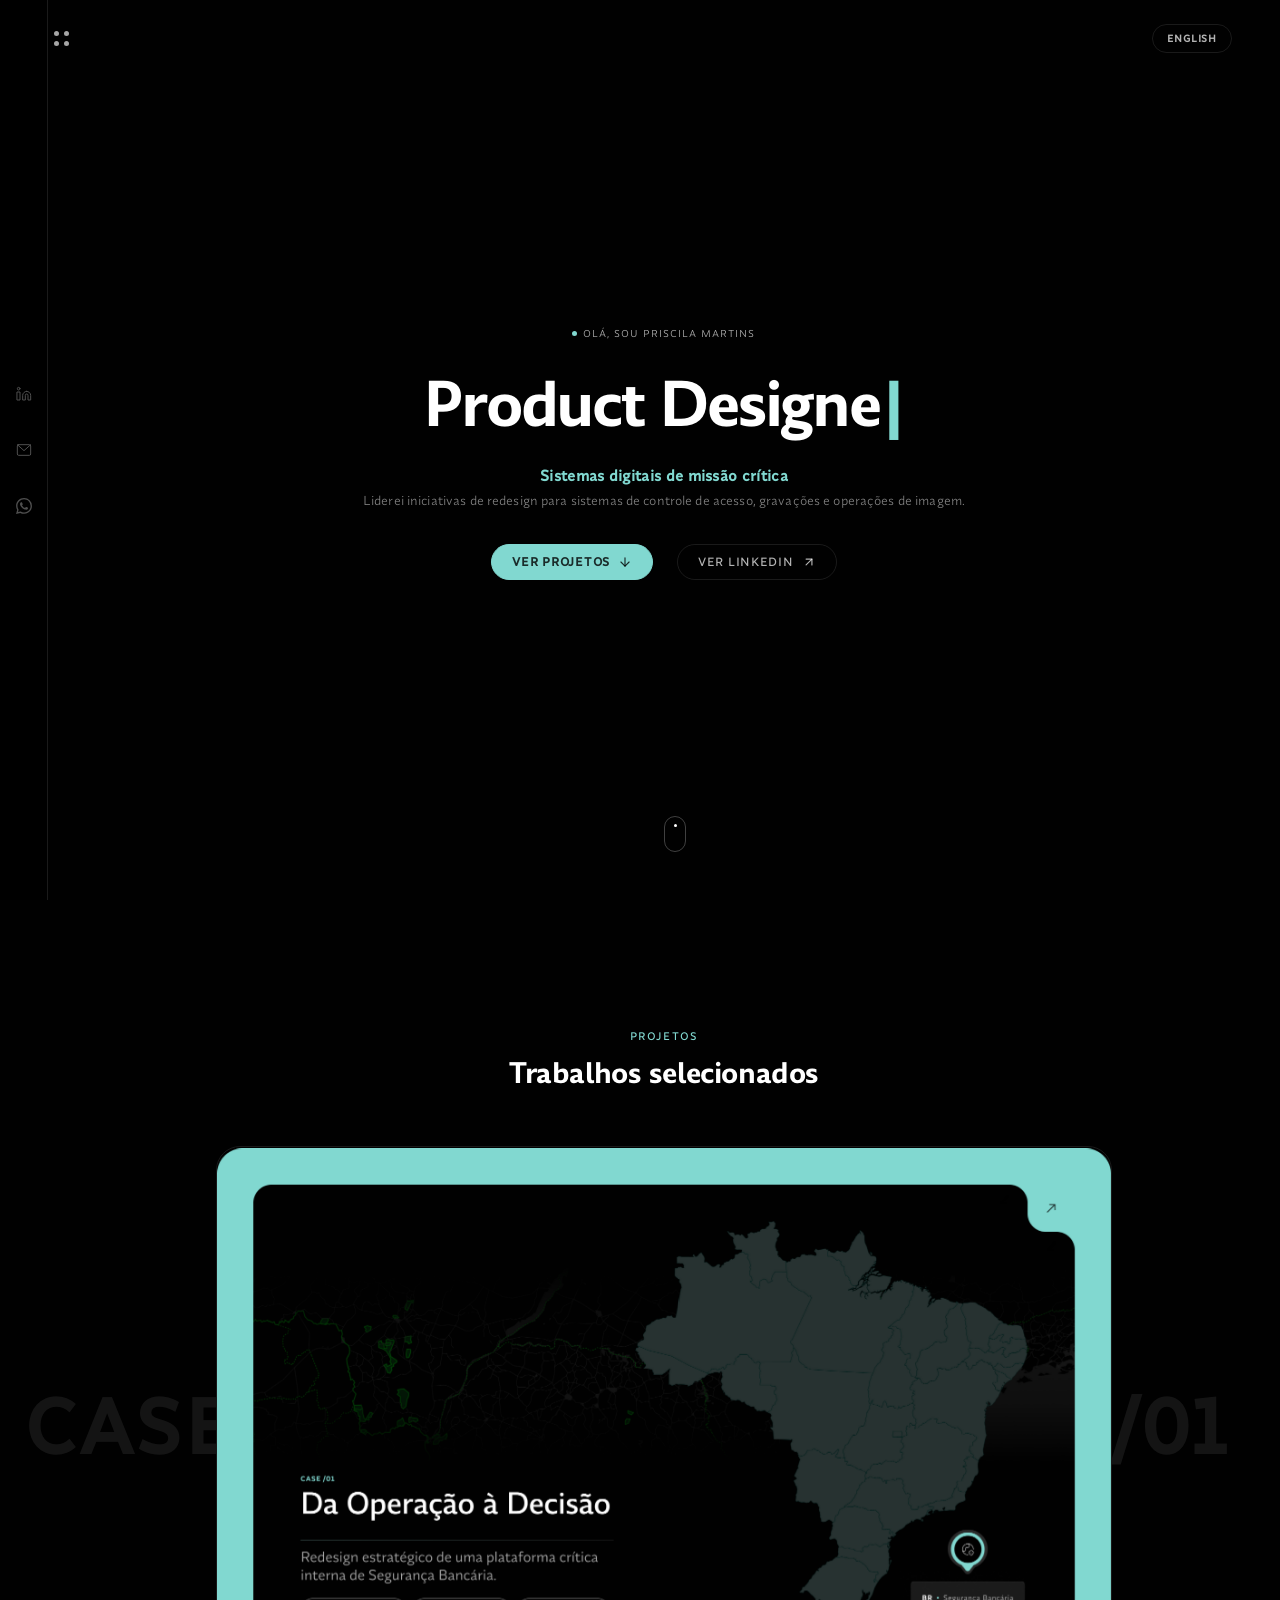
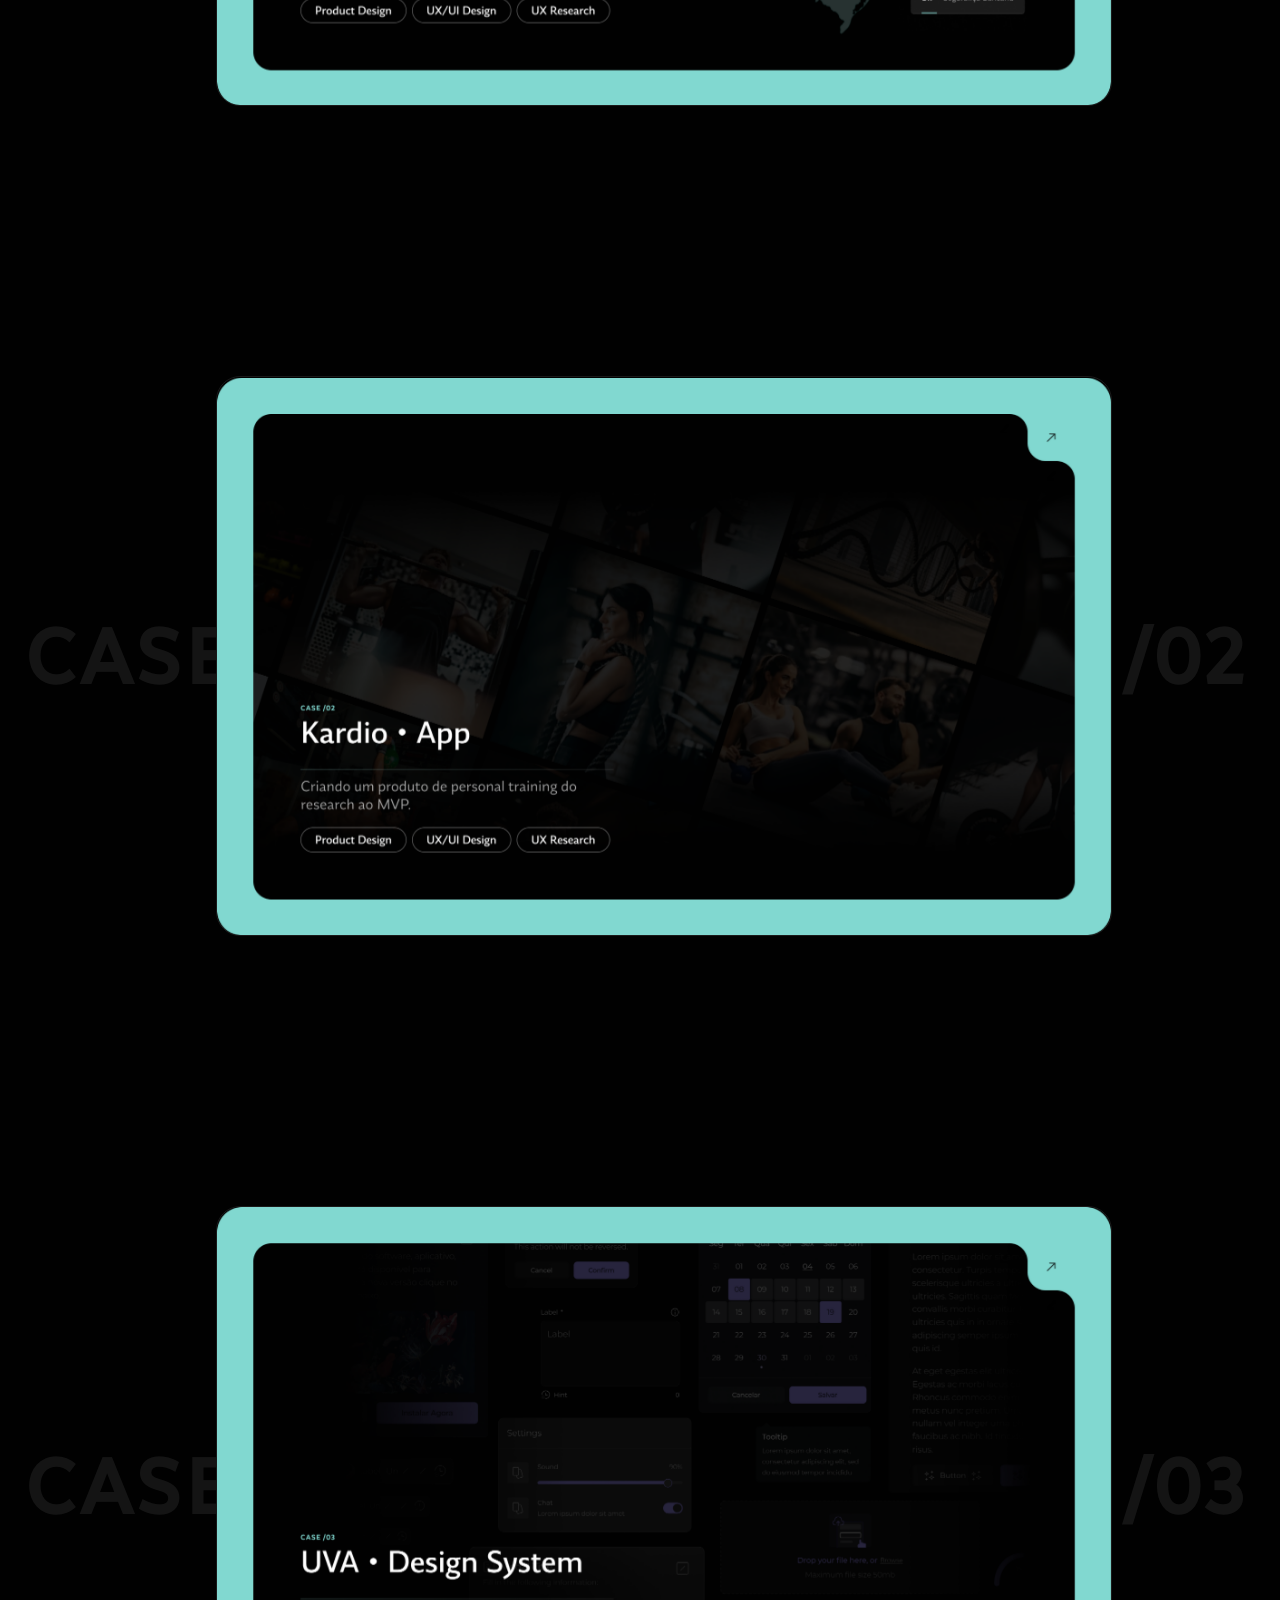
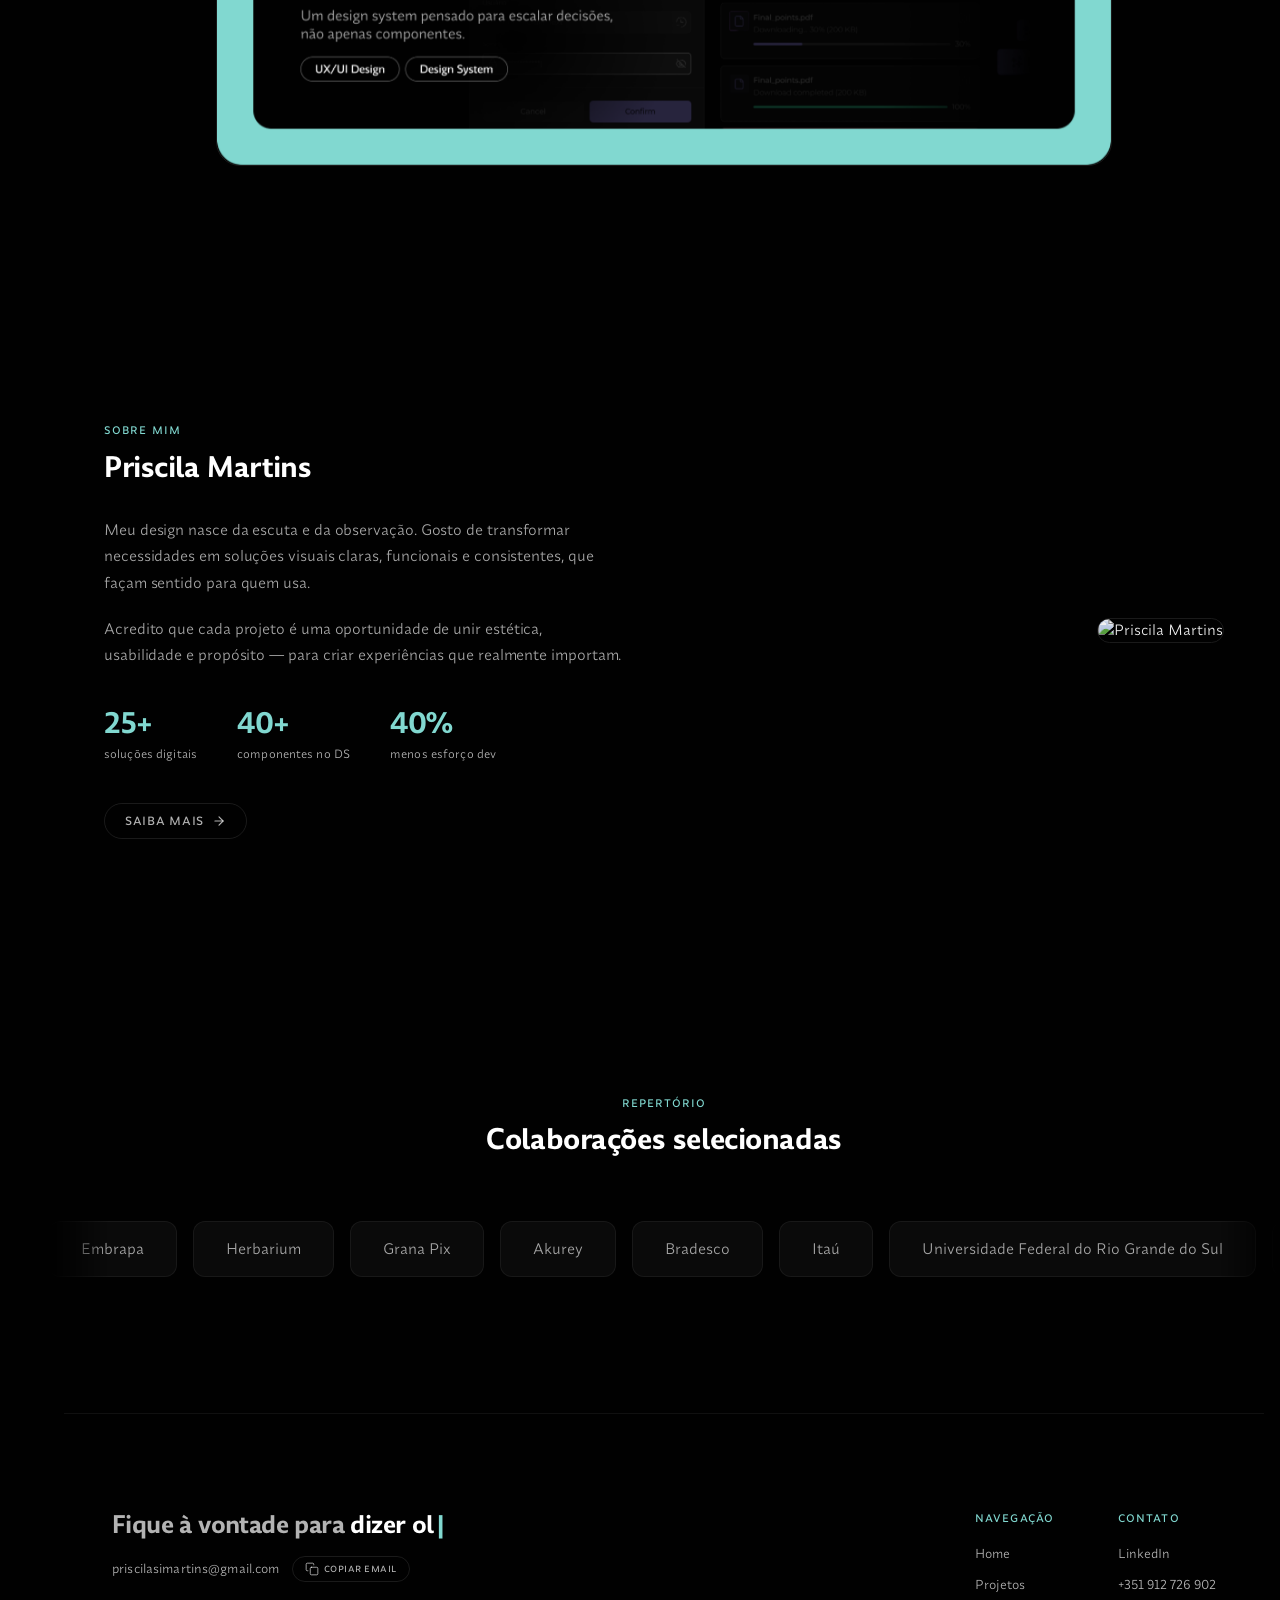
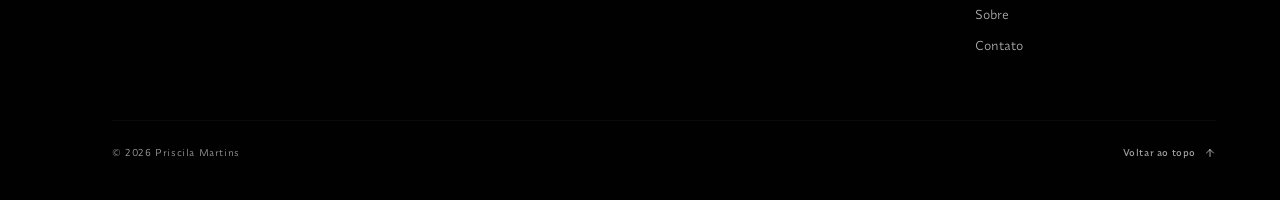
==== commit 8edb4e72: "Update project cards with new images, simplify card layout, rename title - Replace placeholder cards" ====
--- a/index.html
+++ b/index.html
@@ -3,7 +3,7 @@
 <head>
   <meta charset="UTF-8">
   <meta name="viewport" content="width=device-width, initial-scale=1.0">
-  <meta name="description" content="Priscila Silva Martins — Product Designer & UX/UI Designer. Criando experiências digitais que importam.">
+  <meta name="description" content="Priscila Martins — Product Designer & UX/UI Designer. Criando experiências digitais que importam.">
   <title>Priscila Martins | Product Designer</title>
   <link rel="stylesheet" href="css/style.css">
 </head>
@@ -57,7 +57,7 @@
       </div>
     </div>
     <div class="hero__photo">
-      <img src="assets/imgs/fotobanner.png" alt="Priscila Silva Martins">
+      <img src="assets/imgs/fotobanner.png" alt="Priscila Martins">
     </div>
     <div class="hero__scroll">
       <div class="scroll-mouse">
@@ -77,10 +77,16 @@
       <div class="project-wrapper">
         <div class="project-marquee">
           <div class="project-marquee__track">
-            <span class="project-marquee__text">Da Operação à Decisão</span>
-            <span class="project-marquee__text">Da Operação à Decisão</span>
-            <span class="project-marquee__text">Da Operação à Decisão</span>
-            <span class="project-marquee__text">Da Operação à Decisão</span>
+            <span class="project-marquee__text">Case /01</span>
+            <span class="project-marquee__text">Case /01</span>
+            <span class="project-marquee__text">Case /01</span>
+            <span class="project-marquee__text">Case /01</span>
+            <span class="project-marquee__text">Case /01</span>
+            <span class="project-marquee__text">Case /01</span>
+            <span class="project-marquee__text">Case /01</span>
+            <span class="project-marquee__text">Case /01</span>
+            <span class="project-marquee__text">Case /01</span>
+            <span class="project-marquee__text">Case /01</span>
           </div>
         </div>
         <a href="projects/da-operacao-a-decisao.html" class="project-card-link">
@@ -88,28 +94,11 @@
           <div class="project-card__inner">
             <div class="project-card__front">
               <div class="project-card__image">
-                <div class="project-card__placeholder">
-                  <span class="project-card__placeholder-number">01</span>
-                  <span class="project-card__placeholder-label">Em breve</span>
-                </div>
+                <img src="assets/imgs/projetos/Portugues/case1.png" alt="Da Operação à Decisão">
               </div>
-              <div class="project-card__content">
-                <h3 class="project-card__title">Da Operação à Decisão</h3>
-                <div class="project-card__tags">
-                  <span class="project-card__tag">UX Design</span>
-                  <span class="project-card__tag">UI Design</span>
-                  <span class="project-card__tag">Pesquisa</span>
-                </div>
-              </div>
             </div>
             <div class="project-card__back">
-              <span class="project-card__back-number">01</span>
-              <h3 class="project-card__back-title">Da Operação à Decisão</h3>
-              <div class="project-card__back-tags">
-                <span class="project-card__back-tag">UX Design</span>
-                <span class="project-card__back-tag">UI Design</span>
-                <span class="project-card__back-tag">Pesquisa</span>
-              </div>
+              <img src="assets/imgs/projetos/Portugues/case1.png" alt="Da Operação à Decisão" class="project-card__back-img">
             </div>
           </div>
         </article>
@@ -120,10 +109,16 @@
       <div class="project-wrapper">
         <div class="project-marquee">
           <div class="project-marquee__track">
-            <span class="project-marquee__text">Kardio</span>
-            <span class="project-marquee__text">Kardio</span>
-            <span class="project-marquee__text">Kardio</span>
-            <span class="project-marquee__text">Kardio</span>
+            <span class="project-marquee__text">Case /02</span>
+            <span class="project-marquee__text">Case /02</span>
+            <span class="project-marquee__text">Case /02</span>
+            <span class="project-marquee__text">Case /02</span>
+            <span class="project-marquee__text">Case /02</span>
+            <span class="project-marquee__text">Case /02</span>
+            <span class="project-marquee__text">Case /02</span>
+            <span class="project-marquee__text">Case /02</span>
+            <span class="project-marquee__text">Case /02</span>
+            <span class="project-marquee__text">Case /02</span>
           </div>
         </div>
         <a href="projects/kardio.html" class="project-card-link">
@@ -131,28 +126,11 @@
           <div class="project-card__inner">
             <div class="project-card__front">
               <div class="project-card__image">
-                <div class="project-card__placeholder">
-                  <span class="project-card__placeholder-number">02</span>
-                  <span class="project-card__placeholder-label">Em breve</span>
-                </div>
+                <img src="assets/imgs/projetos/Portugues/case2.png" alt="Kardio">
               </div>
-              <div class="project-card__content">
-                <h3 class="project-card__title">Kardio</h3>
-                <div class="project-card__tags">
-                  <span class="project-card__tag">Product Design</span>
-                  <span class="project-card__tag">UX Research</span>
-                  <span class="project-card__tag">Prototipagem</span>
-                </div>
-              </div>
             </div>
             <div class="project-card__back">
-              <span class="project-card__back-number">02</span>
-              <h3 class="project-card__back-title">Kardio</h3>
-              <div class="project-card__back-tags">
-                <span class="project-card__back-tag">Product Design</span>
-                <span class="project-card__back-tag">UX Research</span>
-                <span class="project-card__back-tag">Prototipagem</span>
-              </div>
+              <img src="assets/imgs/projetos/Portugues/case2.png" alt="Kardio" class="project-card__back-img">
             </div>
           </div>
         </article>
@@ -163,10 +141,16 @@
       <div class="project-wrapper">
         <div class="project-marquee">
           <div class="project-marquee__track">
-            <span class="project-marquee__text">UVA・Design System</span>
-            <span class="project-marquee__text">UVA・Design System</span>
-            <span class="project-marquee__text">UVA・Design System</span>
-            <span class="project-marquee__text">UVA・Design System</span>
+            <span class="project-marquee__text">Case /03</span>
+            <span class="project-marquee__text">Case /03</span>
+            <span class="project-marquee__text">Case /03</span>
+            <span class="project-marquee__text">Case /03</span>
+            <span class="project-marquee__text">Case /03</span>
+            <span class="project-marquee__text">Case /03</span>
+            <span class="project-marquee__text">Case /03</span>
+            <span class="project-marquee__text">Case /03</span>
+            <span class="project-marquee__text">Case /03</span>
+            <span class="project-marquee__text">Case /03</span>
           </div>
         </div>
         <a href="projects/uva-design-system.html" class="project-card-link">
@@ -174,25 +158,11 @@
           <div class="project-card__inner">
             <div class="project-card__front">
               <div class="project-card__image">
-                <div class="project-card__placeholder">
-                  <span class="project-card__placeholder-number">03</span>
-                </div>
+                <img src="assets/imgs/projetos/Portugues/case3.png" alt="UVA Design System">
               </div>
-              <div class="project-card__content">
-                <h3 class="project-card__title">UVA・Design System</h3>
-                <div class="project-card__tags">
-                  <span class="project-card__tag">Product Design</span>
-                  <span class="project-card__tag">Design System</span>
-                </div>
-              </div>
             </div>
             <div class="project-card__back">
-              <span class="project-card__back-number">03</span>
-              <h3 class="project-card__back-title">UVA・Design System</h3>
-              <div class="project-card__back-tags">
-                <span class="project-card__back-tag">Product Design</span>
-                <span class="project-card__back-tag">Design System</span>
-              </div>
+              <img src="assets/imgs/projetos/Portugues/case3.png" alt="UVA Design System" class="project-card__back-img">
             </div>
           </div>
         </article>
@@ -207,7 +177,7 @@
     <div class="about">
       <div class="about__info fade-in">
         <p class="section__label">Sobre mim</p>
-        <h2 class="section__title">Priscila Silva Martins</h2>
+        <h2 class="section__title">Priscila Martins</h2>
         <p class="about__text">
           Meu design nasce da escuta e da observação. Gosto de transformar necessidades em soluções visuais claras, funcionais e consistentes, que façam sentido para quem usa.
         </p>
@@ -235,7 +205,7 @@
       </div>
       <div class="about__visual fade-in">
         <div class="about__image-wrapper">
-          <img src="assets/imgs/fotobanner.png" alt="Priscila Silva Martins">
+          <img src="assets/imgs/fotobanner.png" alt="Priscila Martins">
         </div>
       </div>
     </div>
--- a/css/style.css
+++ b/css/style.css
@@ -811,11 +811,13 @@
   display: flex;
   flex-direction: column;
   gap: 30vh;
+  overflow: visible;
 }
 
 /* Project wrapper with marquee */
 .project-wrapper {
   position: relative;
+  overflow: visible;
   opacity: 0;
   transform: translateY(60px);
   transition: opacity 0.8s cubic-bezier(0.16, 1, 0.3, 1),
@@ -836,7 +838,8 @@
   position: absolute;
   top: 50%;
   left: 50%;
-  transform: translate(-50%, -50%);
+  margin-left: -50vw;
+  transform: translateY(-50%);
   width: 100vw;
   overflow: hidden;
   pointer-events: none;
@@ -913,42 +916,19 @@
   transform: rotateX(180deg);
   border-radius: var(--radius-lg);
   border: 1px solid var(--border);
-  background: linear-gradient(145deg, #060a0f 0%, #0a0e14 40%, #080d12 100%);
-  display: flex;
-  flex-direction: column;
-  align-items: center;
-  justify-content: center;
-  gap: var(--space-20);
-  padding: var(--space-48);
   overflow: hidden;
 }
 
-.project-card__back::before,
-.project-card__back::after {
-  content: '';
-  position: absolute;
-  border-radius: 50%;
-  filter: blur(70px);
-  opacity: 0.22;
-  will-change: transform;
-}
-
-.project-card__back::before {
-  width: 60%;
-  height: 120%;
-  top: -30%;
-  left: -10%;
-  background: radial-gradient(circle, rgba(10, 186, 181, 0.6) 0%, transparent 70%);
-  animation: auroraBlob1 18s ease-in-out infinite alternate;
-}
-
-.project-card__back::after {
-  width: 50%;
-  height: 100%;
-  bottom: -20%;
-  right: -5%;
-  background: radial-gradient(circle, rgba(108, 60, 224, 0.5) 0%, transparent 70%);
-  animation: auroraBlob2 15s ease-in-out infinite alternate;
+.project-card__back-img {
+  width: 100%;
+  height: auto;
+  display: block;
+}
+
+.project-card__back-number,
+.project-card__back-title,
+.project-card__back-tags {
+  display: none;
 }
 
 .project-card__back-number {
@@ -994,10 +974,8 @@
 /* Image area */
 .project-card__image {
   width: 100%;
-  aspect-ratio: 16 / 8;
   overflow: hidden;
   position: relative;
-  background: var(--bg-card);
   border-radius: var(--radius-lg);
   border: 1px solid var(--border);
   transition: border-color var(--transition-slow),
@@ -1013,8 +991,8 @@
 
 .project-card__image img {
   width: 100%;
-  height: 100%;
-  object-fit: cover;
+  height: auto;
+  display: block;
   transition: transform 1.2s cubic-bezier(0.16, 1, 0.3, 1),
               filter 0.6s ease;
   will-change: transform;
@@ -1140,9 +1118,7 @@
 
 @media (prefers-reduced-motion: reduce) {
   .project-card__placeholder::before,
-  .project-card__placeholder::after,
-  .project-card__back::before,
-  .project-card__back::after {
+  .project-card__placeholder::after {
     animation: none;
   }
 }
@@ -1871,9 +1847,6 @@
     max-width: 100%;
   }
 
-  .project-card__image {
-    aspect-ratio: 16 / 10;
-  }
 
   .project-card__placeholder-number {
     font-size: 5rem;
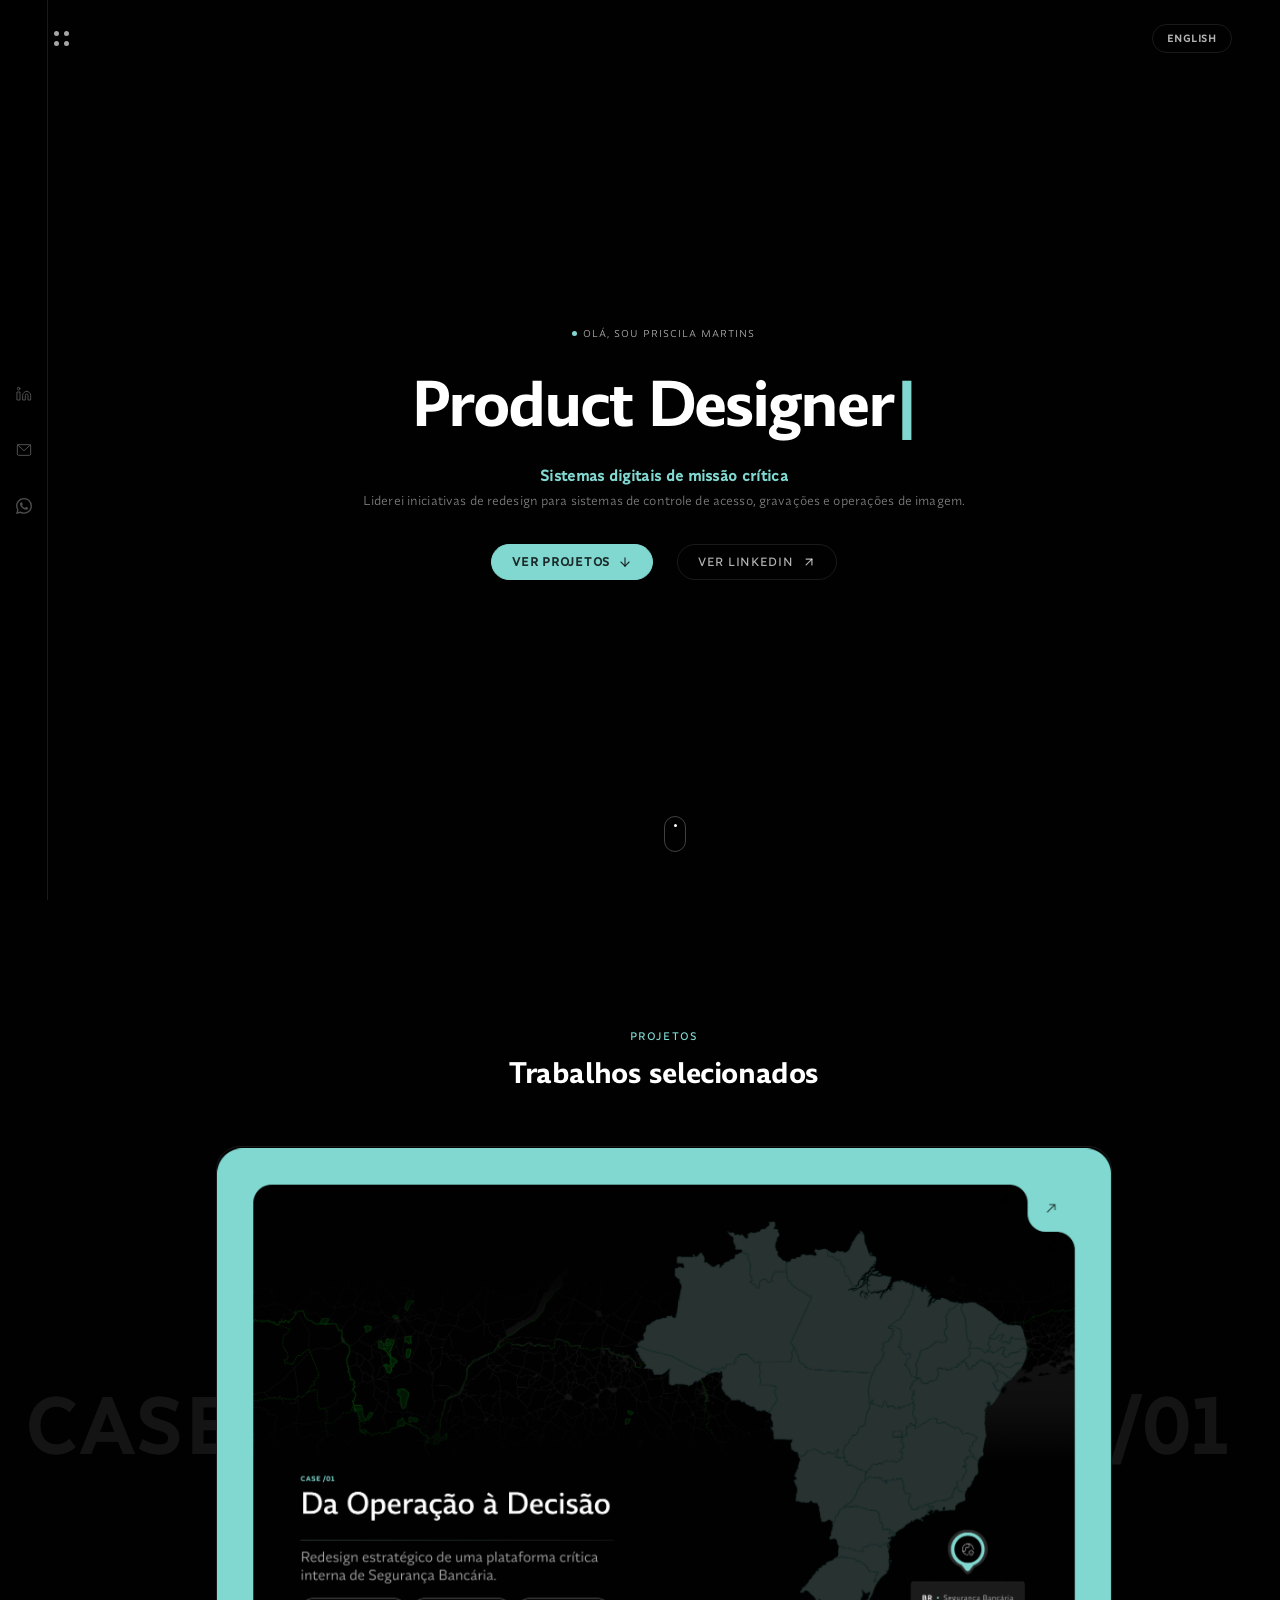
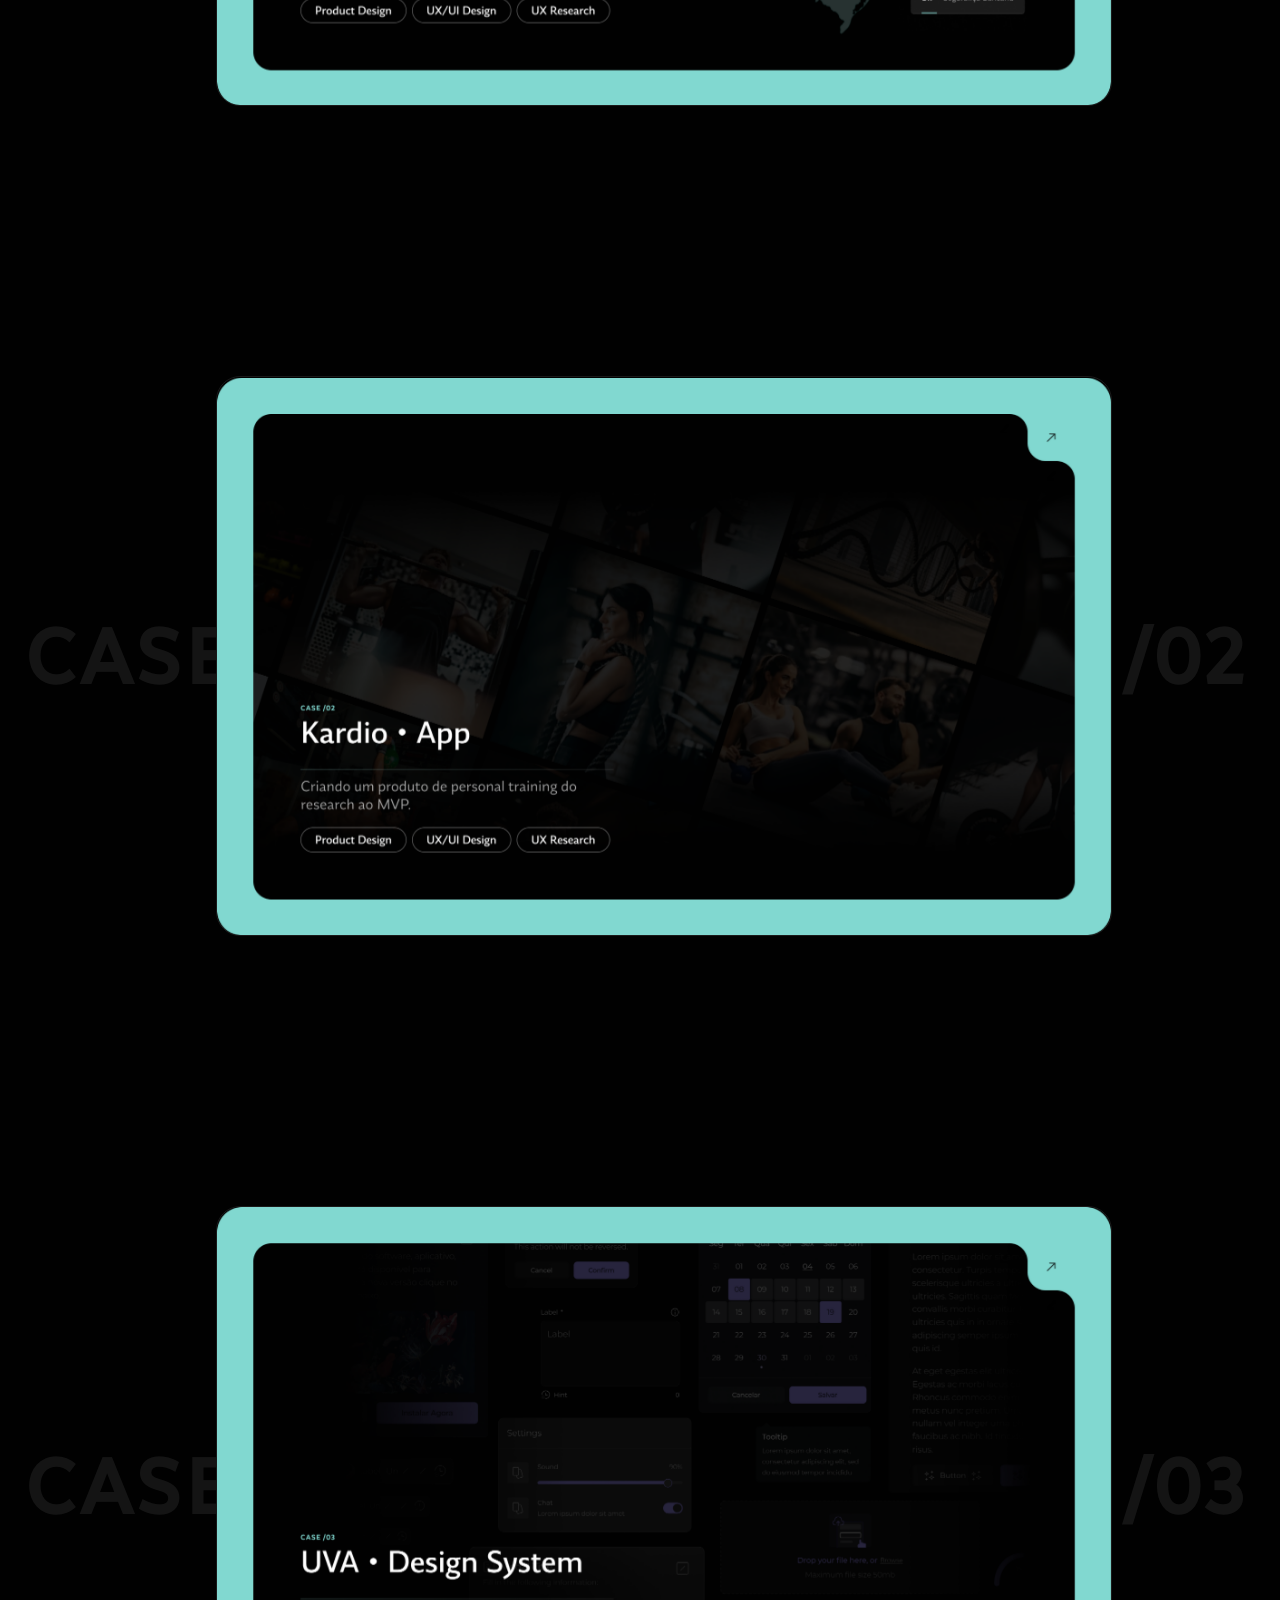
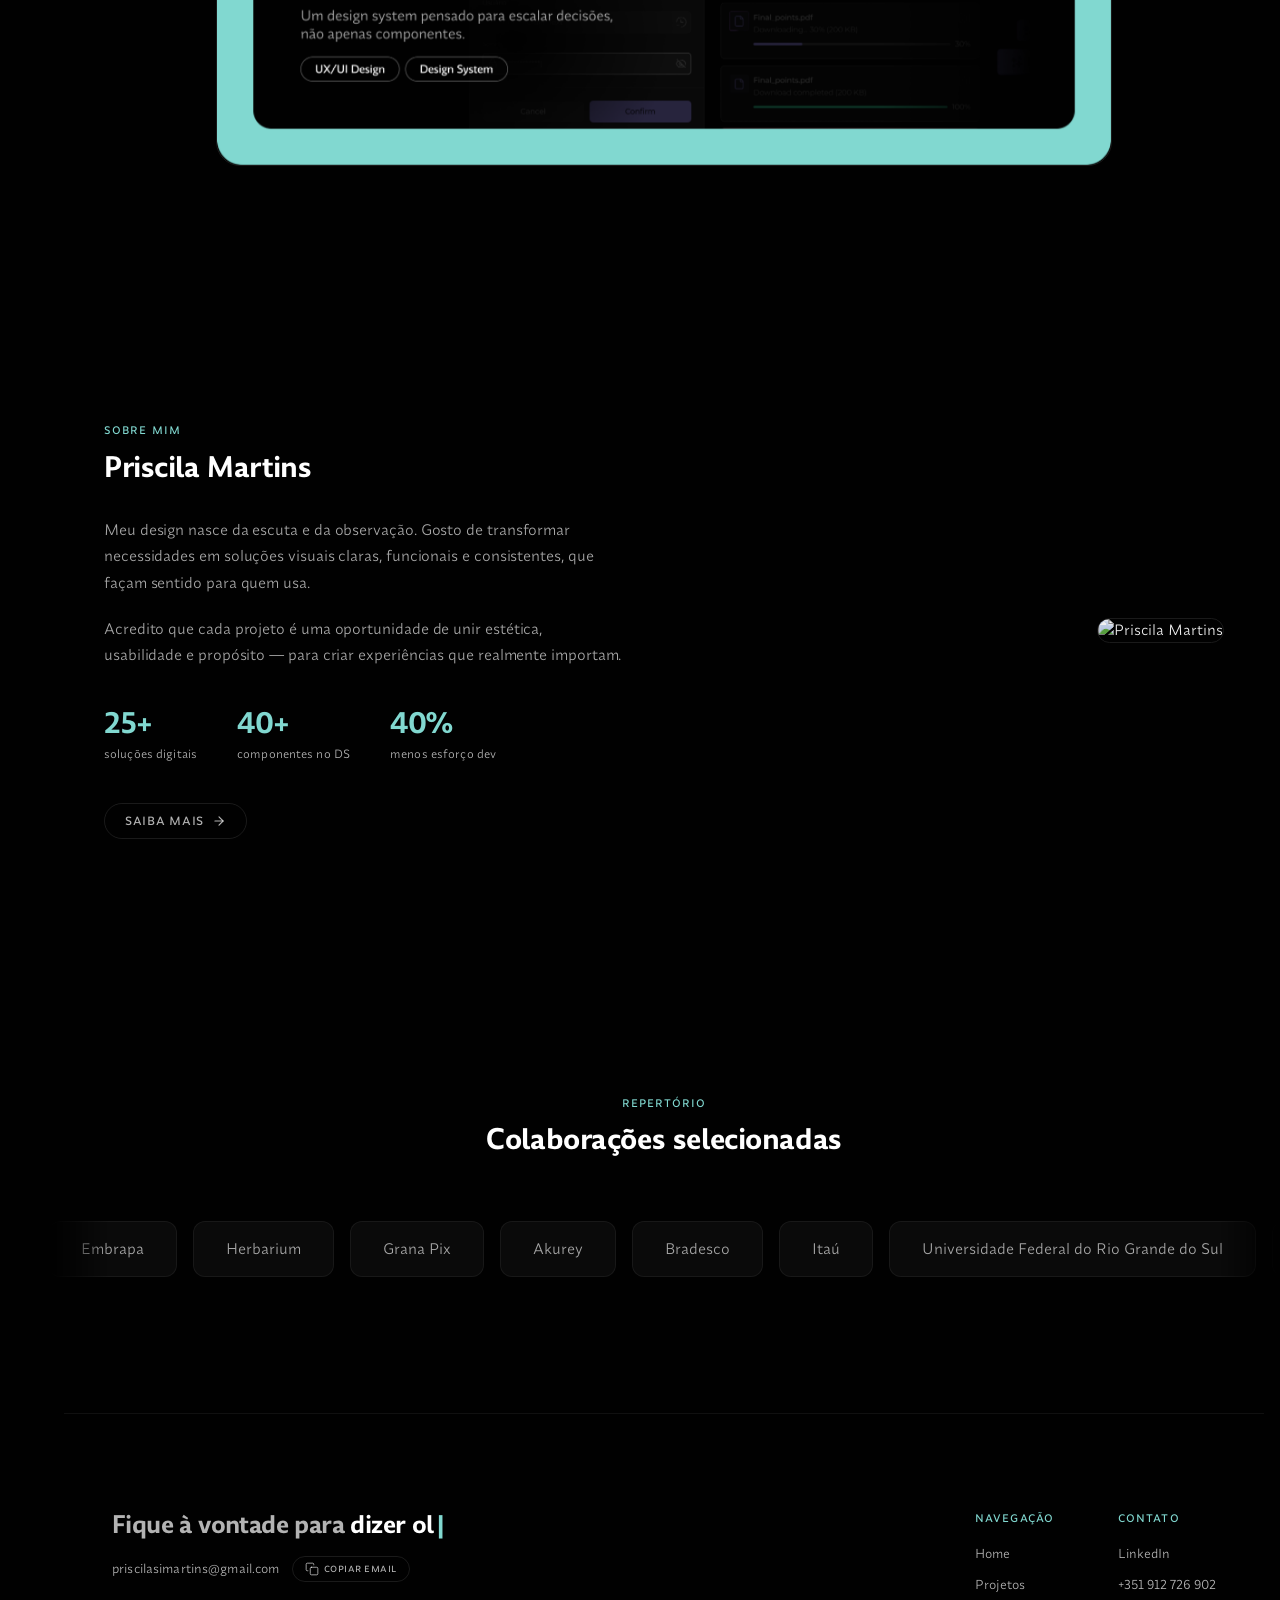
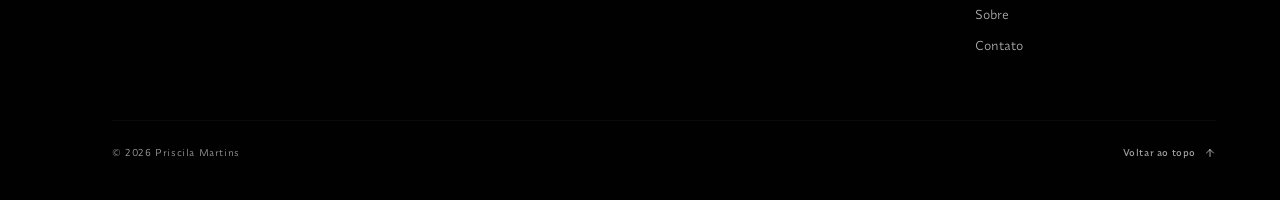
==== commit 2bbb1eec: "Add favicon, editorial research charts for Kardio, and favicon link across all pages Co-Authored-By:" ====
--- a/index.html
+++ b/index.html
@@ -5,6 +5,7 @@
   <meta name="viewport" content="width=device-width, initial-scale=1.0">
   <meta name="description" content="Priscila Martins — Product Designer & UX/UI Designer. Criando experiências digitais que importam.">
   <title>Priscila Martins | Product Designer</title>
+  <link rel="icon" href="assets/favicon.svg" type="image/svg+xml">
   <link rel="stylesheet" href="css/style.css">
 </head>
 <body>
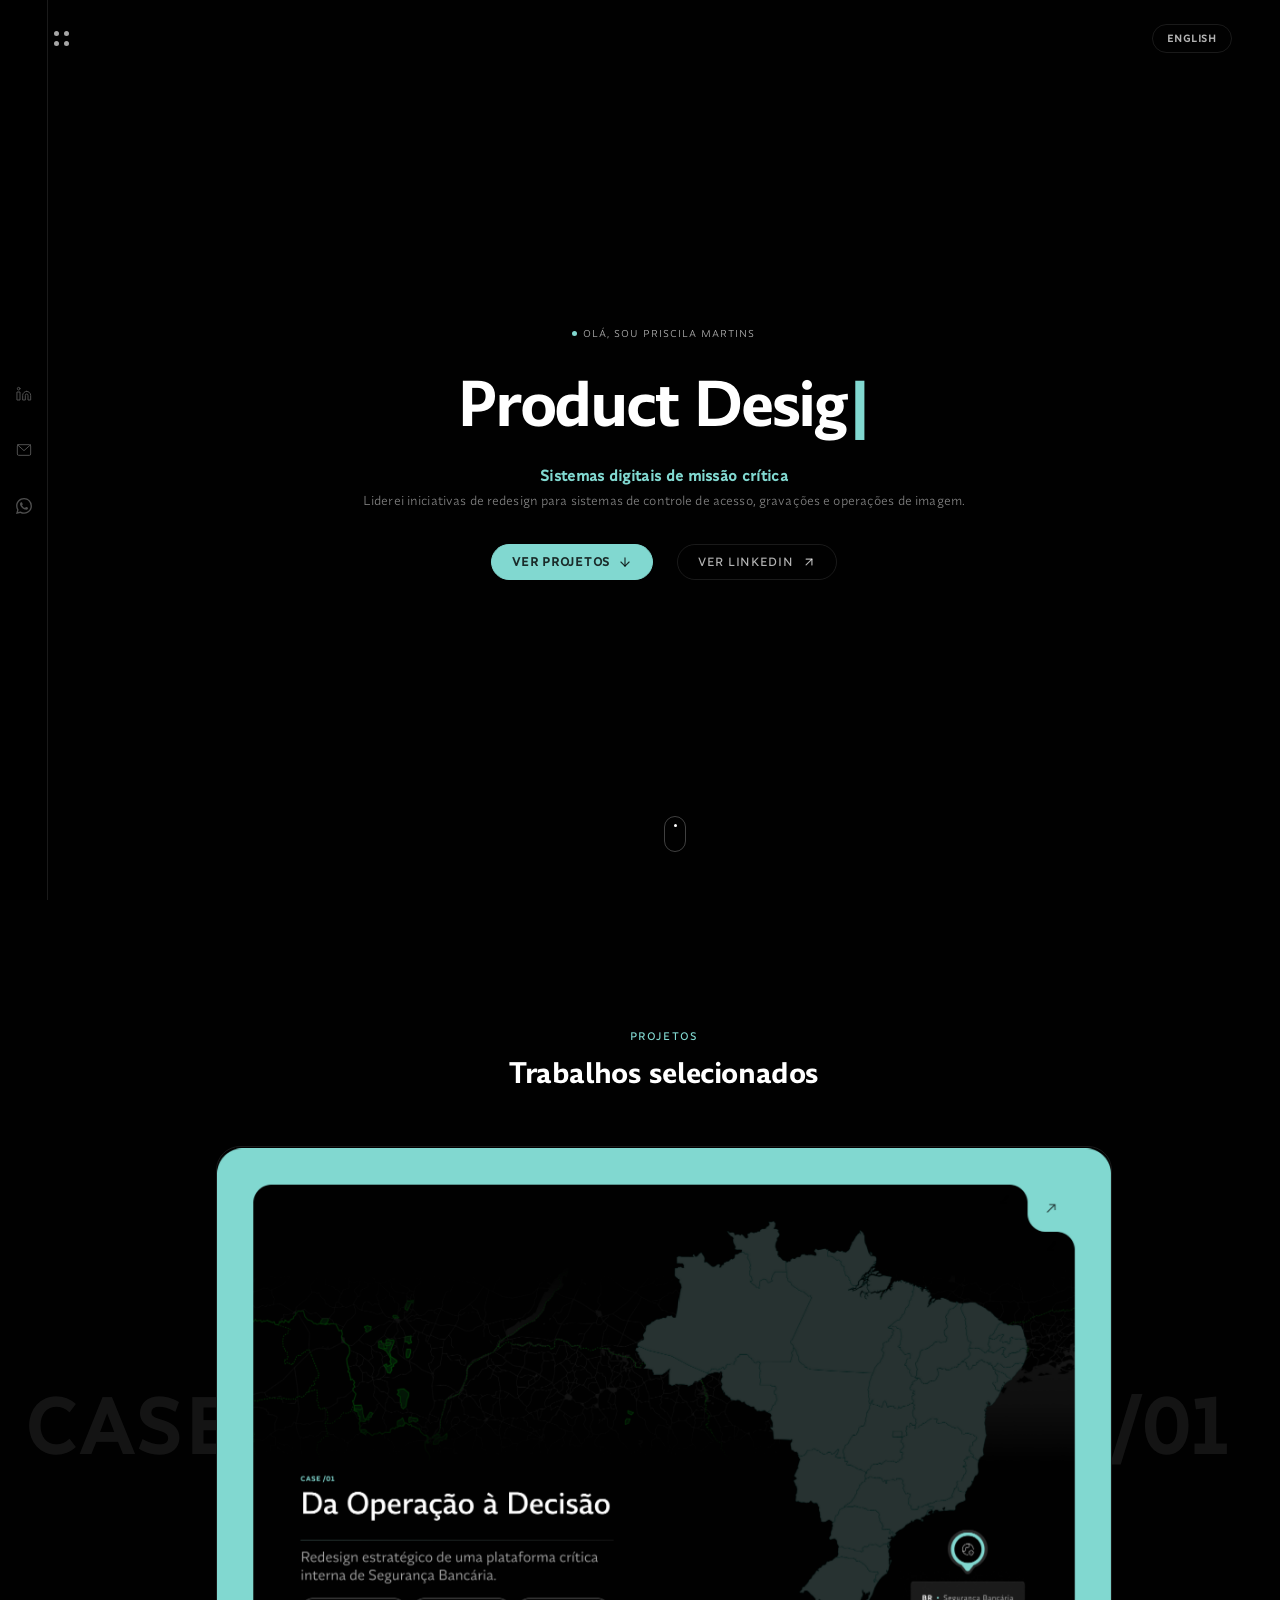
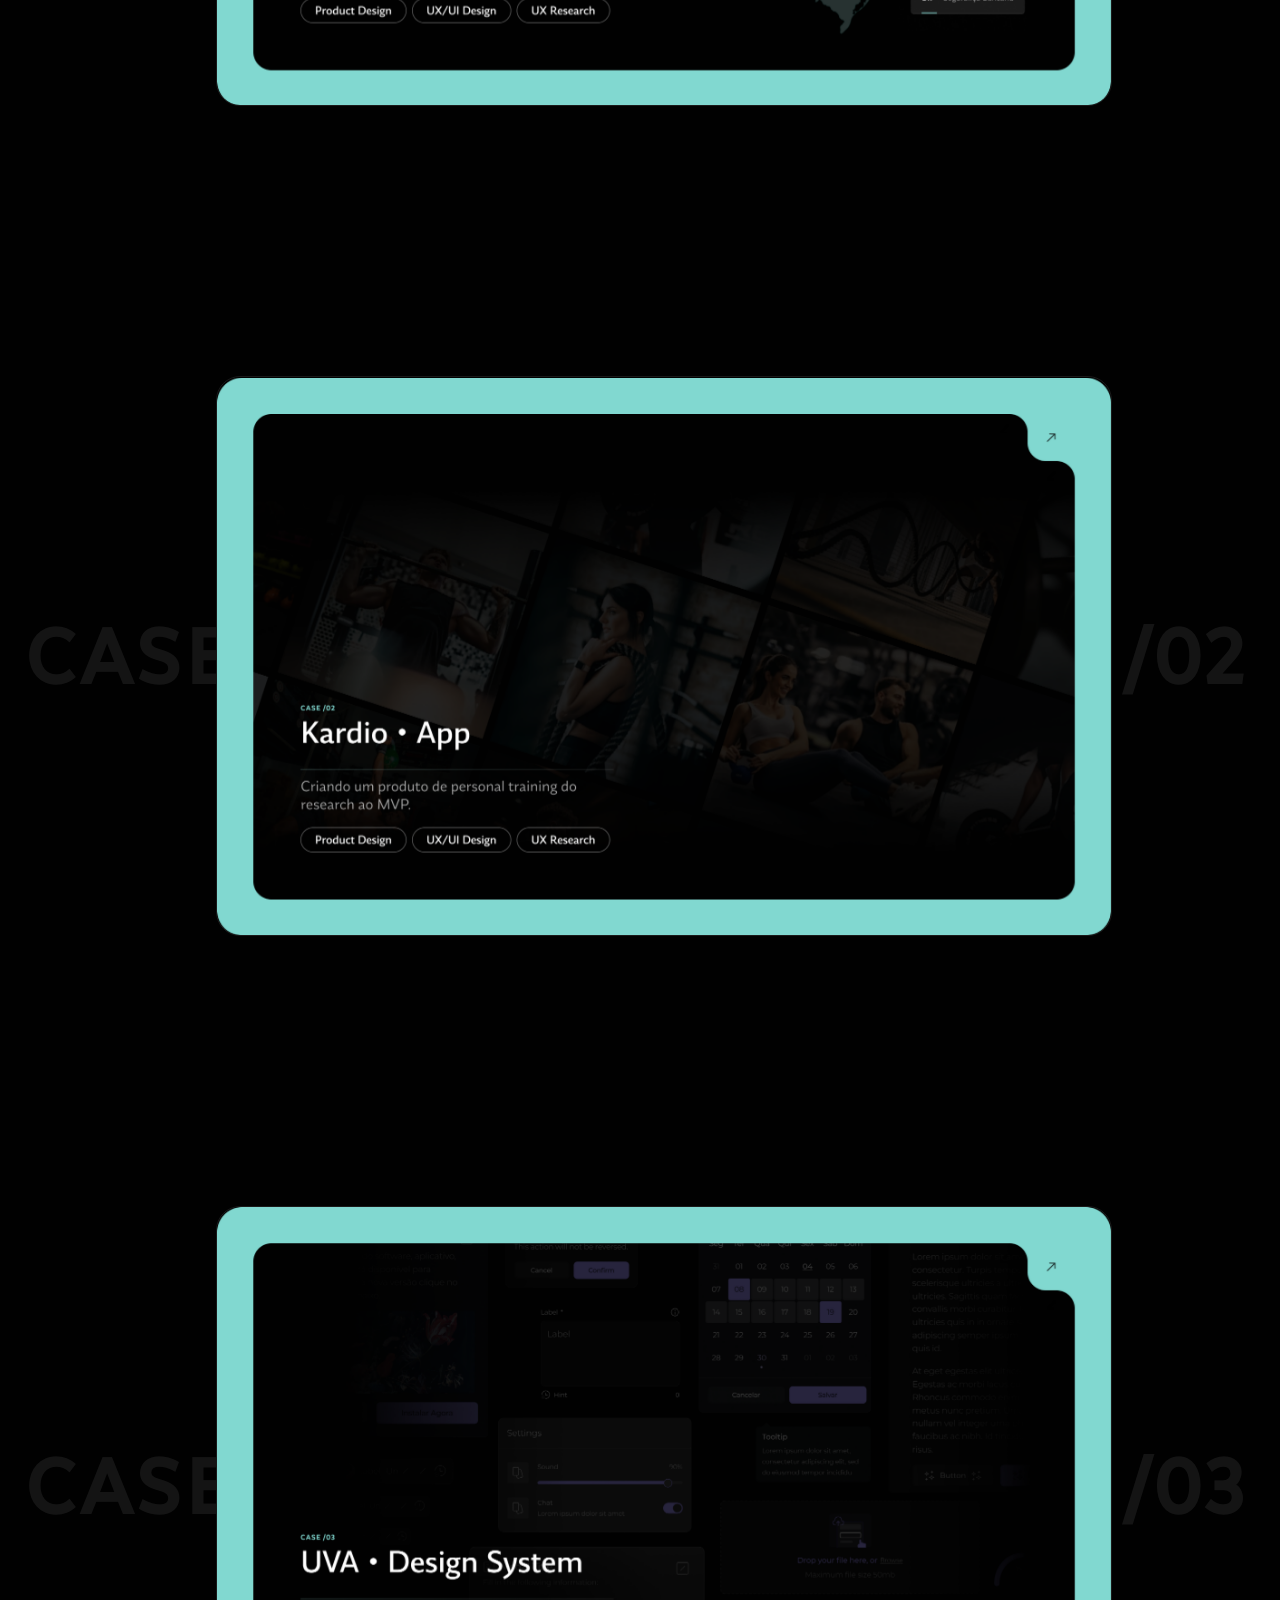
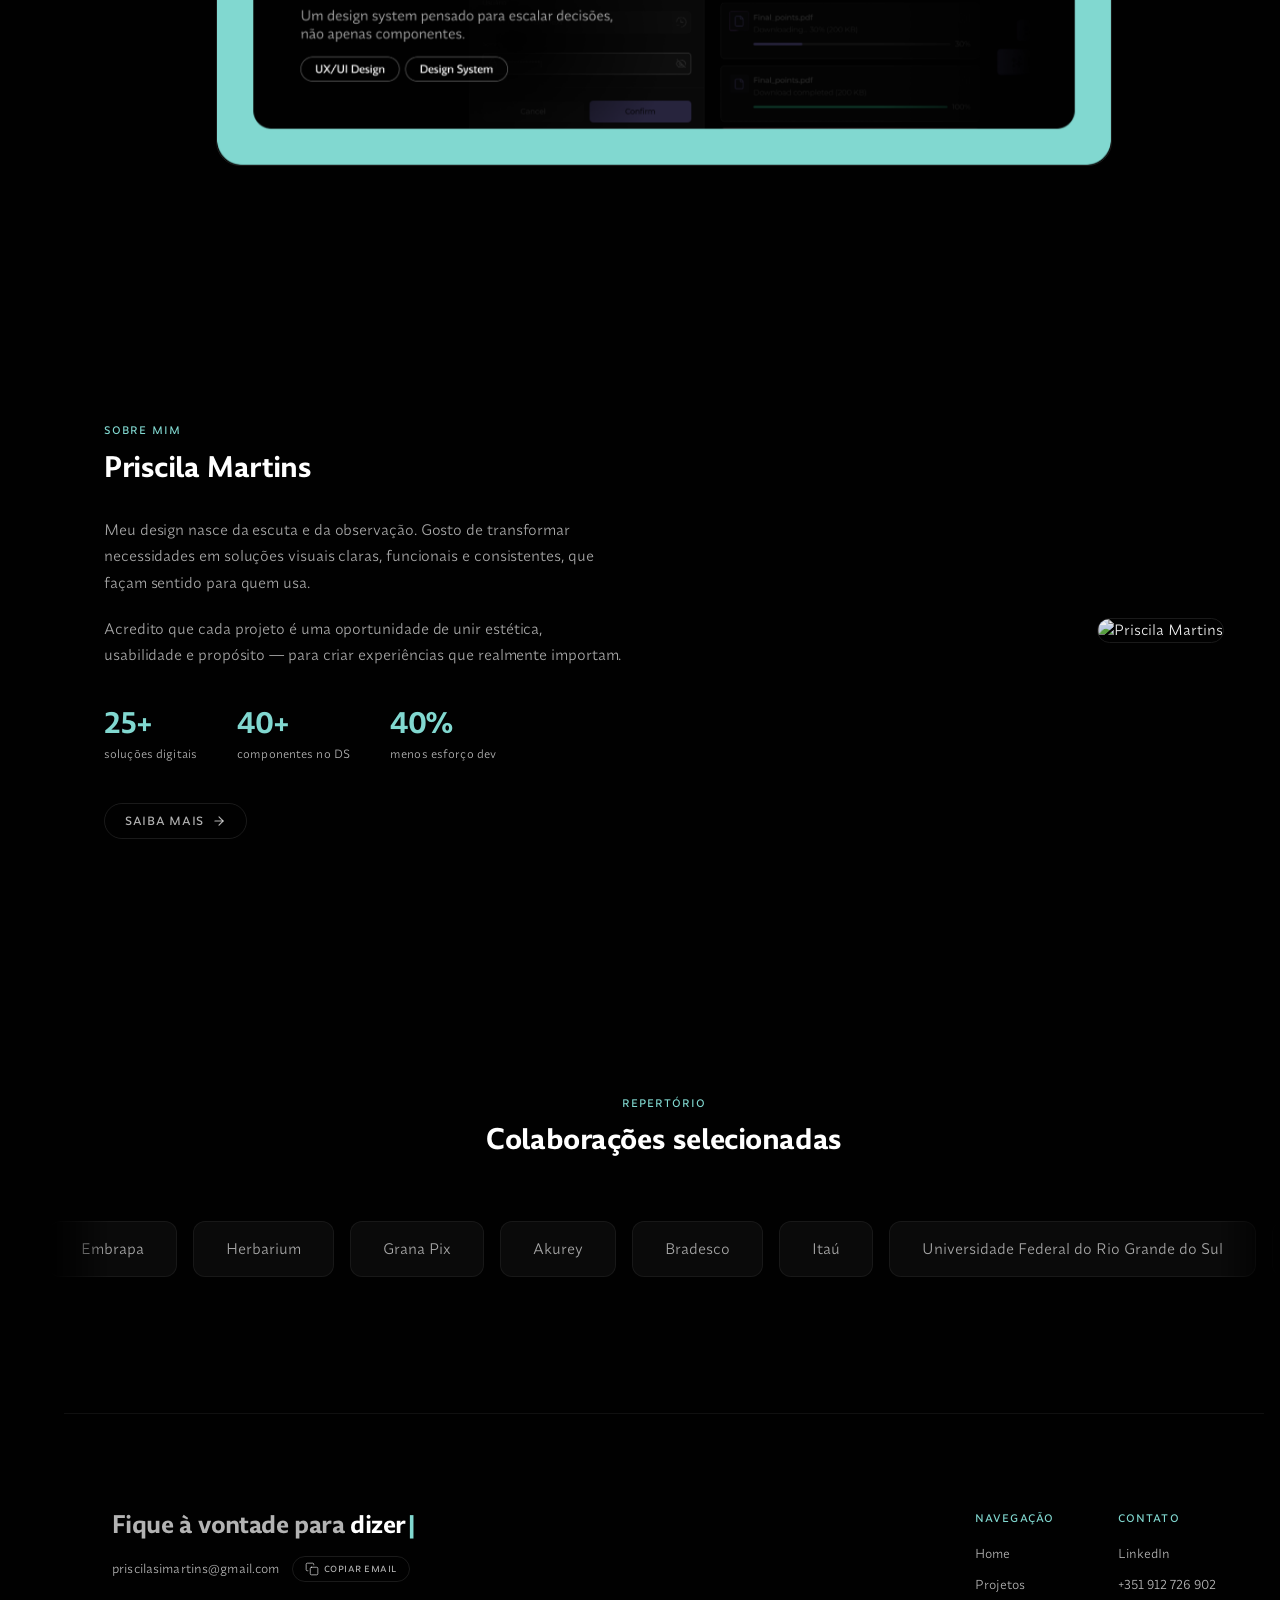
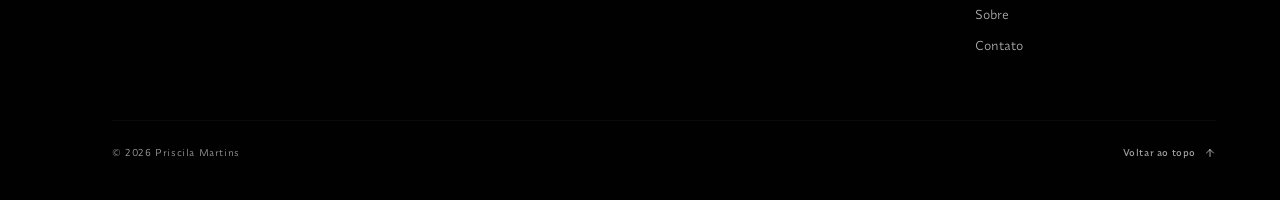
==== commit c047674a: "Update hero banner images and display as sequential rotation Co-Authored-By: Claude Opus 4.6 (1M con" ====
--- a/index.html
+++ b/index.html
@@ -35,7 +35,7 @@
         </div>
       </div>
     </div>
-    <div class="hero__floating-images" data-images='["assets/imgs/banner/71D8ABF4-AC34-4431-B84C-D6ADB7D1E4D6_1_105_c 1.png","assets/imgs/banner/BFC3736E-BFAC-4BFD-A144-52ED9155A618_1_105_c.jpeg","assets/imgs/banner/Frame 1000001243.png","assets/imgs/banner/Gemini_Generated_Image_1tkwbq1tkwbq1tkw 1.png"]'></div>
+    <div class="hero__floating-images" data-images='["assets/imgs/banner/71D8ABF4-AC34-4431-B84C-D6ADB7D1E4D6_1_105_c 1.png","assets/imgs/banner/BFC3736E-BFAC-4BFD-A144-52ED9155A618_1_105_c.jpeg","assets/imgs/banner/Frame 1000001243.png","assets/imgs/banner/image.jpg","assets/imgs/banner/C14E2EBE-1412-4A10-9F69-04A686754A66_1_201_a.jpg"]'></div>
     <div class="hero__content">
       <div class="hero__badge">
         <span class="dot"></span>
--- a/css/style.css
+++ b/css/style.css
@@ -1820,6 +1820,8 @@
 
   .hero__title {
     min-height: 2.2em;
+    height: 2.2em;
+    overflow: visible;
   }
 
   .hero__accent {
@@ -1840,21 +1842,43 @@
   }
 
   .projects__grid {
-    gap: 20vh;
+    gap: var(--space-80);
   }
 
   .project-card {
     max-width: 100%;
   }
 
+  .project-card__image {
+    border-radius: 12px;
+  }
+
+  .project-card__image img {
+    aspect-ratio: 4 / 3;
+    object-fit: cover;
+  }
 
   .project-card__placeholder-number {
-    font-size: 5rem;
+    font-size: 4rem;
+  }
+
+  .project-card__content {
+    padding: var(--space-12) 0 var(--space-4);
+  }
+
+  .project-card__title {
+    font-size: var(--type-body);
+    white-space: normal;
+  }
+
+  .project-card__tag {
+    font-size: 0.65rem;
+    padding: 3px var(--space-8);
   }
 
   .project-marquee__text {
-    font-size: 2.5rem;
-    padding-right: var(--space-40);
+    font-size: 2rem;
+    padding-right: var(--space-24);
   }
 
   .project-card__back {
